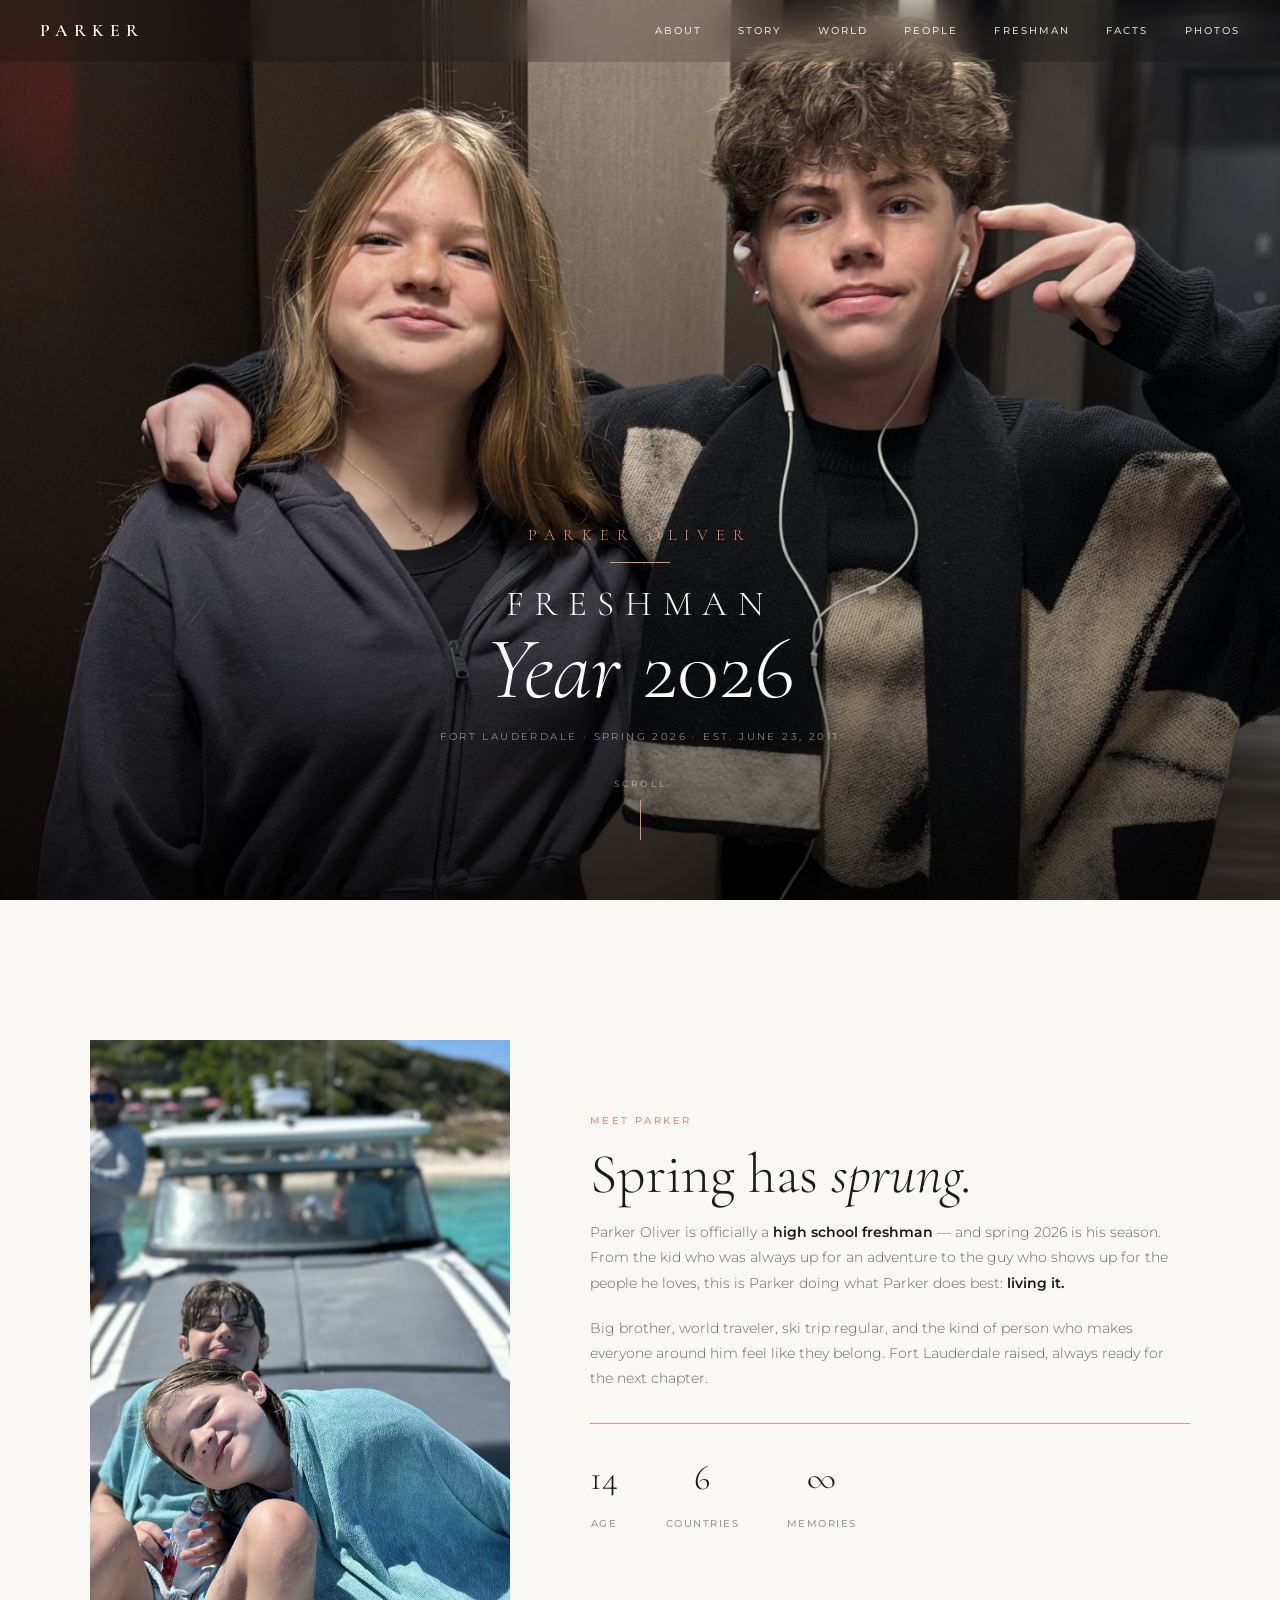
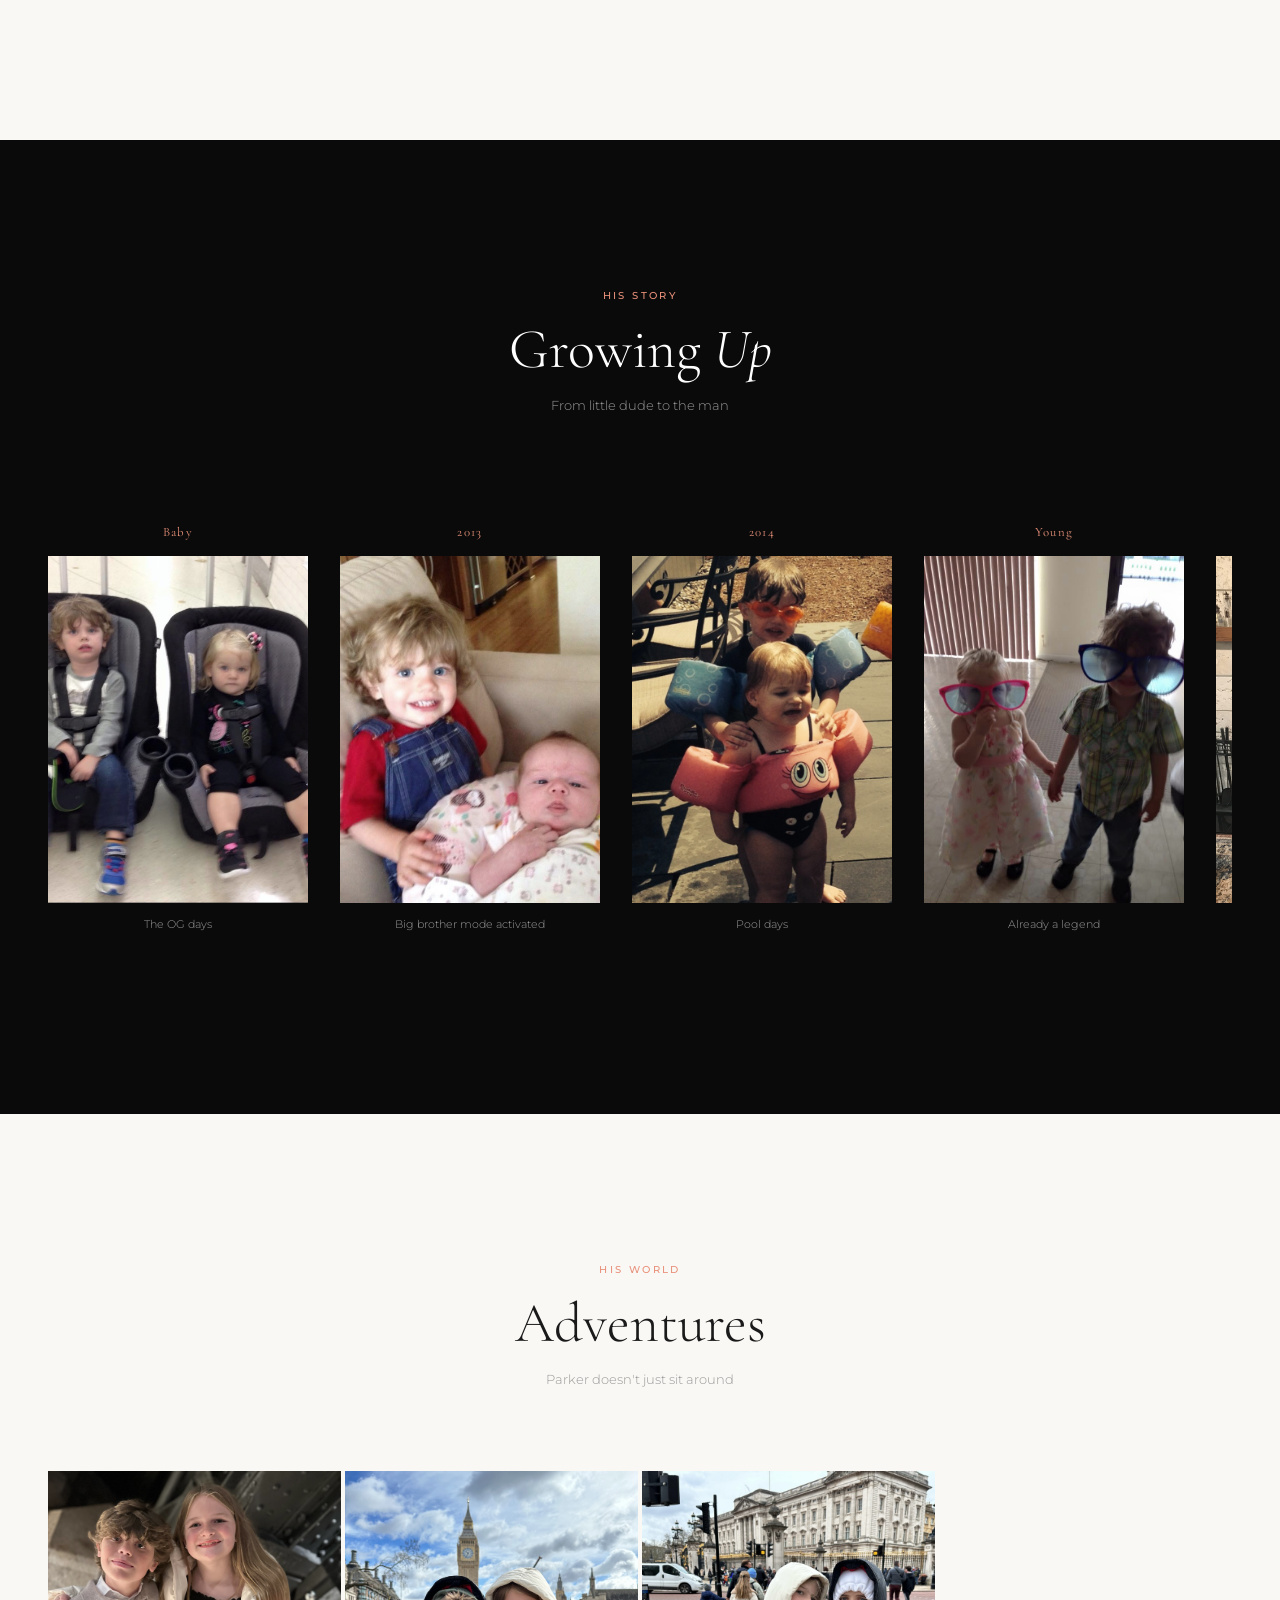
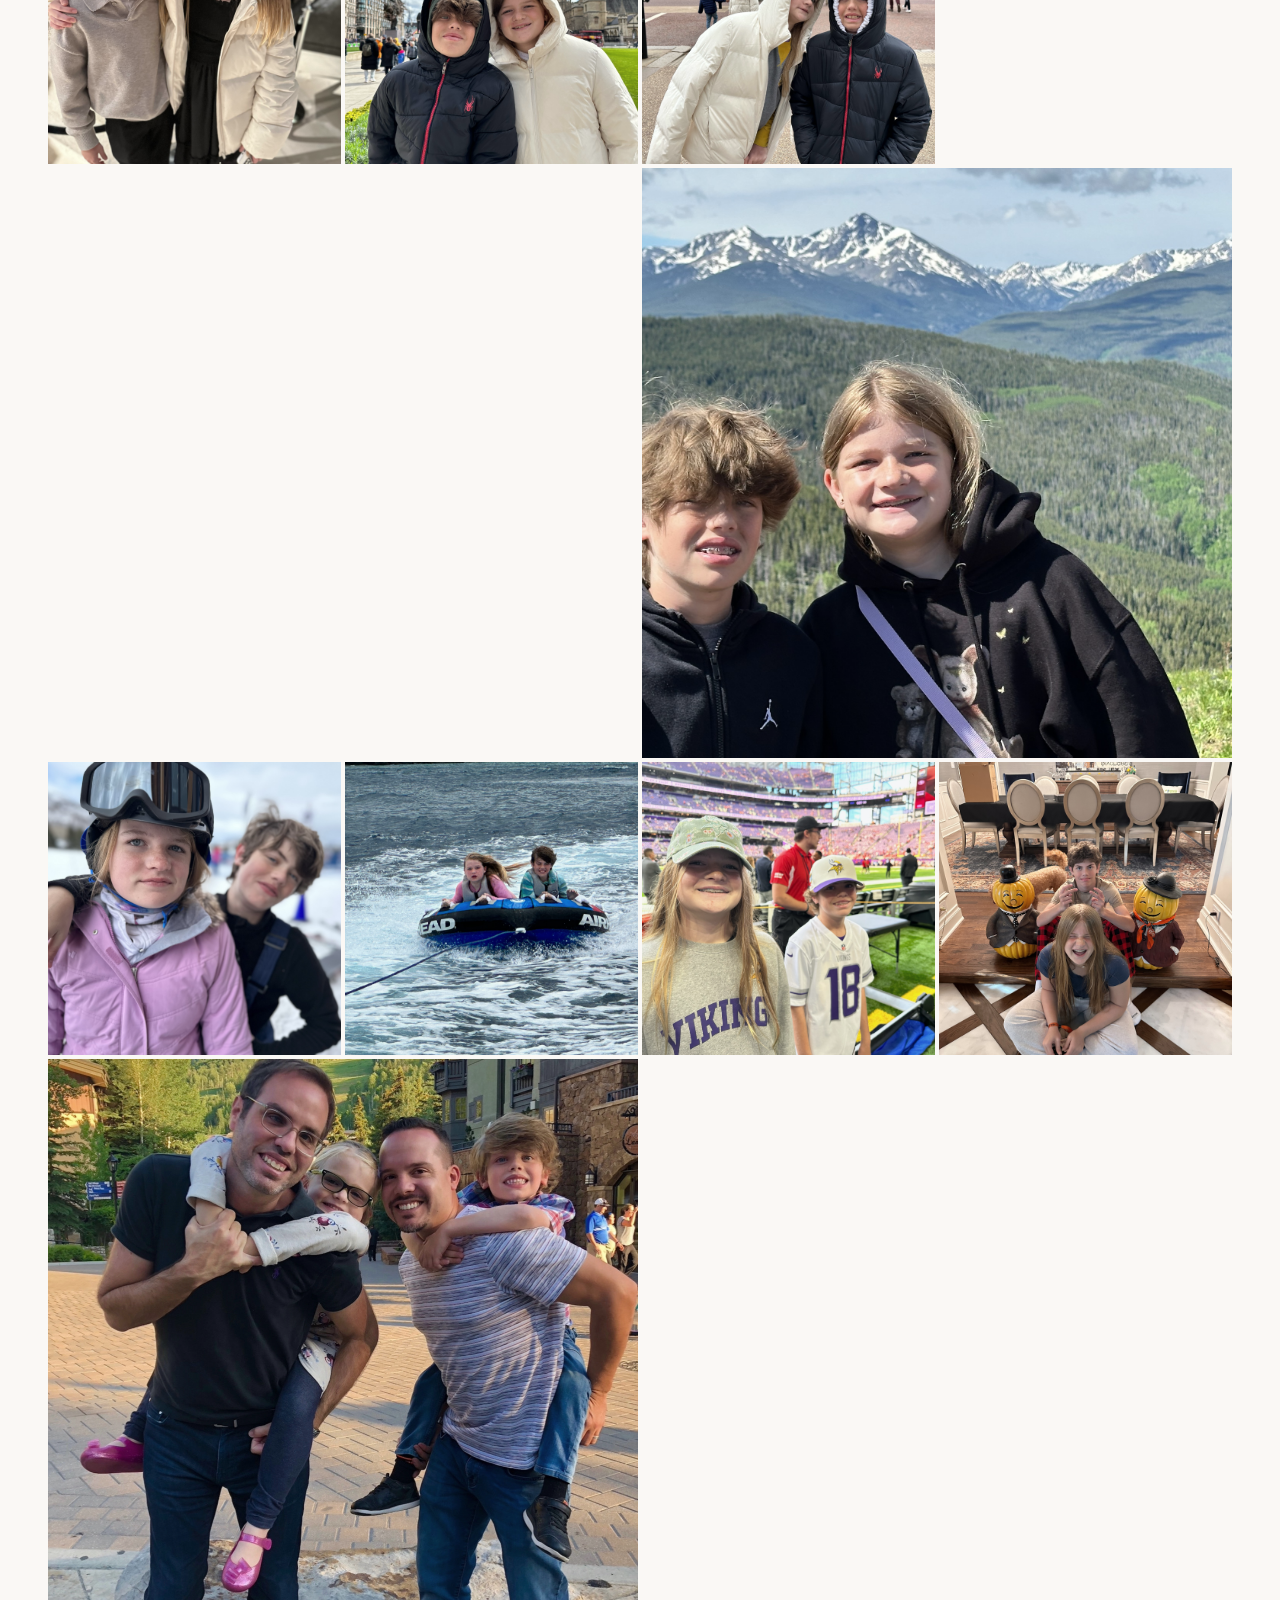
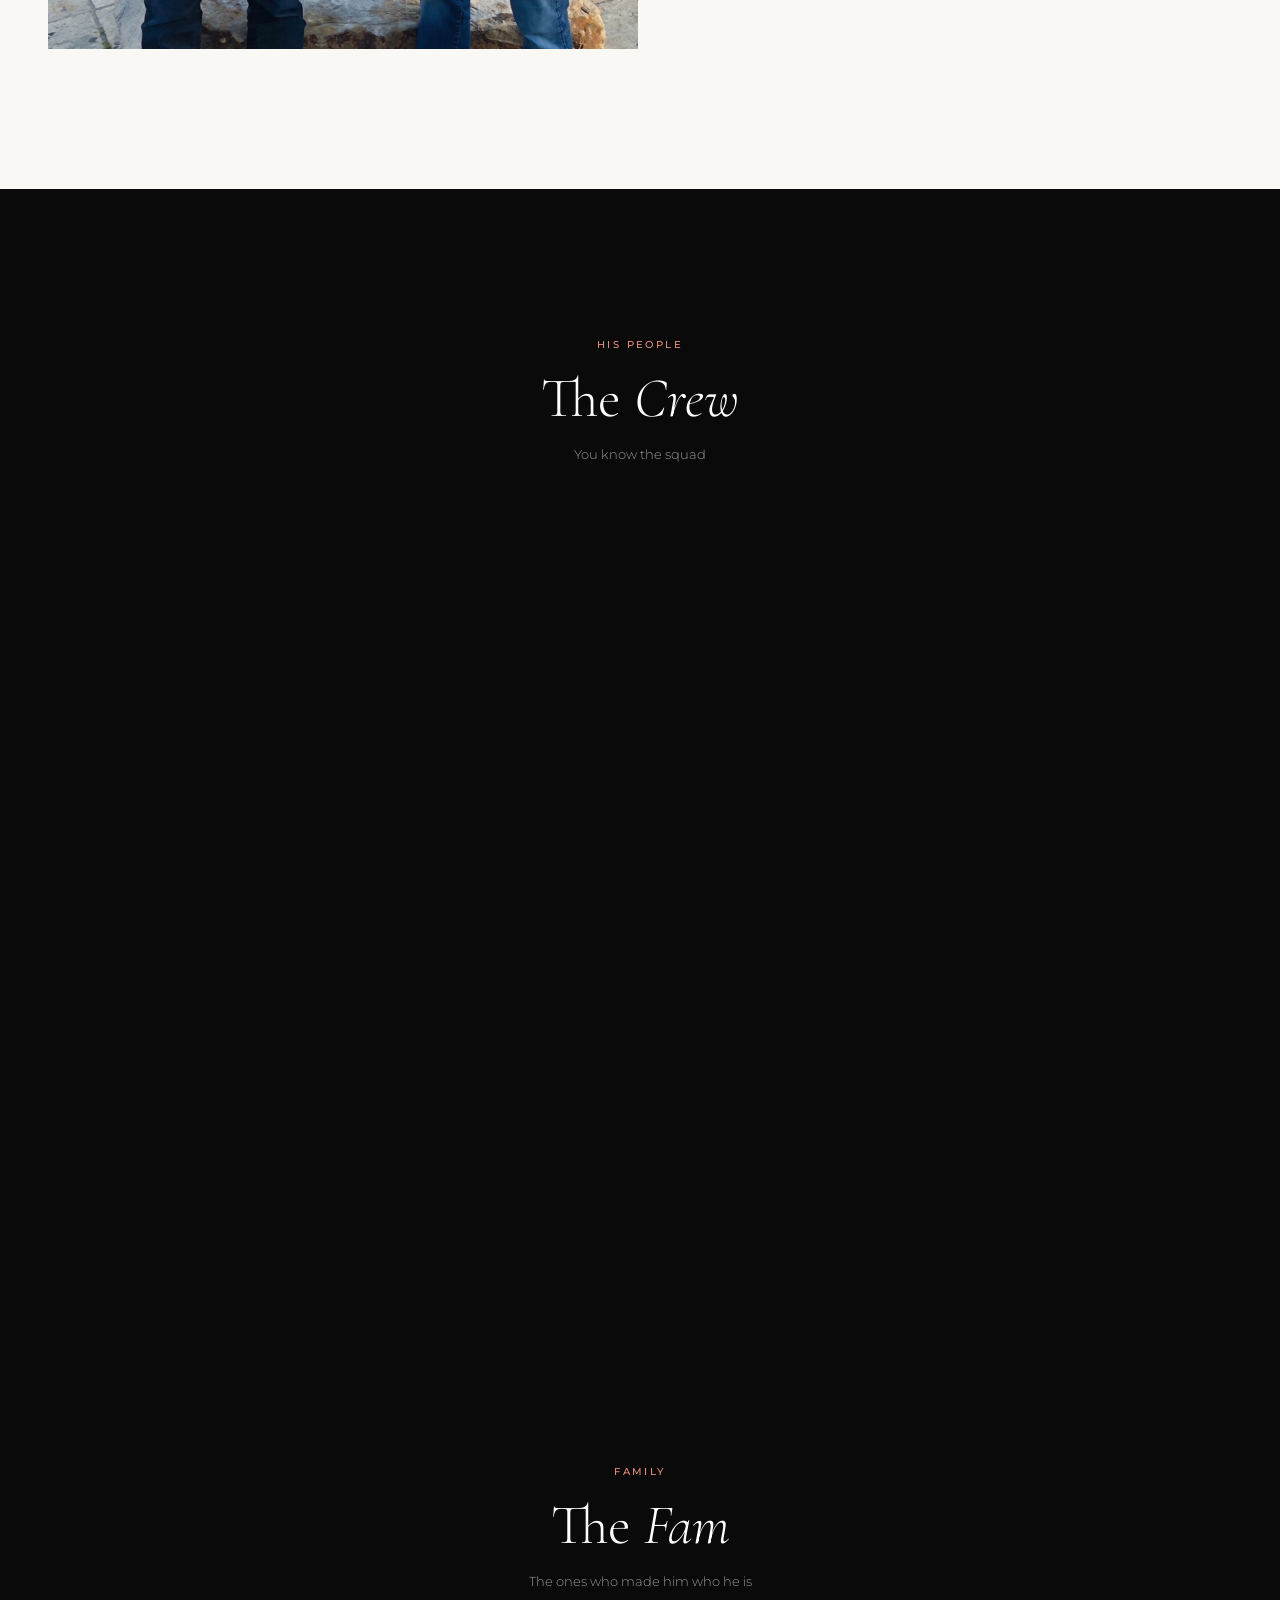
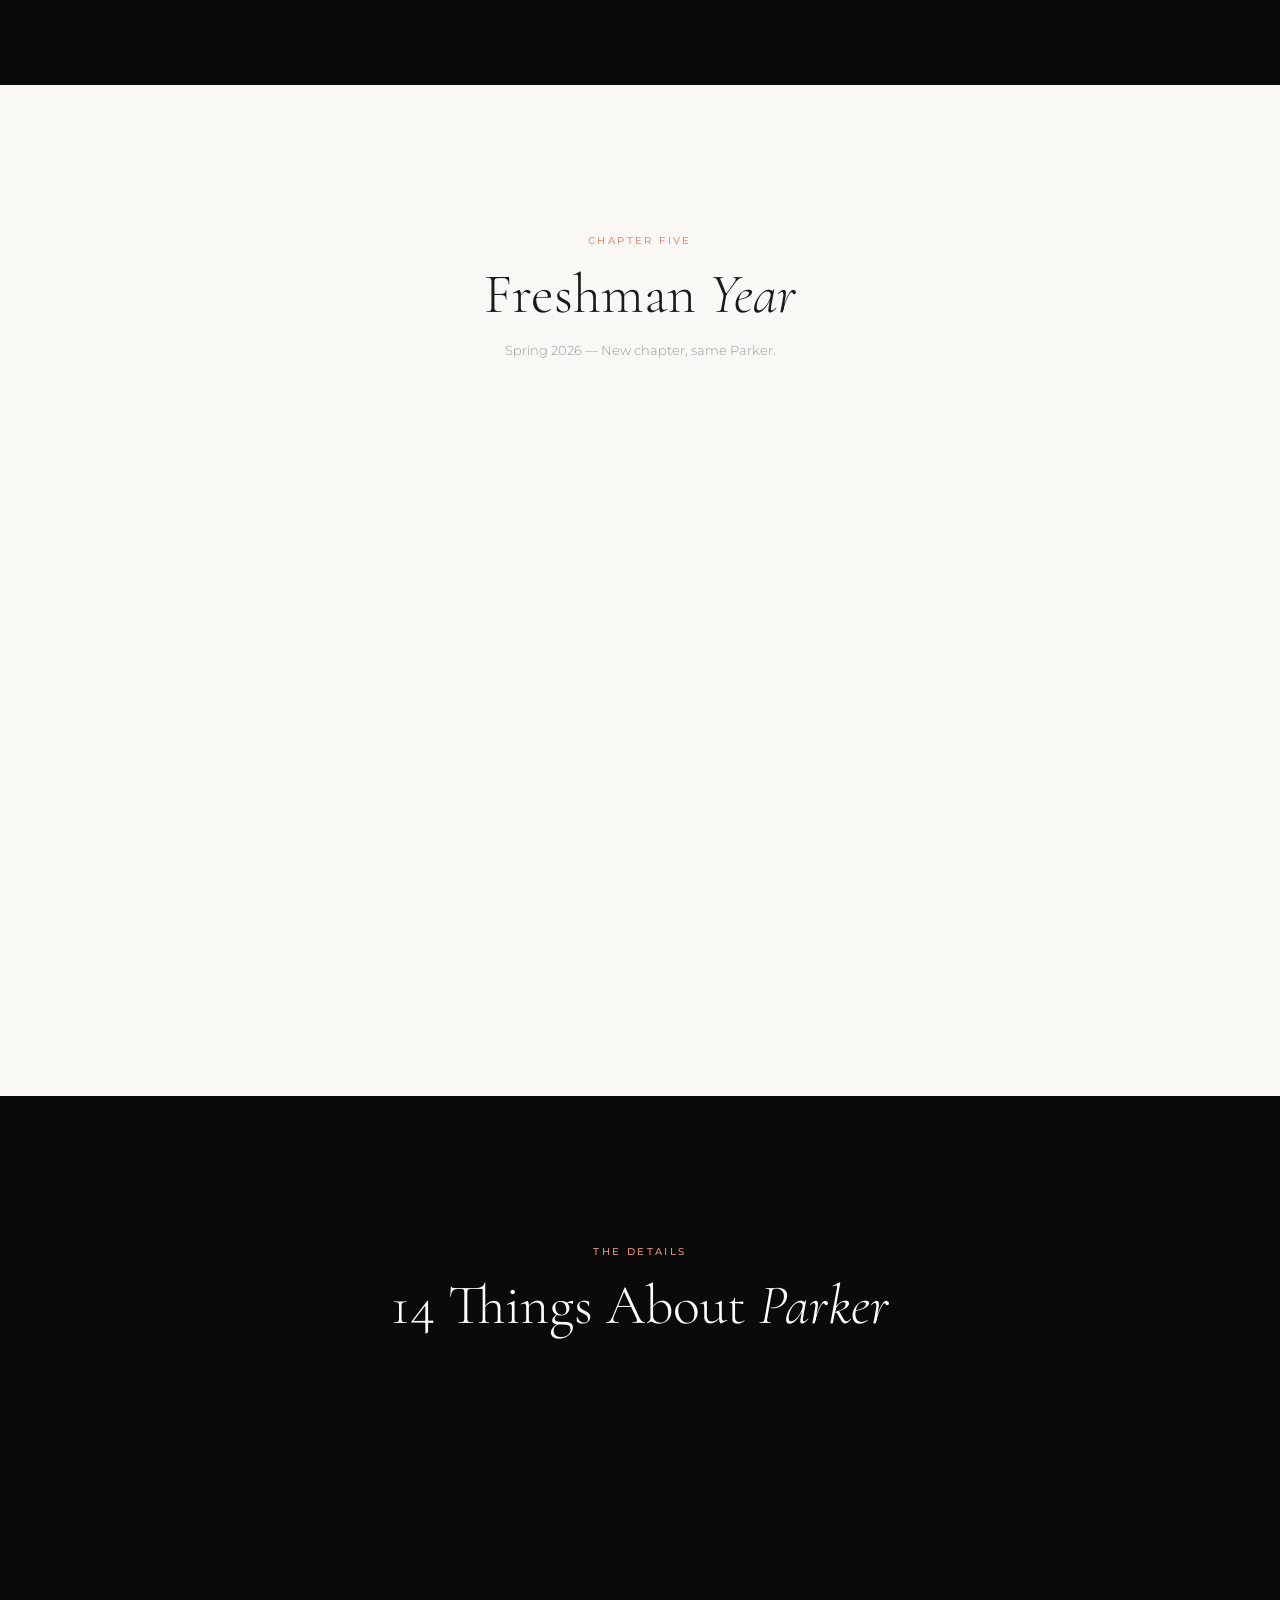
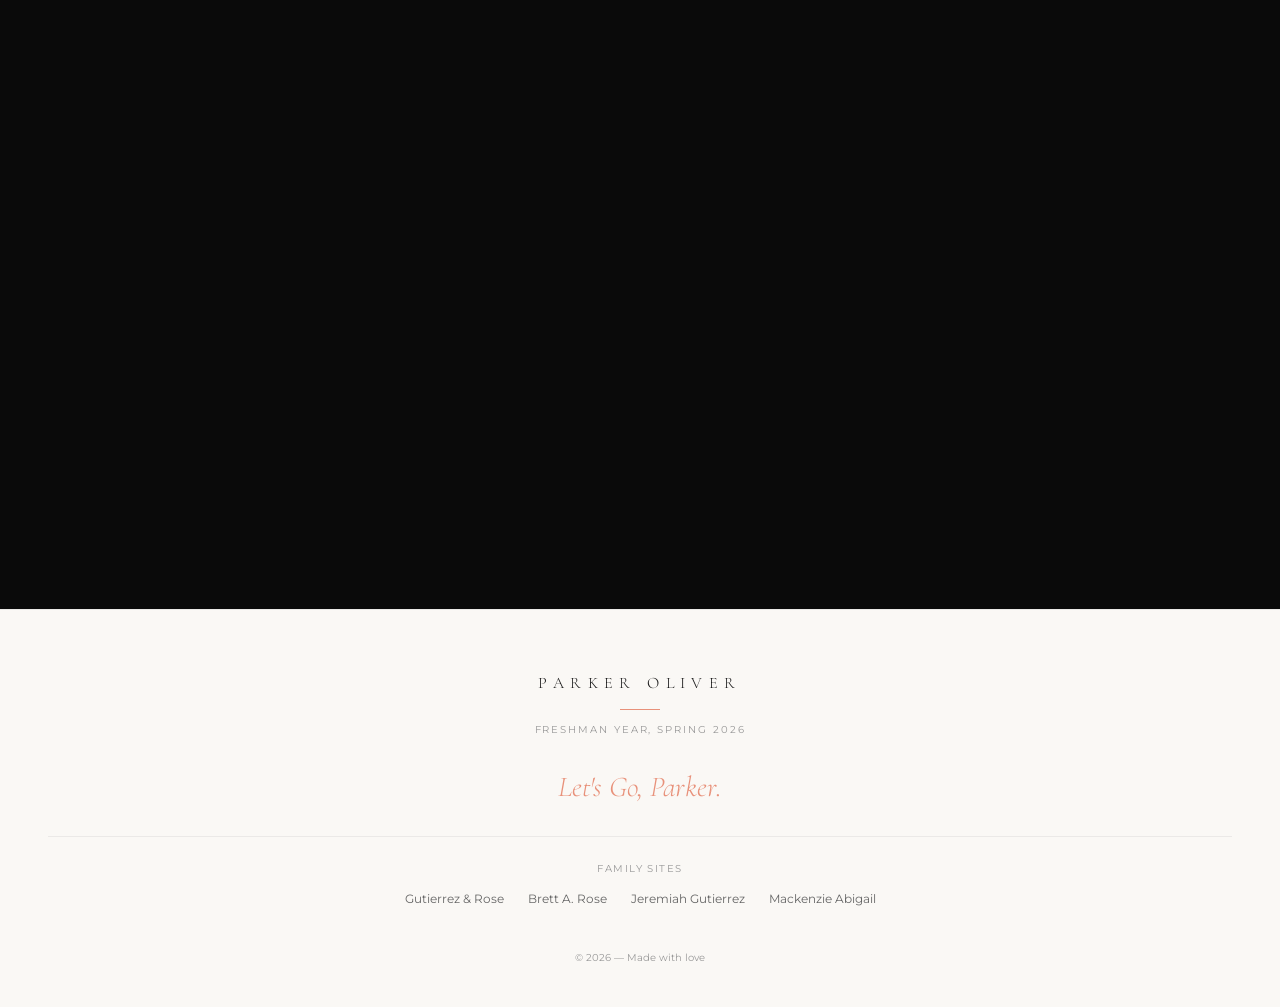
==== index.html @ f33c4cc9 "feat(redesign): switch from dark tech to VOGUE-editorial spring aesthetic Problem: Site used dark mo" ====
<!DOCTYPE html>
<html lang="en">
<head>
  <meta charset="UTF-8">
  <meta name="viewport" content="width=device-width, initial-scale=1.0">
  <title>Parker Oliver</title>
  <meta name="description" content="Parker Oliver — Freshman year, spring 2026">
  <link rel="preconnect" href="https://fonts.googleapis.com">
  <link rel="preconnect" href="https://fonts.gstatic.com" crossorigin>
  <link href="https://fonts.googleapis.com/css2?family=Caveat:wght@400;600&family=Cormorant+Garamond:ital,wght@0,300;0,400;0,500;0,600;0,700;1,300;1,400;1,500;1,600&family=Montserrat:wght@300;400;500;600;700&display=swap" rel="stylesheet">
  <link rel="stylesheet" href="css/style.css">
</head>
<body>

  <!-- Nav -->
  <nav class="nav">
    <a href="#" class="nav-logo">PARKER</a>
    <div class="nav-links">
      <a href="#meet-parker">About</a>
      <a href="#his-story">Story</a>
      <a href="#his-world">World</a>
      <a href="#his-people">People</a>
      <a href="#freshman-year">Freshman</a>
      <a href="#fun-facts">Facts</a>
      <a href="gallery.html">Photos</a>
    </div>
    <button class="nav-toggle" id="navToggle" aria-label="Menu">
      <span></span><span></span><span></span>
    </button>
  </nav>

  <!-- Mobile menu -->
  <div class="mobile-menu" id="mobileMenu">
    <a href="#meet-parker">About</a>
    <a href="#his-story">Story</a>
    <a href="#his-world">World</a>
    <a href="#his-people">People</a>
    <a href="#freshman-year">Freshman</a>
    <a href="#fun-facts">Facts</a>
    <a href="gallery.html">Photos</a>
  </div>

  <!-- Hero — full-bleed magazine cover -->
  <header class="hero">
    <img class="hero-img" src="images/hero/parker-2026.jpg" alt="Parker Oliver 2026">
    <div class="hero-overlay"></div>
    <div class="hero-content">
      <p class="hero-masthead">Parker Oliver</p>
      <div class="hero-rule"></div>
      <h1 class="hero-headline">
        <span class="hero-headline-top">Freshman</span>
        <span class="hero-headline-bottom"><em>Year</em> 2026</span>
      </h1>
      <p class="hero-tagline">Fort Lauderdale &middot; Spring 2026 &middot; Est. June 23, 2011</p>
      <div class="hero-scroll">
        <span>Scroll</span>
        <div class="scroll-line"></div>
      </div>
    </div>
  </header>

  <!-- Meet Parker -->
  <section id="meet-parker" class="section">
    <div class="meet-layout">
      <div class="meet-image">
        <img src="images/hero/parker-hero-2.jpg" alt="Parker Oliver" loading="lazy">
      </div>
      <div class="meet-text">
        <span class="section-tag">Meet Parker</span>
        <h2 class="section-title">Spring has <em>sprung.</em></h2>
        <p class="meet-bio">Parker Oliver is officially a <strong>high school freshman</strong> — and spring 2026 is his season. From the kid who was always up for an adventure to the guy who shows up for the people he loves, this is Parker doing what Parker does best: <strong>living it.</strong></p>
        <p class="meet-bio">Big brother, world traveler, ski trip regular, and the kind of person who makes everyone around him feel like they belong. Fort Lauderdale raised, always ready for the next chapter.</p>
        <div class="meet-stats">
          <div class="mini-stat">
            <span class="mini-stat-num" data-target="14">0</span>
            <span class="mini-stat-label">Age</span>
          </div>
          <div class="mini-stat">
            <span class="mini-stat-num" data-target="6">0</span>
            <span class="mini-stat-label">Countries</span>
          </div>
          <div class="mini-stat">
            <span class="mini-stat-num">&infin;</span>
            <span class="mini-stat-label">Memories</span>
          </div>
        </div>
      </div>
    </div>
  </section>

  <!-- His Story — Timeline -->
  <section id="his-story" class="section section-dark">
    <div class="section-header">
      <span class="section-tag">His Story</span>
      <h2 class="section-title">Growing <em>Up</em></h2>
      <p class="section-desc">From little dude to the man</p>
    </div>
    <div class="timeline-gallery">
      <div class="timeline-item reveal">
        <span class="timeline-year">Baby</span>
        <div class="timeline-img">
          <img src="images/growing-up/parker-baby.jpg" alt="Baby Parker" loading="lazy">
        </div>
        <p class="timeline-caption">The OG days</p>
      </div>
      <div class="timeline-item reveal">
        <span class="timeline-year">2013</span>
        <div class="timeline-img">
          <img src="images/growing-up/parker-2013.png" alt="Parker with baby Mac 2013" loading="lazy">
        </div>
        <p class="timeline-caption">Big brother mode activated</p>
      </div>
      <div class="timeline-item reveal">
        <span class="timeline-year">2014</span>
        <div class="timeline-img">
          <img src="images/growing-up/parker-2014.jpg" alt="Parker 2014 poolside" loading="lazy">
        </div>
        <p class="timeline-caption">Pool days</p>
      </div>
      <div class="timeline-item reveal">
        <span class="timeline-year">Young</span>
        <div class="timeline-img">
          <img src="images/growing-up/parker-young.jpg" alt="Young Parker" loading="lazy">
        </div>
        <p class="timeline-caption">Already a legend</p>
      </div>
      <div class="timeline-item reveal">
        <span class="timeline-year">2018</span>
        <div class="timeline-img">
          <img src="images/growing-up/parker-2018.jpg" alt="Parker 2018" loading="lazy">
        </div>
        <p class="timeline-caption">Level up</p>
      </div>
      <div class="timeline-item reveal">
        <span class="timeline-year">2019</span>
        <div class="timeline-img">
          <img src="images/growing-up/parker-2019.jpg" alt="Parker 2019" loading="lazy">
        </div>
        <p class="timeline-caption">Getting taller</p>
      </div>
      <div class="timeline-item reveal">
        <span class="timeline-year">Suited</span>
        <div class="timeline-img">
          <img src="images/growing-up/parker-smile.jpg" alt="Parker dressed up" loading="lazy">
        </div>
        <p class="timeline-caption">Clean up nice</p>
      </div>
      <div class="timeline-item reveal">
        <span class="timeline-year">2022</span>
        <div class="timeline-img">
          <img src="images/growing-up/parker-2022.jpg" alt="Parker 2022" loading="lazy">
        </div>
        <p class="timeline-caption">The glow up era</p>
      </div>
      <div class="timeline-item reveal">
        <span class="timeline-year">2023</span>
        <div class="timeline-img">
          <img src="images/growing-up/parker-2023.jpg" alt="Parker 2023" loading="lazy">
        </div>
        <p class="timeline-caption">Almost there</p>
      </div>
      <div class="timeline-item reveal">
        <span class="timeline-year">2024</span>
        <div class="timeline-img">
          <img src="images/growing-up/parker-2024.jpg" alt="Parker 2024" loading="lazy">
        </div>
        <p class="timeline-caption">The big year</p>
      </div>
      <div class="timeline-item reveal">
        <span class="timeline-year">2025</span>
        <div class="timeline-img">
          <img src="images/growing-up/parker-2025.jpg" alt="Parker 2025" loading="lazy">
        </div>
        <p class="timeline-caption">The man himself</p>
      </div>
      <div class="timeline-item reveal">
        <span class="timeline-year">2026</span>
        <div class="timeline-img">
          <img src="images/growing-up/parker-2026.jpg" alt="Parker 2026" loading="lazy">
        </div>
        <p class="timeline-caption">Freshman year energy</p>
      </div>
    </div>
  </section>

  <!-- His World — Adventures Grid -->
  <section id="his-world" class="section">
    <div class="section-header">
      <span class="section-tag">His World</span>
      <h2 class="section-title">Adventures</h2>
      <p class="section-desc">Parker doesn't just sit around</p>
    </div>
    <div class="world-grid">
      <div class="world-card reveal">
        <img src="images/adventures/paris.jpg" alt="Parker in Paris" loading="lazy">
        <div class="world-overlay">
          <span class="world-label">Paris</span>
          <span class="world-sub">France</span>
        </div>
      </div>
      <div class="world-card world-card-tall reveal">
        <img src="images/adventures/london-big-ben.jpg" alt="Parker at Big Ben" loading="lazy">
        <div class="world-overlay">
          <span class="world-label">London</span>
          <span class="world-sub">Big Ben</span>
        </div>
      </div>
      <div class="world-card reveal">
        <img src="images/adventures/london-buckingham.jpg" alt="Parker at Buckingham Palace" loading="lazy">
        <div class="world-overlay">
          <span class="world-label">Buckingham</span>
          <span class="world-sub">Palace</span>
        </div>
      </div>
      <div class="world-card world-card-wide reveal">
        <img src="images/adventures/vail.jpg" alt="Parker in Vail" loading="lazy">
        <div class="world-overlay">
          <span class="world-label">Vail</span>
          <span class="world-sub">Colorado</span>
        </div>
      </div>
      <div class="world-card reveal">
        <img src="images/adventures/park-city.jpg" alt="Parker in Park City" loading="lazy">
        <div class="world-overlay">
          <span class="world-label">Park City</span>
          <span class="world-sub">Utah</span>
        </div>
      </div>
      <div class="world-card reveal">
        <img src="images/adventures/tubing.jpg" alt="Parker tubing" loading="lazy">
        <div class="world-overlay">
          <span class="world-label">Send It</span>
          <span class="world-sub">Tubing</span>
        </div>
      </div>
      <div class="world-card reveal">
        <img src="images/adventures/vikings.jpg" alt="Parker at Vikings" loading="lazy">
        <div class="world-overlay">
          <span class="world-label">Game Day</span>
          <span class="world-sub">Vikings</span>
        </div>
      </div>
      <div class="world-card reveal">
        <img src="images/adventures/pumpkin-2025.jpg" alt="Pumpkin patch 2025" loading="lazy">
        <div class="world-overlay">
          <span class="world-label">Fall Vibes</span>
          <span class="world-sub">2025</span>
        </div>
      </div>
      <div class="world-card world-card-wide reveal">
        <img src="images/adventures/vail-family.jpg" alt="Parker in Vail with family" loading="lazy">
        <div class="world-overlay">
          <span class="world-label">Vail Fam</span>
          <span class="world-sub">Family trip</span>
        </div>
      </div>
    </div>
  </section>

  <!-- His People — Crew & Family -->
  <section id="his-people" class="section section-dark">
    <div class="section-header">
      <span class="section-tag">His People</span>
      <h2 class="section-title">The <em>Crew</em></h2>
      <p class="section-desc">You know the squad</p>
    </div>

    <!-- Friends — Polaroid style -->
    <div class="polaroid-gallery">
      <div class="polaroid-card reveal">
        <div class="polaroid-frame">
          <img src="images/friends/parker-grant-tommy.jpg" alt="Parker, Grant and Tommy" loading="lazy">
        </div>
        <span class="polaroid-label">The Boys</span>
      </div>
      <div class="polaroid-card reveal">
        <div class="polaroid-frame">
          <img src="images/friends/parker-emmet-tommy.jpg" alt="Parker, Emmet and Tommy" loading="lazy">
        </div>
        <span class="polaroid-label">Parker, Emmet & Tommy</span>
      </div>
      <div class="polaroid-card reveal">
        <div class="polaroid-frame">
          <img src="images/friends/tommy-and-parker.jpg" alt="Tommy and Parker" loading="lazy">
        </div>
        <span class="polaroid-label">Tommy & Parker</span>
      </div>
      <div class="polaroid-card reveal">
        <div class="polaroid-frame">
          <img src="images/friends/parker-elias.jpg" alt="Parker and Elias" loading="lazy">
        </div>
        <span class="polaroid-label">Parker & Elias</span>
      </div>
      <div class="polaroid-card reveal">
        <div class="polaroid-frame">
          <img src="images/friends/cousins-group.jpg" alt="Cousins" loading="lazy">
        </div>
        <span class="polaroid-label">Cousin Crew</span>
      </div>
      <div class="polaroid-card reveal">
        <div class="polaroid-frame">
          <img src="images/friends/brynn-audrey-parker.jpg" alt="Brynn, Audrey and Parker" loading="lazy">
        </div>
        <span class="polaroid-label">Brynn, Audrey & Parker</span>
      </div>
      <div class="polaroid-card reveal">
        <div class="polaroid-frame">
          <img src="images/friends/ellie-and-parker.jpg" alt="Ellie and Parker" loading="lazy">
        </div>
        <span class="polaroid-label">Ellie & Parker</span>
      </div>
      <div class="polaroid-card reveal">
        <div class="polaroid-frame">
          <img src="images/friends/parker-ellie-mac.jpg" alt="Parker, Ellie and Mac" loading="lazy">
        </div>
        <span class="polaroid-label">Parker, Ellie & Mac</span>
      </div>
      <div class="polaroid-card reveal">
        <div class="polaroid-frame">
          <img src="images/friends/parker-xavier-zoe-vail.jpg" alt="Parker, Mac, Xavier and Zoe in Vail" loading="lazy">
        </div>
        <span class="polaroid-label">Vail Crew</span>
      </div>
      <div class="polaroid-card reveal">
        <div class="polaroid-frame">
          <img src="images/friends/ava-parker-hugo.jpg" alt="Ava, Parker and Hugo" loading="lazy">
        </div>
        <span class="polaroid-label">Ava, Parker & Hugo</span>
      </div>
      <div class="polaroid-card reveal">
        <div class="polaroid-frame">
          <img src="images/friends/tommy-emmet-parker.jpg" alt="Tommy, Emmet and Parker" loading="lazy">
        </div>
        <span class="polaroid-label">Tommy, Emmet & Parker</span>
      </div>
    </div>

    <!-- Family -->
    <div class="section-header" style="margin-top: 100px;">
      <span class="section-tag">Family</span>
      <h2 class="section-title">The <em>Fam</em></h2>
      <p class="section-desc">The ones who made him who he is</p>
    </div>
    <div class="family-gallery">
      <div class="family-card family-card-wide reveal">
        <img src="images/family/family-portrait-1.jpg" alt="Parker, Brett, Mac and Jerry" loading="lazy">
        <div class="family-overlay">
          <span class="family-label">The Gutierrez Fam</span>
        </div>
      </div>
      <div class="family-card reveal">
        <img src="images/family/family-portrait-2.jpg" alt="Family portrait" loading="lazy">
        <div class="family-overlay">
          <span class="family-label">Squad Goals</span>
        </div>
      </div>
      <div class="family-card reveal">
        <img src="images/family/family-vail-2024.jpg" alt="Family in Vail" loading="lazy">
        <div class="family-overlay">
          <span class="family-label">Vail 2024</span>
        </div>
      </div>
      <div class="family-card reveal">
        <img src="images/family/family-2014.jpg" alt="Family 2014" loading="lazy">
        <div class="family-overlay">
          <span class="family-label">Throwback 2014</span>
        </div>
      </div>
      <div class="family-card reveal">
        <img src="images/family/parker-mac-jerry.jpg" alt="Parker, Mac and Jerry" loading="lazy">
        <div class="family-overlay">
          <span class="family-label">Parker, Mac & Jerry</span>
        </div>
      </div>
      <div class="family-card reveal">
        <img src="images/family/grandpa-and-parker.jpg" alt="Grandpa and Parker" loading="lazy">
        <div class="family-overlay">
          <span class="family-label">Grandpa & Parker</span>
        </div>
      </div>
      <div class="family-card reveal">
        <img src="images/family/extended-family.jpg" alt="Extended family" loading="lazy">
        <div class="family-overlay">
          <span class="family-label">The Whole Crew</span>
        </div>
      </div>
      <div class="family-card reveal">
        <img src="images/family/family-group-2.jpg" alt="Family group" loading="lazy">
        <div class="family-overlay">
          <span class="family-label">The Four</span>
        </div>
      </div>
      <div class="family-card family-card-wide reveal">
        <img src="images/family/family-group-1.jpg" alt="Family group" loading="lazy">
        <div class="family-overlay">
          <span class="family-label">Always & Forever</span>
        </div>
      </div>
    </div>
  </section>

  <!-- Freshman Year -->
  <section id="freshman-year" class="section">
    <div class="section-header">
      <span class="section-tag">Chapter Five</span>
      <h2 class="section-title">Freshman <em>Year</em></h2>
      <p class="section-desc">Spring 2026 — New chapter, same Parker.</p>
    </div>
    <div class="freshman-feature">
      <div class="freshman-img reveal">
        <img src="images/hero/parker-hero-2.jpg" alt="Parker Freshman Year" loading="lazy">
      </div>
      <div class="freshman-quote reveal">
        <blockquote>
          <p>&ldquo;New hallways. New grind. Same energy.&rdquo;</p>
        </blockquote>
        <span class="freshman-attribution">&#8212; Parker, Class of 2029</span>
      </div>
    </div>
  </section>

  <!-- Fun Facts -->
  <section id="fun-facts" class="section section-dark">
    <div class="section-header">
      <span class="section-tag">The Details</span>
      <h2 class="section-title">14 Things About <em>Parker</em></h2>
    </div>
    <div class="facts-grid">
      <div class="fact-card reveal">
        <span class="fact-num">01</span>
        <p>Born June 23, 2011</p>
      </div>
      <div class="fact-card reveal">
        <span class="fact-num">02</span>
        <p>Big brother to Mac</p>
      </div>
      <div class="fact-card reveal">
        <span class="fact-num">03</span>
        <p>World traveler &mdash; Paris, London, and beyond</p>
      </div>
      <div class="fact-card reveal">
        <span class="fact-num">04</span>
        <p>Ski trips to Vail & Park City</p>
      </div>
      <div class="fact-card reveal">
        <span class="fact-num">05</span>
        <p>Vikings fan</p>
      </div>
      <div class="fact-card reveal">
        <span class="fact-num">06</span>
        <p>Has the best crew</p>
      </div>
      <div class="fact-card reveal">
        <span class="fact-num">07</span>
        <p>Always down for an adventure</p>
      </div>
      <div class="fact-card reveal">
        <span class="fact-num">08</span>
        <p>Fort Lauderdale raised</p>
      </div>
      <div class="fact-card reveal">
        <span class="fact-num">09</span>
        <p>Buckingham Palace? Been there.</p>
      </div>
      <div class="fact-card reveal">
        <span class="fact-num">10</span>
        <p>Freshman at high school</p>
      </div>
      <div class="fact-card reveal">
        <span class="fact-num">11</span>
        <p>Fall vibes enthusiast</p>
      </div>
      <div class="fact-card reveal">
        <span class="fact-num">12</span>
        <p>Family first, always</p>
      </div>
      <div class="fact-card reveal">
        <span class="fact-num">13</span>
        <p>Spring 2026 is his season</p>
      </div>
      <div class="fact-card reveal">
        <span class="fact-num">14</span>
        <p>High school freshman &mdash; and just getting started</p>
      </div>
    </div>
  </section>

  <!-- Footer -->
  <footer class="footer">
    <div class="footer-inner">
      <p class="footer-masthead">Parker Oliver</p>
      <div class="footer-rule"></div>
      <p class="footer-tagline">Freshman Year, Spring 2026</p>
      <p class="footer-headline">Let's Go, Parker.</p>
      <div class="footer-family">
        <span class="footer-family-label">Family Sites</span>
        <div class="footer-family-links">
          <a href="https://gutierrezrose.com" target="_blank" rel="noopener">Gutierrez &amp; Rose</a>
          <a href="https://brettadamrose.com" target="_blank" rel="noopener">Brett A. Rose</a>
          <a href="https://jeremiahgutierrez.com" target="_blank" rel="noopener">Jeremiah Gutierrez</a>
          <a href="https://mackenzieabigail.com" target="_blank" rel="noopener">Mackenzie Abigail</a>
        </div>
      </div>
      <p class="footer-copy">&copy; 2026 &mdash; Made with love</p>
    </div>
  </footer>

  <!-- Lightbox -->
  <div class="lightbox" id="lightbox">
    <button class="lightbox-close" id="lightboxClose" aria-label="Close">&times;</button>
    <button class="lightbox-prev" id="lightboxPrev" aria-label="Previous">&lsaquo;</button>
    <button class="lightbox-next" id="lightboxNext" aria-label="Next">&rsaquo;</button>
    <img src="" alt="" id="lightboxImg">
  </div>

  <script src="js/main.js"></script>
</body>
</html>
---- css/style.css ----
/* ==========================================================================
   Parker Oliver — parkeroliver.com
   VOGUE-editorial style with spring pastel accents
   ========================================================================== */

:root {
  /* WHY: Light cream/ivory base with warm coral accent mirrors the VOGUE editorial aesthetic from Mac's site */
  --black: #000;
  --near-black: #0a0a0a;
  --charcoal: #1a1a1a;
  --dark-gray: #2a2a2a;
  --mid-gray: #666;
  --light-gray: #999;
  --ivory: #f5f0eb;
  --off-white: #faf8f5;
  --white: #fff;

  /* WHY: Spring palette — warm coral primary, complemented by greens and lavender for a fresh seasonal feel */
  --accent: #e8917a;
  --accent-light: #f0a896;
  --accent-dark: #c97060;
  --spring-green: #7fb069;
  --spring-green-light: #a8d99c;
  --lavender: #b8a9c9;
  --lavender-light: #d4c8e2;
  --rose: #d4849a;

  --radius: 4px;
  --radius-sm: 2px;
}

/* Reset */
*, *::before, *::after {
  margin: 0;
  padding: 0;
  box-sizing: border-box;
}

html {
  scroll-behavior: smooth;
  font-size: 16px;
  -webkit-font-smoothing: antialiased;
  -moz-osx-font-smoothing: grayscale;
}

body {
  font-family: 'Montserrat', -apple-system, BlinkMacSystemFont, sans-serif;
  color: var(--charcoal);
  background: var(--off-white);
  overflow-x: hidden;
  line-height: 1.7;
}

img {
  display: block;
  max-width: 100%;
  height: auto;
  /* WHY: Slight desaturation gives images an editorial film-stock feel */
  filter: saturate(0.85);
}

a {
  text-decoration: none;
  color: inherit;
}

button {
  cursor: pointer;
  background: none;
  border: none;
  font-family: inherit;
}

/* ==========================================================================
   Navigation — frosted glass, matches Mac's nav pattern
   ========================================================================== */

.nav {
  position: fixed;
  top: 0;
  left: 0;
  right: 0;
  z-index: 100;
  display: flex;
  align-items: center;
  justify-content: space-between;
  padding: 16px 40px;
  /* WHY: Semi-transparent with backdrop blur for magazine-quality frosted nav */
  background: rgba(0, 0, 0, 0.15);
  backdrop-filter: blur(20px);
  -webkit-backdrop-filter: blur(20px);
  transition: background 0.4s ease, transform 0.3s ease;
}

/* WHY: Once scrolled past hero, switch to solid light background for readability over light sections */
.nav.nav-scrolled {
  background: var(--off-white);
  box-shadow: 0 1px 0 rgba(0, 0, 0, 0.06);
}

.nav-logo {
  font-family: 'Cormorant Garamond', serif;
  font-size: 1.1rem;
  font-weight: 600;
  text-transform: uppercase;
  letter-spacing: 0.35em;
  color: var(--white);
  transition: color 0.4s;
}

.nav-scrolled .nav-logo {
  color: var(--charcoal);
}

.nav-links {
  display: flex;
  gap: 36px;
}

.nav-links a {
  font-family: 'Montserrat', sans-serif;
  font-size: 0.65rem;
  font-weight: 500;
  text-transform: uppercase;
  letter-spacing: 0.2em;
  color: rgba(255, 255, 255, 0.8);
  transition: color 0.3s;
  position: relative;
}

.nav-scrolled .nav-links a {
  color: var(--mid-gray);
}

.nav-links a::after {
  content: '';
  position: absolute;
  bottom: -4px;
  left: 0;
  width: 0;
  height: 1px;
  background: var(--accent);
  transition: width 0.3s ease;
}

.nav-links a:hover::after {
  width: 100%;
}

.nav-links a:hover {
  color: var(--white);
}

.nav-scrolled .nav-links a:hover {
  color: var(--accent);
}

.nav-toggle {
  display: none;
  flex-direction: column;
  gap: 5px;
  padding: 8px;
}

.nav-toggle span {
  display: block;
  width: 22px;
  height: 1.5px;
  background: var(--white);
  border-radius: 2px;
  transition: all 0.3s;
}

.nav-scrolled .nav-toggle span {
  background: var(--charcoal);
}

.nav-toggle.active span:nth-child(1) {
  transform: rotate(45deg) translate(5px, 5px);
}
.nav-toggle.active span:nth-child(2) {
  opacity: 0;
}
.nav-toggle.active span:nth-child(3) {
  transform: rotate(-45deg) translate(5px, -5px);
}

.mobile-menu {
  display: none;
  position: fixed;
  top: 0;
  left: 0;
  right: 0;
  bottom: 0;
  z-index: 99;
  background: var(--off-white);
  flex-direction: column;
  align-items: center;
  justify-content: center;
  gap: 32px;
  opacity: 0;
  pointer-events: none;
  transition: opacity 0.4s ease;
}

.mobile-menu.active {
  opacity: 1;
  pointer-events: all;
}

.mobile-menu a {
  font-family: 'Cormorant Garamond', serif;
  font-size: 2rem;
  font-weight: 400;
  color: var(--charcoal);
  transition: color 0.3s;
}

.mobile-menu a:hover {
  color: var(--accent);
}

/* ==========================================================================
   Hero — full-bleed magazine cover (VOGUE style)
   ========================================================================== */

.hero {
  position: relative;
  height: 100vh;
  min-height: 600px;
  background: var(--black);
  overflow: hidden;
}

.hero-img {
  position: absolute;
  inset: 0;
  width: 100%;
  height: 100%;
  object-fit: cover;
  object-position: center top;
  /* WHY: Slight desaturation on hero for editorial film look */
  filter: saturate(0.8);
}

.hero-overlay {
  position: absolute;
  inset: 0;
  /* WHY: Bottom gradient ensures text legibility over any hero image */
  background: linear-gradient(
    to top,
    rgba(0, 0, 0, 0.7) 0%,
    rgba(0, 0, 0, 0.2) 40%,
    rgba(0, 0, 0, 0.05) 70%,
    transparent 100%
  );
}

.hero-content {
  position: absolute;
  bottom: 0;
  left: 0;
  right: 0;
  padding: 0 48px 60px;
  text-align: center;
  z-index: 2;
}

.hero-masthead {
  font-family: 'Cormorant Garamond', serif;
  font-size: 1rem;
  font-weight: 300;
  text-transform: uppercase;
  letter-spacing: 0.5em;
  color: var(--accent);
  margin-bottom: 12px;
  animation: fadeInUp 0.8s ease 0.2s both;
}

.hero-rule {
  width: 60px;
  height: 1px;
  background: var(--accent);
  margin: 0 auto 20px;
  animation: fadeInUp 0.8s ease 0.3s both;
}

.hero-headline {
  margin-bottom: 16px;
  animation: fadeInUp 0.8s ease 0.4s both;
}

.hero-headline-top {
  display: block;
  font-family: 'Cormorant Garamond', serif;
  font-size: clamp(1.4rem, 3vw, 2.2rem);
  font-weight: 300;
  text-transform: uppercase;
  letter-spacing: 0.3em;
  color: var(--white);
  line-height: 1.2;
}

.hero-headline-bottom {
  display: block;
  font-family: 'Cormorant Garamond', serif;
  font-size: clamp(2.8rem, 7vw, 5.5rem);
  font-weight: 300;
  color: var(--white);
  line-height: 1;
}

.hero-headline-bottom em {
  font-style: italic;
}

.hero-tagline {
  font-family: 'Montserrat', sans-serif;
  font-size: 0.6rem;
  font-weight: 400;
  text-transform: uppercase;
  letter-spacing: 0.25em;
  color: rgba(255, 255, 255, 0.5);
  margin-bottom: 32px;
  animation: fadeInUp 0.8s ease 0.6s both;
}

.hero-scroll {
  display: flex;
  flex-direction: column;
  align-items: center;
  gap: 8px;
  animation: fadeInUp 0.8s ease 0.8s both;
}

.hero-scroll span {
  font-family: 'Montserrat', sans-serif;
  font-size: 0.55rem;
  font-weight: 500;
  text-transform: uppercase;
  letter-spacing: 0.3em;
  color: rgba(255, 255, 255, 0.4);
}

.scroll-line {
  width: 1px;
  height: 40px;
  background: var(--accent);
  animation: scrollPulse 2s ease infinite;
}

/* ==========================================================================
   Section System — matching Mac's editorial spacing
   ========================================================================== */

.section {
  padding: 140px 48px;
  background: var(--off-white);
}

.section-dark {
  background: var(--near-black);
  color: var(--white);
}

.section-header {
  text-align: center;
  max-width: 600px;
  margin: 0 auto 80px;
}

.section-tag {
  display: inline-block;
  font-family: 'Montserrat', sans-serif;
  font-size: 0.6rem;
  font-weight: 500;
  text-transform: uppercase;
  letter-spacing: 0.25em;
  color: var(--accent);
  margin-bottom: 12px;
}

.section-title {
  font-family: 'Cormorant Garamond', serif;
  font-size: clamp(2.2rem, 5vw, 3.5rem);
  font-weight: 300;
  line-height: 1.2;
  margin-bottom: 12px;
}

.section-title em {
  font-style: italic;
}

.section-desc {
  font-family: 'Montserrat', sans-serif;
  font-size: 0.8rem;
  font-weight: 300;
  color: var(--light-gray);
  line-height: 1.7;
}

.section-dark .section-desc {
  color: var(--light-gray);
}

/* ==========================================================================
   Meet Parker — side by side (matches Mac's Meet Mac layout)
   ========================================================================== */

.meet-layout {
  display: flex;
  gap: 80px;
  max-width: 1100px;
  margin: 0 auto;
  align-items: center;
}

.meet-image {
  flex: 0 0 420px;
  overflow: hidden;
}

.meet-image img {
  width: 100%;
  aspect-ratio: 3/4;
  object-fit: cover;
}

.meet-text {
  flex: 1;
}

.meet-bio {
  font-family: 'Montserrat', sans-serif;
  font-size: 0.85rem;
  font-weight: 300;
  line-height: 1.85;
  color: var(--mid-gray);
  margin-bottom: 20px;
}

.meet-bio strong {
  font-weight: 600;
  color: var(--charcoal);
}

.meet-stats {
  display: flex;
  gap: 48px;
  margin-top: 32px;
  padding-top: 24px;
  border-top: 1px solid var(--accent);
}

.mini-stat {
  text-align: center;
}

.mini-stat-num {
  display: block;
  font-family: 'Cormorant Garamond', serif;
  font-size: 2.2rem;
  font-weight: 300;
  color: var(--charcoal);
}

.mini-stat-label {
  font-family: 'Montserrat', sans-serif;
  font-size: 0.6rem;
  font-weight: 500;
  text-transform: uppercase;
  letter-spacing: 0.15em;
  color: var(--light-gray);
}

/* ==========================================================================
   His Story — Timeline (horizontal scroll, matches Mac's Her Story)
   ========================================================================== */

.timeline-gallery {
  display: flex;
  overflow-x: auto;
  gap: 32px;
  padding: 20px 16px 40px;
  scroll-snap-type: x mandatory;
  -webkit-overflow-scrolling: touch;
  scrollbar-width: thin;
  scrollbar-color: rgba(232, 145, 122, 0.3) transparent;
}

.timeline-gallery::-webkit-scrollbar {
  height: 4px;
}

.timeline-gallery::-webkit-scrollbar-track {
  background: transparent;
}

.timeline-gallery::-webkit-scrollbar-thumb {
  background: rgba(232, 145, 122, 0.3);
  border-radius: 2px;
}

.timeline-item {
  flex: 0 0 260px;
  scroll-snap-align: start;
  text-align: center;
}

.timeline-year {
  display: inline-block;
  font-family: 'Cormorant Garamond', serif;
  font-size: 0.8rem;
  font-weight: 400;
  color: var(--accent);
  letter-spacing: 0.1em;
  margin-bottom: 12px;
}

.timeline-img {
  width: 260px;
  aspect-ratio: 3/4;
  overflow: hidden;
  cursor: pointer;
  transition: transform 0.4s ease, box-shadow 0.4s ease;
}

.timeline-img:hover {
  transform: translateY(-4px);
  box-shadow: 0 12px 40px rgba(0, 0, 0, 0.15);
}

.timeline-img img {
  width: 100%;
  height: 100%;
  object-fit: cover;
  transition: transform 0.6s ease;
}

.timeline-img:hover img {
  transform: scale(1.05);
}

.timeline-caption {
  font-family: 'Montserrat', sans-serif;
  font-size: 0.7rem;
  font-weight: 300;
  color: var(--light-gray);
  margin-top: 12px;
}

/* ==========================================================================
   His World — Asymmetric grid (matches Mac's Her World)
   ========================================================================== */

.world-grid {
  display: grid;
  grid-template-columns: repeat(4, 1fr);
  gap: 4px;
  max-width: 1200px;
  margin: 0 auto;
}

.world-card {
  position: relative;
  overflow: hidden;
  cursor: pointer;
  aspect-ratio: 1;
}

.world-card-tall {
  grid-row: span 2;
}

.world-card-wide {
  grid-column: span 2;
}

.world-card img {
  width: 100%;
  height: 100%;
  object-fit: cover;
  transition: transform 0.6s ease;
}

.world-card:hover img {
  transform: scale(1.05);
}

.world-overlay {
  position: absolute;
  bottom: 0;
  left: 0;
  right: 0;
  padding: 40px 16px 16px;
  background: linear-gradient(to top, rgba(0, 0, 0, 0.6), transparent);
  opacity: 0;
  transition: opacity 0.3s ease;
}

.world-card:hover .world-overlay {
  opacity: 1;
}

.world-label {
  display: block;
  font-family: 'Cormorant Garamond', serif;
  font-size: 1.3rem;
  font-weight: 400;
  color: var(--white);
}

.world-sub {
  display: block;
  font-family: 'Montserrat', sans-serif;
  font-size: 0.6rem;
  font-weight: 400;
  text-transform: uppercase;
  letter-spacing: 0.1em;
  color: rgba(255, 255, 255, 0.6);
  margin-top: 4px;
}

/* ==========================================================================
   His People — Polaroid gallery (matches Mac's friends pattern)
   ========================================================================== */

.polaroid-gallery {
  display: flex;
  flex-wrap: wrap;
  justify-content: center;
  gap: 24px;
  max-width: 1100px;
  margin: 0 auto;
}

.polaroid-card {
  cursor: pointer;
  transition: transform 0.4s ease;
}

.polaroid-card:hover {
  transform: translateY(-6px) rotate(0deg) !important;
}

.polaroid-frame {
  background: var(--white);
  padding: 8px 8px 32px;
  box-shadow: 0 4px 20px rgba(0, 0, 0, 0.15);
  width: 200px;
}

.polaroid-frame img {
  width: 100%;
  aspect-ratio: 1;
  object-fit: cover;
}

.polaroid-label {
  display: block;
  font-family: 'Caveat', cursive;
  font-size: 0.95rem;
  color: var(--light-gray);
  text-align: center;
  margin-top: 4px;
}

/* ==========================================================================
   Family Gallery — grid with overlays
   ========================================================================== */

.family-gallery {
  display: grid;
  grid-template-columns: repeat(auto-fill, minmax(280px, 1fr));
  gap: 4px;
  max-width: 1100px;
  margin: 0 auto;
}

.family-card {
  position: relative;
  overflow: hidden;
  cursor: pointer;
  aspect-ratio: 1;
}

.family-card-wide {
  grid-column: span 2;
  aspect-ratio: 2/1;
}

.family-card img {
  width: 100%;
  height: 100%;
  object-fit: cover;
  transition: transform 0.6s ease;
}

.family-card:hover img {
  transform: scale(1.05);
}

.family-overlay {
  position: absolute;
  bottom: 0;
  left: 0;
  right: 0;
  padding: 40px 16px 14px;
  background: linear-gradient(to top, rgba(0, 0, 0, 0.65), transparent);
  opacity: 0;
  transition: opacity 0.3s ease;
}

.family-card:hover .family-overlay {
  opacity: 1;
}

.family-label {
  font-family: 'Cormorant Garamond', serif;
  font-size: 1.1rem;
  font-weight: 400;
  color: var(--white);
}

/* ==========================================================================
   Freshman Year — feature layout
   ========================================================================== */

.freshman-feature {
  max-width: 700px;
  margin: 0 auto;
  text-align: center;
}

.freshman-img {
  max-width: 500px;
  margin: 0 auto 48px;
  overflow: hidden;
}

.freshman-img img {
  width: 100%;
}

.freshman-quote blockquote p {
  font-family: 'Cormorant Garamond', serif;
  font-size: clamp(1.5rem, 3.5vw, 2.5rem);
  font-weight: 300;
  font-style: italic;
  color: var(--charcoal);
  line-height: 1.4;
}

.freshman-attribution {
  display: block;
  font-family: 'Montserrat', sans-serif;
  font-size: 0.7rem;
  font-weight: 400;
  text-transform: uppercase;
  letter-spacing: 0.15em;
  color: var(--accent);
  margin-top: 16px;
}

/* ==========================================================================
   Fun Facts
   ========================================================================== */

.facts-grid {
  display: grid;
  grid-template-columns: repeat(auto-fill, minmax(200px, 1fr));
  gap: 16px;
  max-width: 1000px;
  margin: 0 auto;
}

.fact-card {
  /* WHY: Subtle warm-tinted cards stand out against the dark section without being too loud */
  background: rgba(232, 145, 122, 0.06);
  border: 1px solid rgba(232, 145, 122, 0.12);
  border-radius: var(--radius);
  padding: 28px 24px;
  transition: transform 0.3s ease, border-color 0.3s ease;
}

.fact-card:hover {
  transform: translateY(-4px);
  border-color: rgba(232, 145, 122, 0.3);
}

.fact-num {
  display: block;
  font-family: 'Cormorant Garamond', serif;
  font-size: 1.6rem;
  font-weight: 300;
  color: var(--accent);
  margin-bottom: 8px;
}

.fact-card p {
  font-family: 'Montserrat', sans-serif;
  font-size: 0.8rem;
  font-weight: 300;
  line-height: 1.6;
  color: var(--light-gray);
}

/* ==========================================================================
   Footer — editorial masthead style
   ========================================================================== */

.footer {
  padding: 60px 48px 40px;
  text-align: center;
  background: var(--off-white);
  border-top: 1px solid rgba(0, 0, 0, 0.06);
}

.footer-masthead {
  font-family: 'Cormorant Garamond', serif;
  font-size: 1rem;
  font-weight: 300;
  text-transform: uppercase;
  letter-spacing: 0.4em;
  color: var(--charcoal);
  margin-bottom: 12px;
}

.footer-rule {
  width: 40px;
  height: 1px;
  background: var(--accent);
  margin: 0 auto 12px;
}

.footer-tagline {
  font-family: 'Montserrat', sans-serif;
  font-size: 0.6rem;
  font-weight: 400;
  text-transform: uppercase;
  letter-spacing: 0.2em;
  color: var(--light-gray);
  margin-bottom: 24px;
}

.footer-headline {
  font-family: 'Cormorant Garamond', serif;
  font-size: 1.8rem;
  font-weight: 300;
  font-style: italic;
  color: var(--accent);
  margin-bottom: 24px;
}

.footer-family {
  padding: 1.5rem 0;
  border-top: 1px solid rgba(0, 0, 0, 0.06);
  margin: 1rem 0;
}

.footer-family-label {
  font-family: 'Montserrat', sans-serif;
  font-size: 0.6rem;
  text-transform: uppercase;
  letter-spacing: 0.15em;
  color: var(--light-gray);
  display: block;
  margin-bottom: 0.75rem;
}

.footer-family-links {
  display: flex;
  justify-content: center;
  gap: 1.5rem;
  flex-wrap: wrap;
}

.footer-family-links a {
  font-family: 'Montserrat', sans-serif;
  font-size: 0.75rem;
  font-weight: 400;
  color: var(--mid-gray);
  transition: color 0.3s ease;
}

.footer-family-links a:hover {
  color: var(--accent);
}

.footer-copy {
  font-family: 'Montserrat', sans-serif;
  font-size: 0.65rem;
  color: var(--light-gray);
}

/* ==========================================================================
   Lightbox
   ========================================================================== */

.lightbox {
  position: fixed;
  inset: 0;
  z-index: 1000;
  background: rgba(0, 0, 0, 0.95);
  display: flex;
  align-items: center;
  justify-content: center;
  opacity: 0;
  pointer-events: none;
  transition: opacity 0.3s ease;
}

.lightbox.active {
  opacity: 1;
  pointer-events: all;
}

.lightbox img {
  max-width: 90vw;
  max-height: 90vh;
  object-fit: contain;
  transform: scale(0.9);
  transition: transform 0.3s ease;
  filter: none;
}

.lightbox.active img {
  transform: scale(1);
}

.lightbox-close {
  position: absolute;
  top: 20px;
  right: 24px;
  color: white;
  font-size: 2.5rem;
  line-height: 1;
  opacity: 0.7;
  transition: opacity 0.3s;
  z-index: 10;
}

.lightbox-close:hover {
  opacity: 1;
}

.lightbox-prev,
.lightbox-next {
  position: absolute;
  top: 50%;
  transform: translateY(-50%);
  background: rgba(232, 145, 122, 0.15);
  border: 1px solid rgba(232, 145, 122, 0.3);
  color: white;
  font-size: 2rem;
  width: 48px;
  height: 48px;
  border-radius: 50%;
  display: flex;
  align-items: center;
  justify-content: center;
  opacity: 0.6;
  transition: opacity 0.3s, background 0.3s;
  z-index: 10;
}

.lightbox-prev:hover,
.lightbox-next:hover {
  opacity: 1;
  background: rgba(232, 145, 122, 0.3);
}

.lightbox-prev { left: 20px; }
.lightbox-next { right: 20px; }

/* ==========================================================================
   Reveal Animation
   ========================================================================== */

.reveal {
  opacity: 0;
  transform: translateY(30px);
  transition: opacity 0.7s ease, transform 0.7s ease;
}

.reveal.visible {
  opacity: 1;
  transform: translateY(0);
}

/* ==========================================================================
   Animations
   ========================================================================== */

@keyframes fadeInUp {
  from {
    opacity: 0;
    transform: translateY(24px);
  }
  to {
    opacity: 1;
    transform: translateY(0);
  }
}

@keyframes scrollPulse {
  0%, 100% { opacity: 1; transform: translateY(0); }
  50% { opacity: 0.5; transform: translateY(10px); }
}

/* ==========================================================================
   Responsive
   ========================================================================== */

@media (max-width: 900px) {
  .nav-links { display: none; }
  .nav-toggle { display: flex; }
  .mobile-menu { display: flex; }

  .section {
    padding: 100px 32px;
  }

  .meet-layout {
    flex-direction: column;
    gap: 48px;
  }

  .meet-image {
    flex: none;
    width: 100%;
    max-width: 400px;
    margin: 0 auto;
  }

  .world-grid {
    grid-template-columns: repeat(3, 1fr);
  }

  .polaroid-frame {
    width: 160px;
  }

  .family-gallery {
    grid-template-columns: repeat(2, 1fr);
  }

  .family-card-wide {
    grid-column: span 2;
  }
}

@media (max-width: 600px) {
  .section {
    padding: 80px 20px;
  }

  .section-header {
    margin-bottom: 48px;
  }

  .hero-content {
    padding: 0 24px 40px;
  }

  .world-grid {
    grid-template-columns: repeat(2, 1fr);
  }

  .world-card-tall {
    grid-row: span 1;
  }

  .polaroid-gallery {
    gap: 16px;
  }

  .polaroid-frame {
    width: 140px;
    padding: 6px 6px 24px;
  }

  .family-gallery {
    grid-template-columns: 1fr 1fr;
    gap: 4px;
  }

  .family-card-wide {
    grid-column: span 2;
  }

  .timeline-item {
    flex: 0 0 220px;
  }

  .timeline-img {
    width: 220px;
  }

  .facts-grid {
    grid-template-columns: 1fr 1fr;
    gap: 12px;
  }

  .meet-stats {
    gap: 32px;
  }

  .nav {
    padding: 12px 20px;
  }

  .footer {
    padding: 40px 20px;
  }

  .footer-family-links {
    flex-direction: column;
    gap: 0.75rem;
  }
}
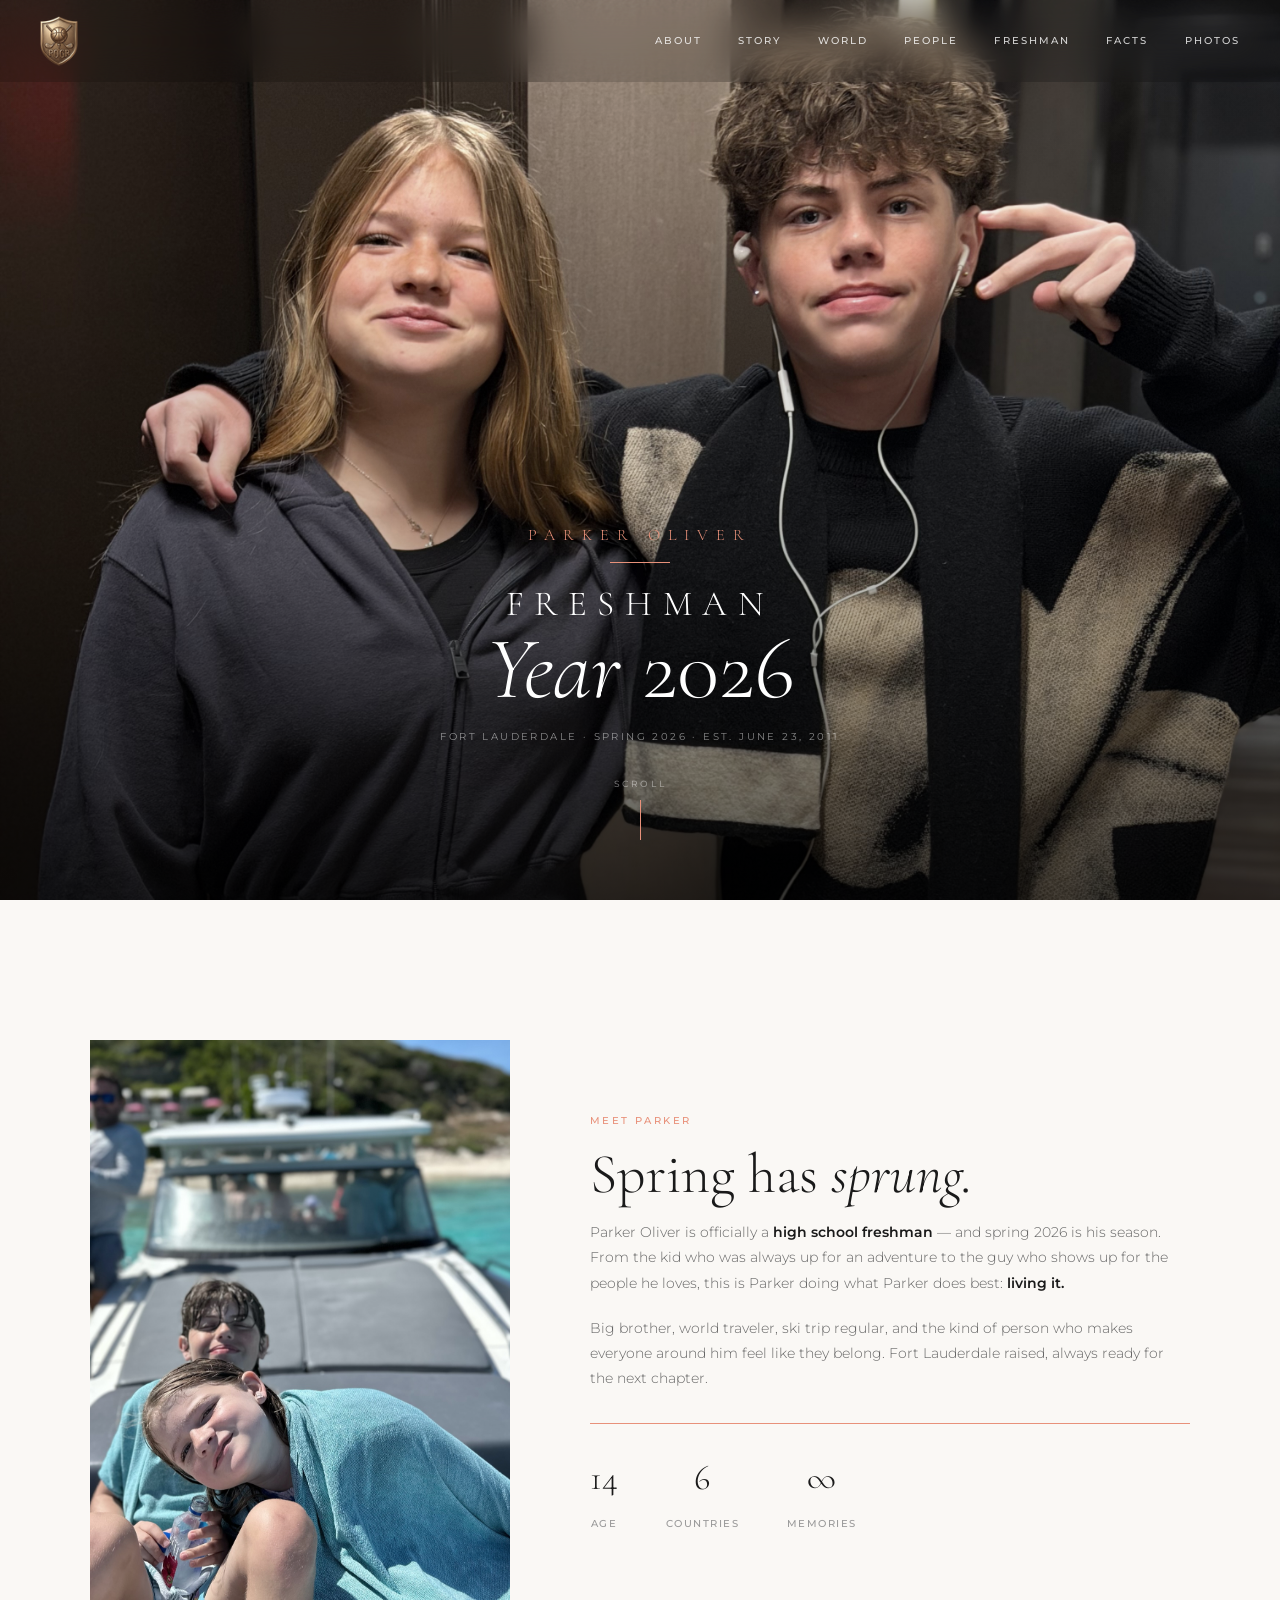
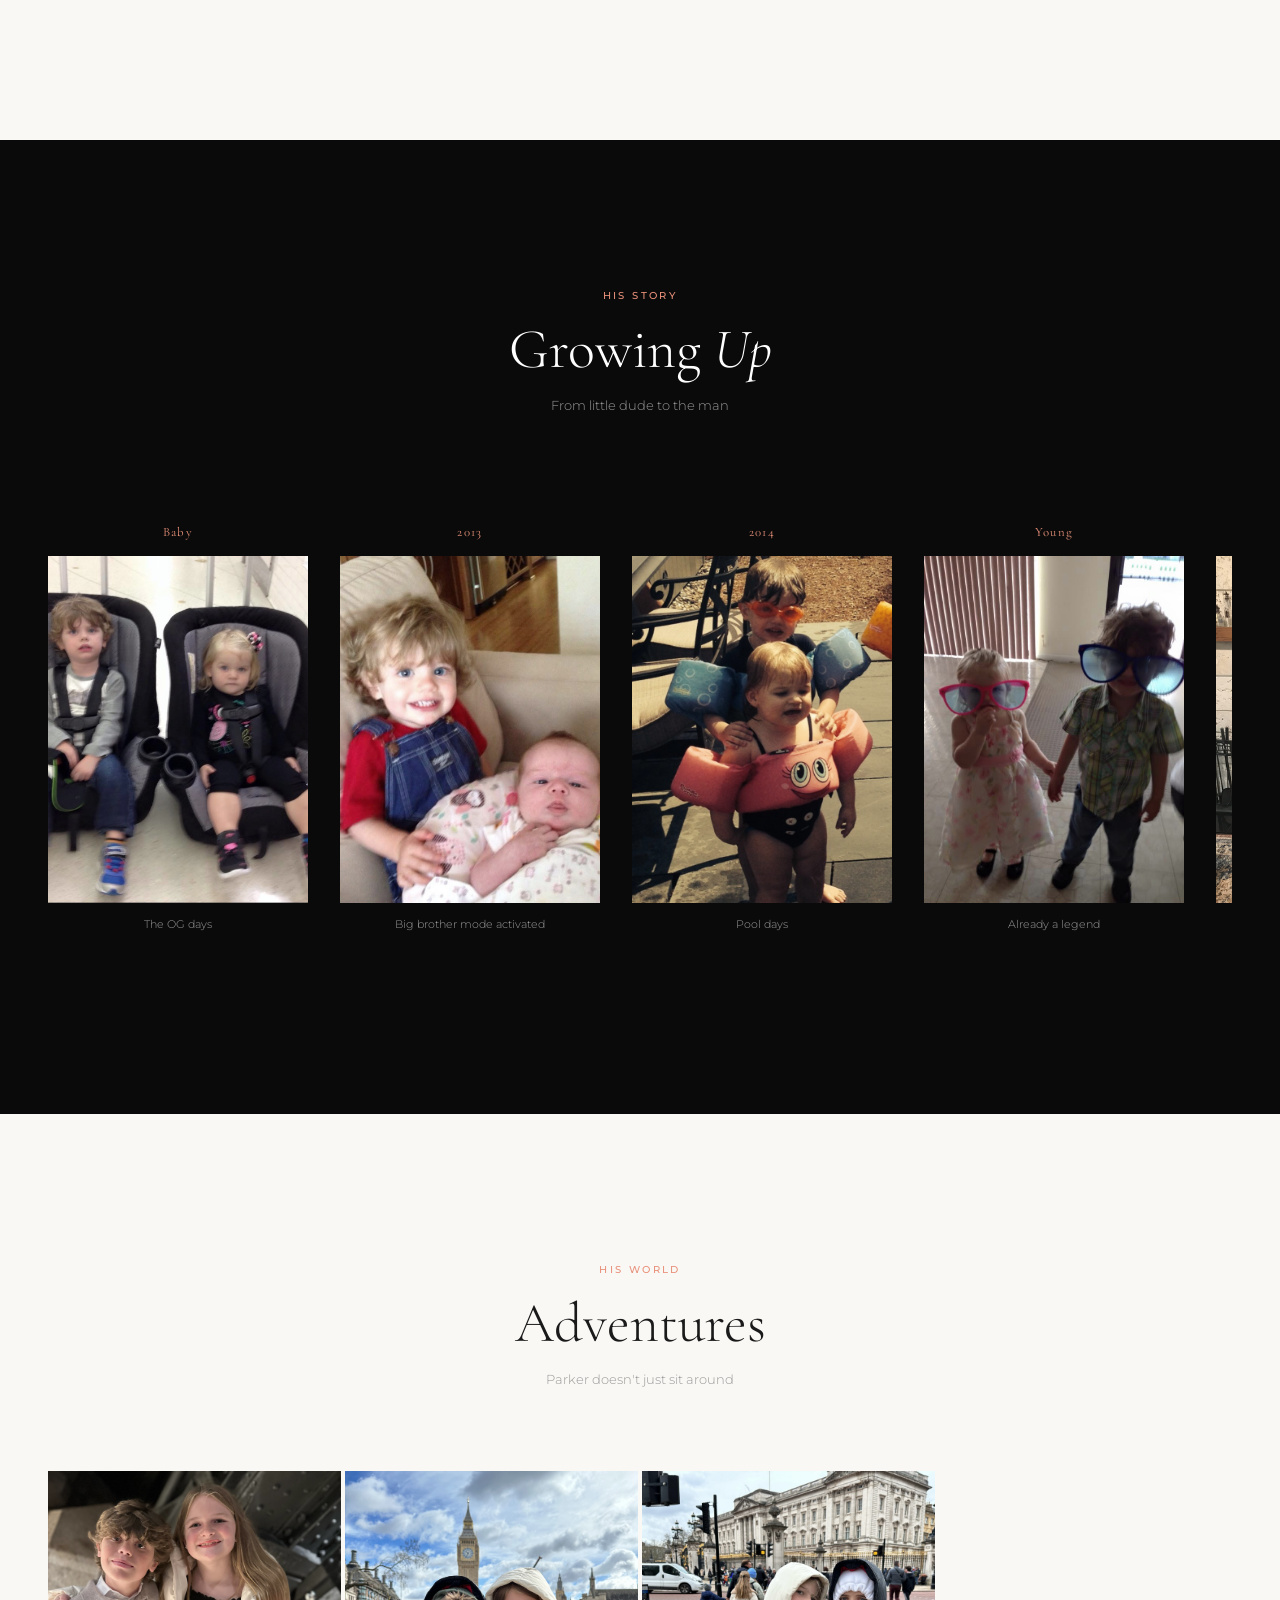
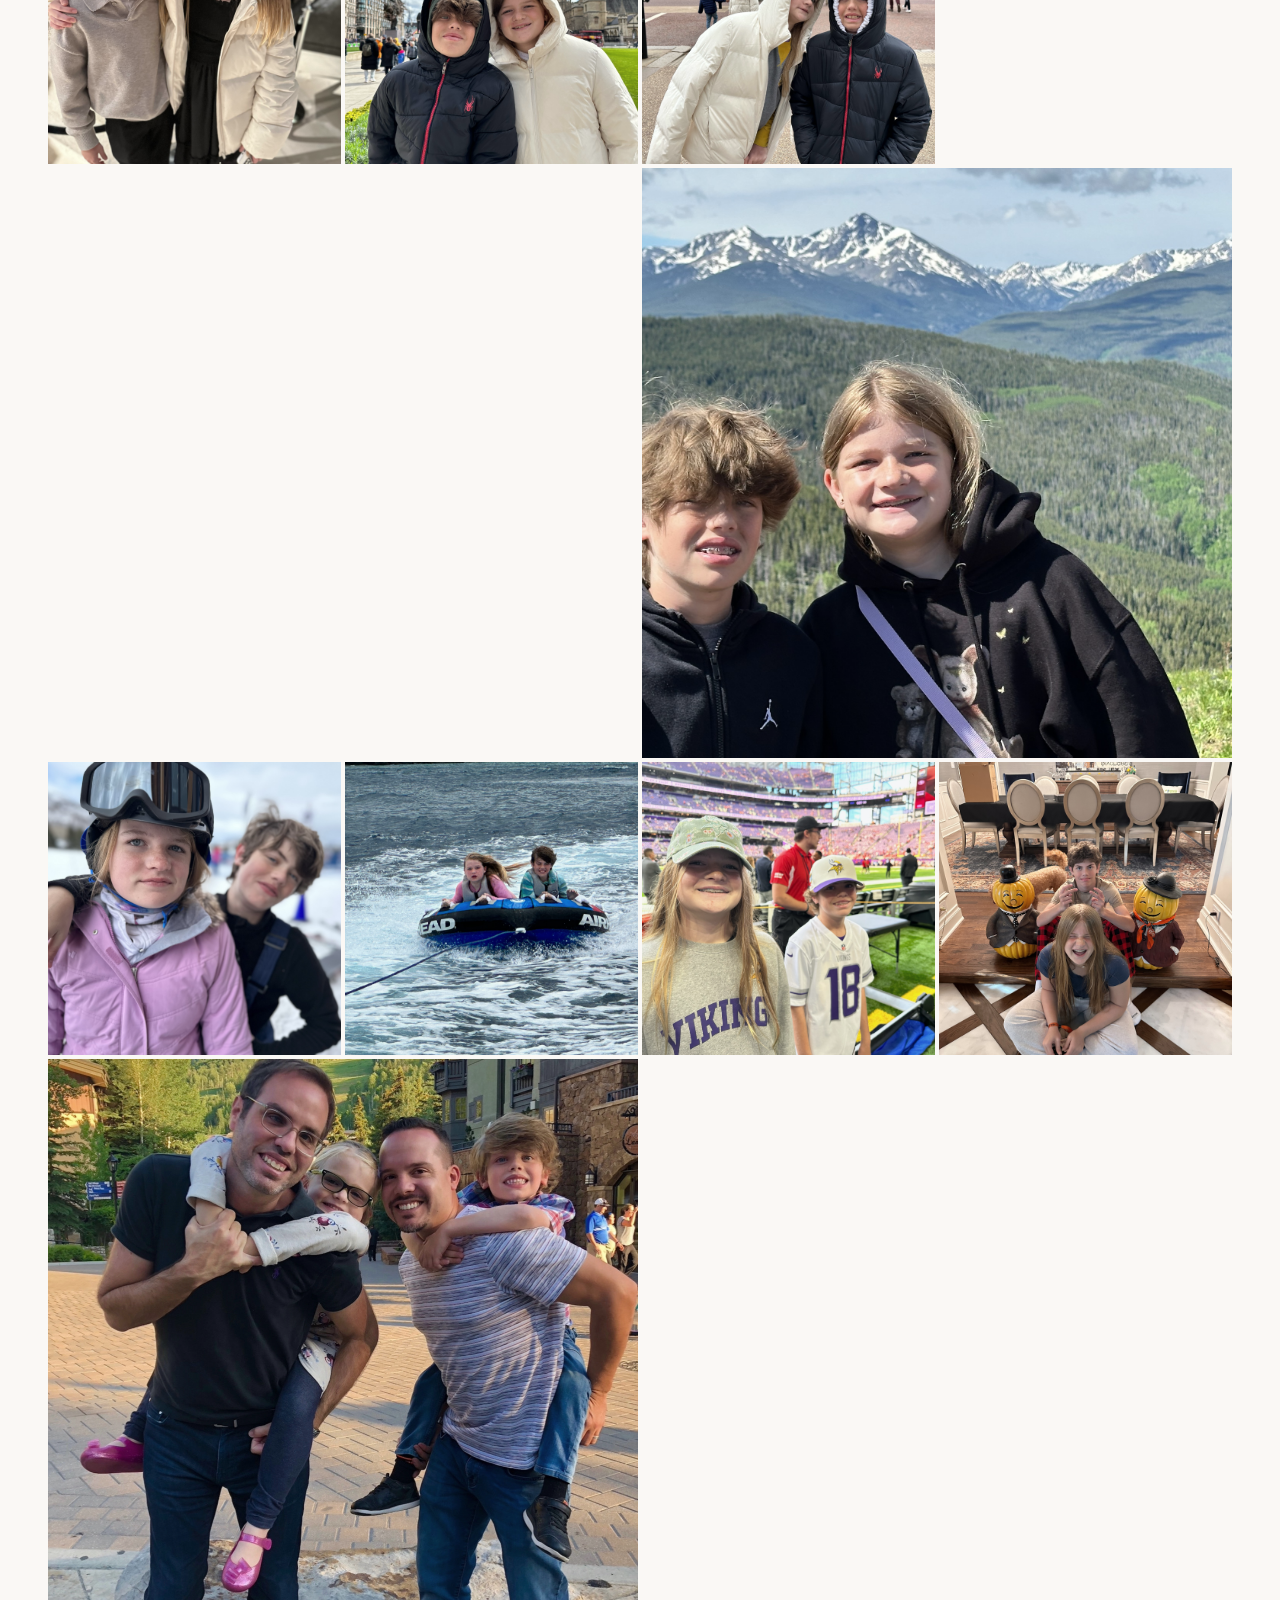
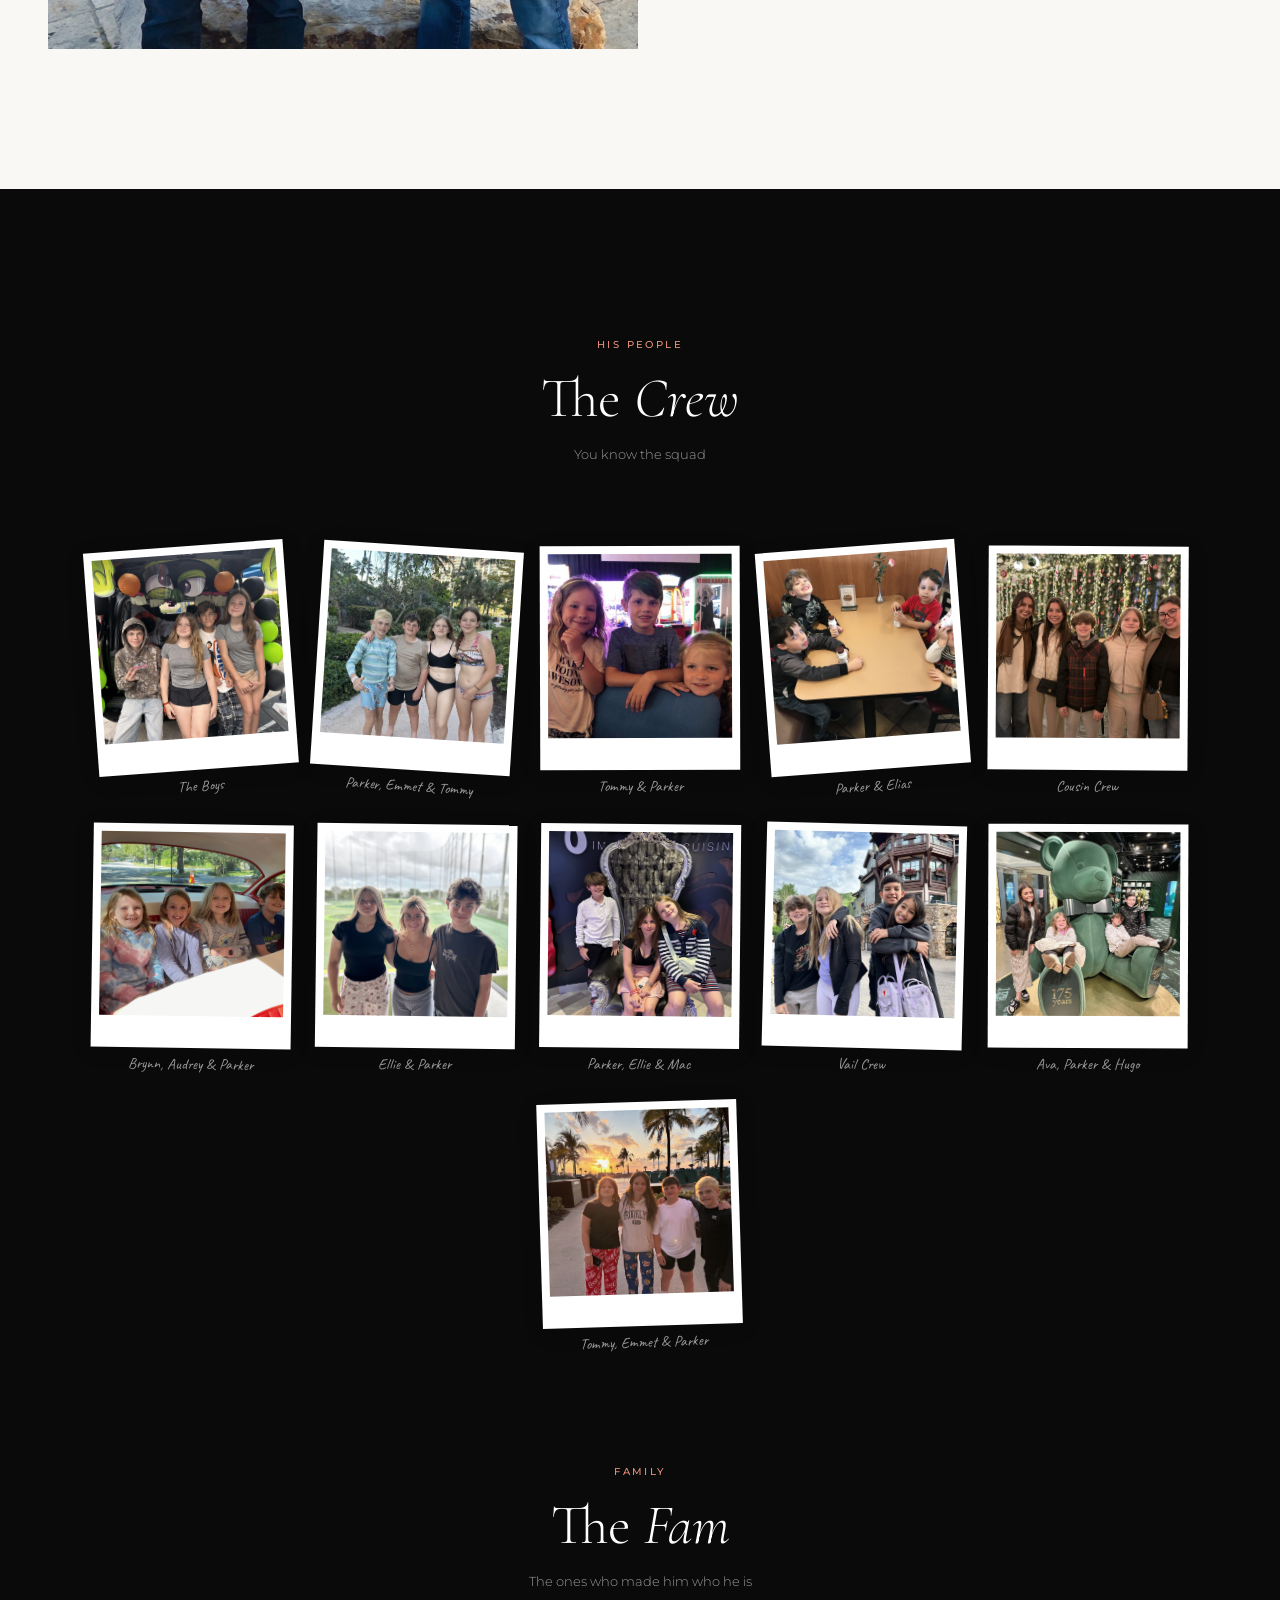
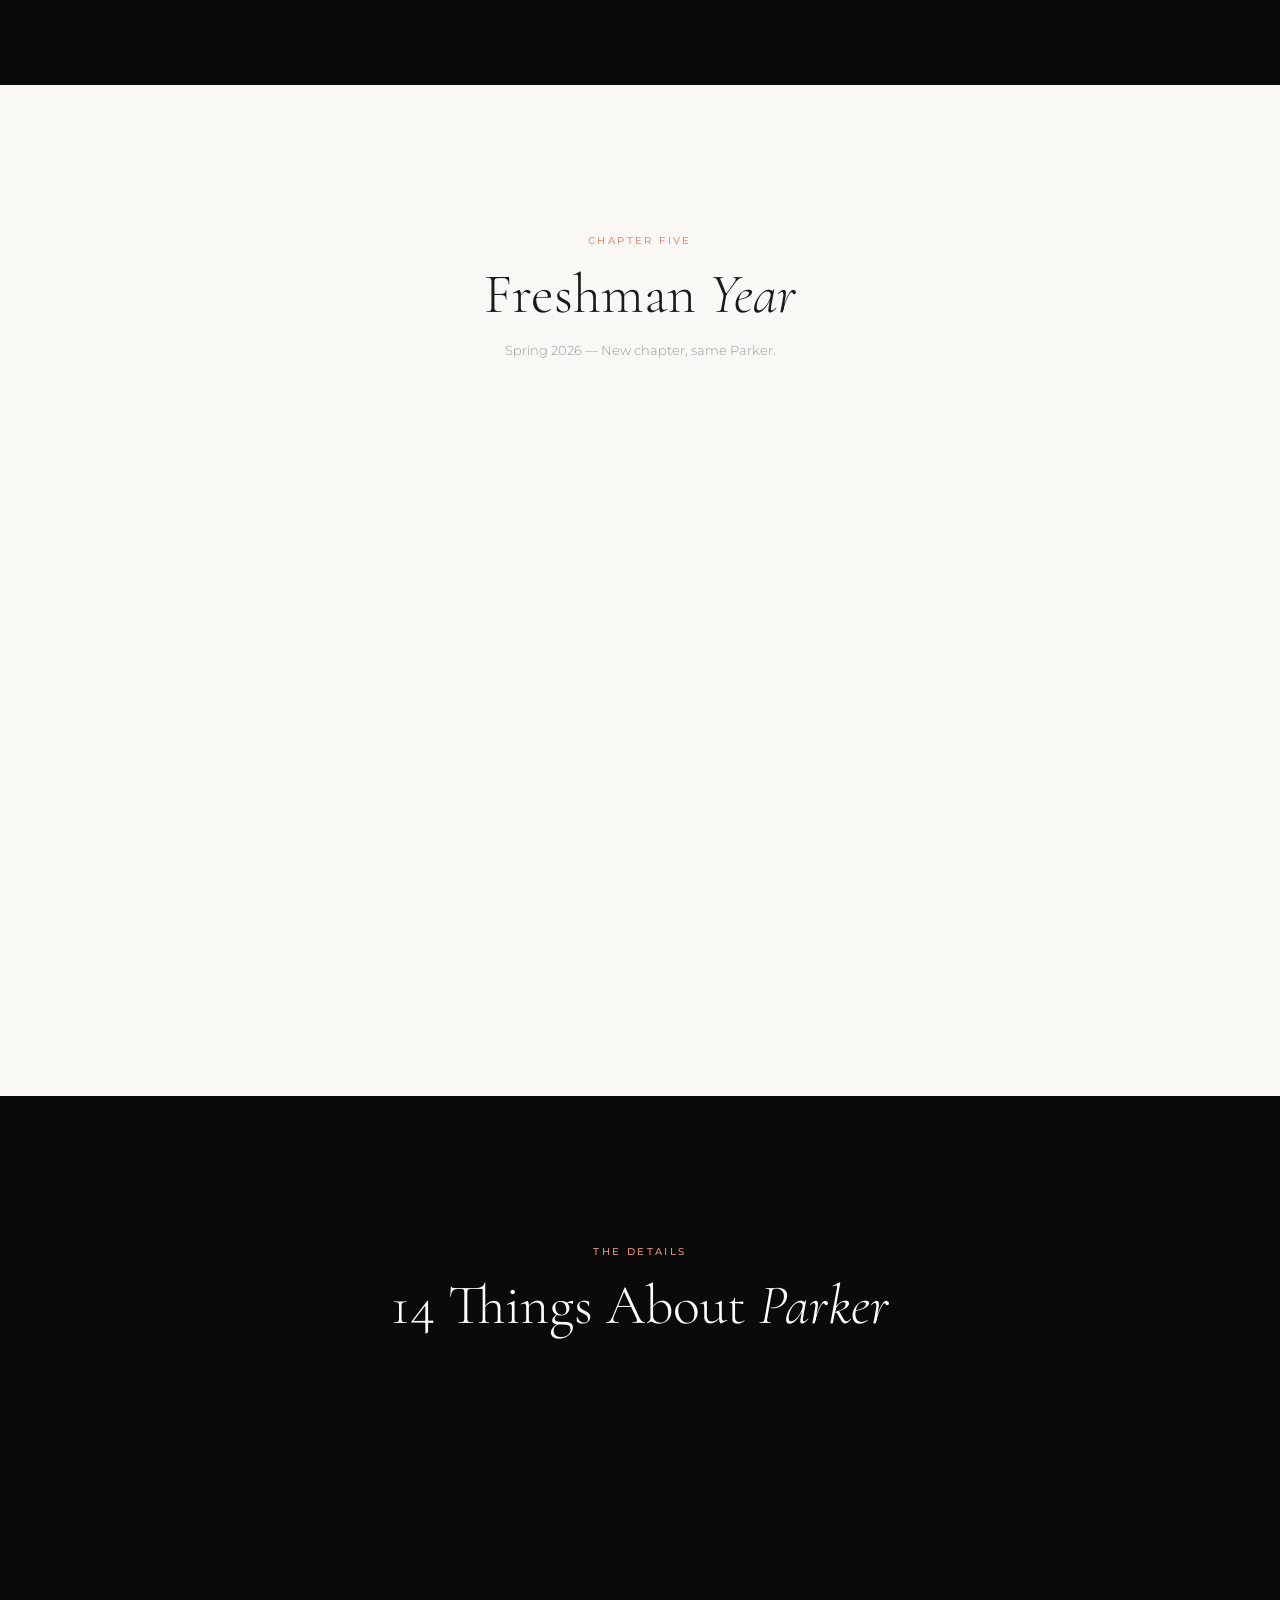
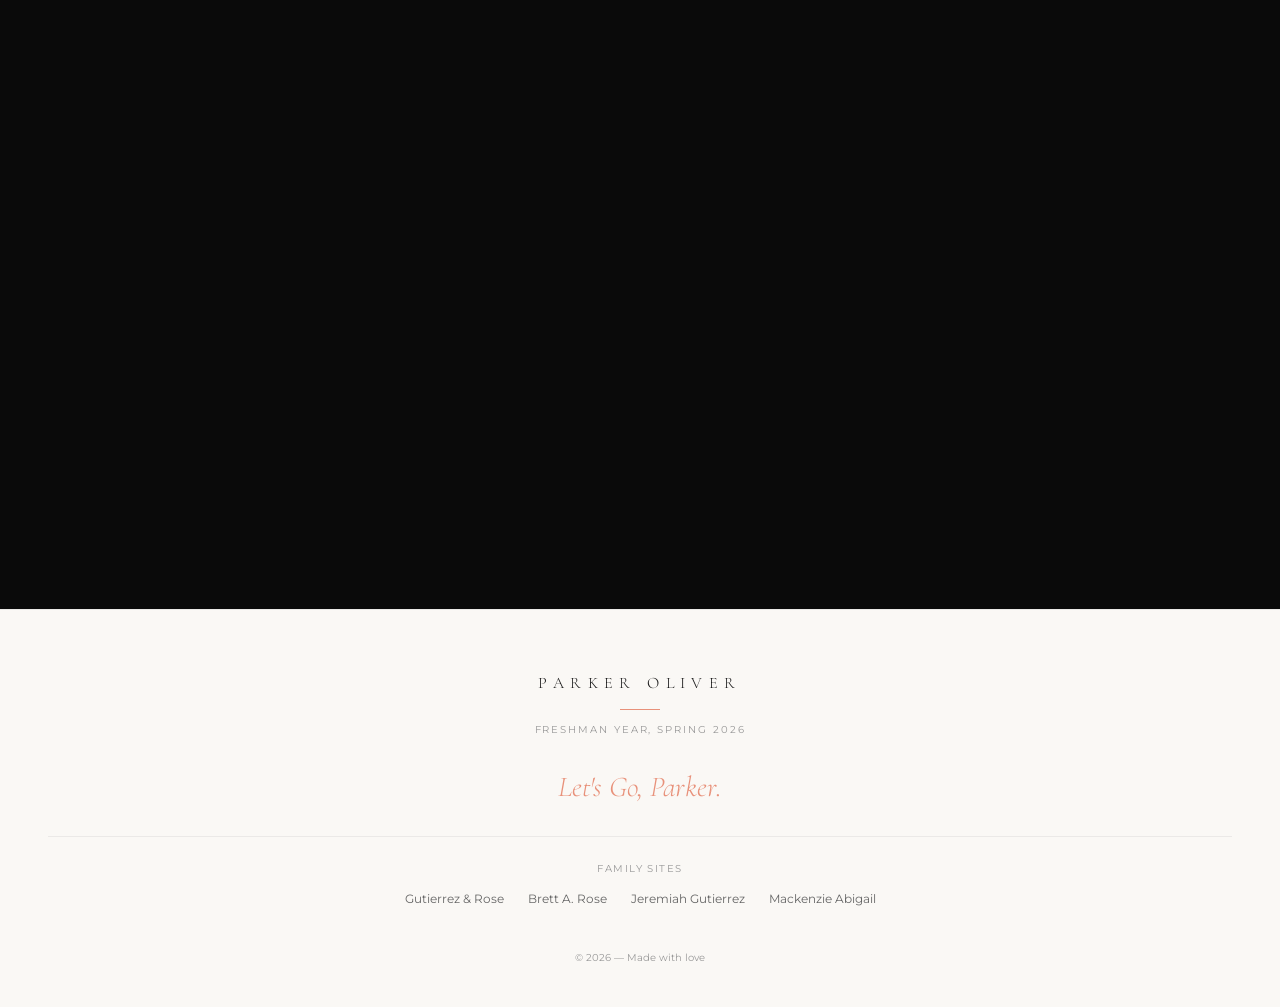
==== commit 093812a8: "feat(branding): Add family heraldic logo and favicon Problem: Site had text-only logo and no favicon" ====
--- a/index.html
+++ b/index.html
@@ -8,13 +8,15 @@
   <link rel="preconnect" href="https://fonts.googleapis.com">
   <link rel="preconnect" href="https://fonts.gstatic.com" crossorigin>
   <link href="https://fonts.googleapis.com/css2?family=Caveat:wght@400;600&family=Cormorant+Garamond:ital,wght@0,300;0,400;0,500;0,600;0,700;1,300;1,400;1,500;1,600&family=Montserrat:wght@300;400;500;600;700&display=swap" rel="stylesheet">
+  <link rel="icon" type="image/png" sizes="32x32" href="images/favicon-32.png">
+  <link rel="apple-touch-icon" sizes="180x180" href="images/favicon-180.png">
   <link rel="stylesheet" href="css/style.css">
 </head>
 <body>
 
   <!-- Nav -->
   <nav class="nav">
-    <a href="#" class="nav-logo">PARKER</a>
+    <a href="#" class="nav-logo"><img src="images/logo-nav.png" alt="Parker Gutierrez-Rose" class="logo-img"></a>
     <div class="nav-links">
       <a href="#meet-parker">About</a>
       <a href="#his-story">Story</a>
--- a/css/style.css
+++ b/css/style.css
@@ -97,6 +97,9 @@
   background: var(--off-white);
   box-shadow: 0 1px 0 rgba(0, 0, 0, 0.06);
 }
+
+/* WHY: Fixed height for logo image in nav; width auto-scales to preserve aspect ratio */
+.logo-img { height: 50px; width: auto; }
 
 .nav-logo {
   font-family: 'Cormorant Garamond', serif;
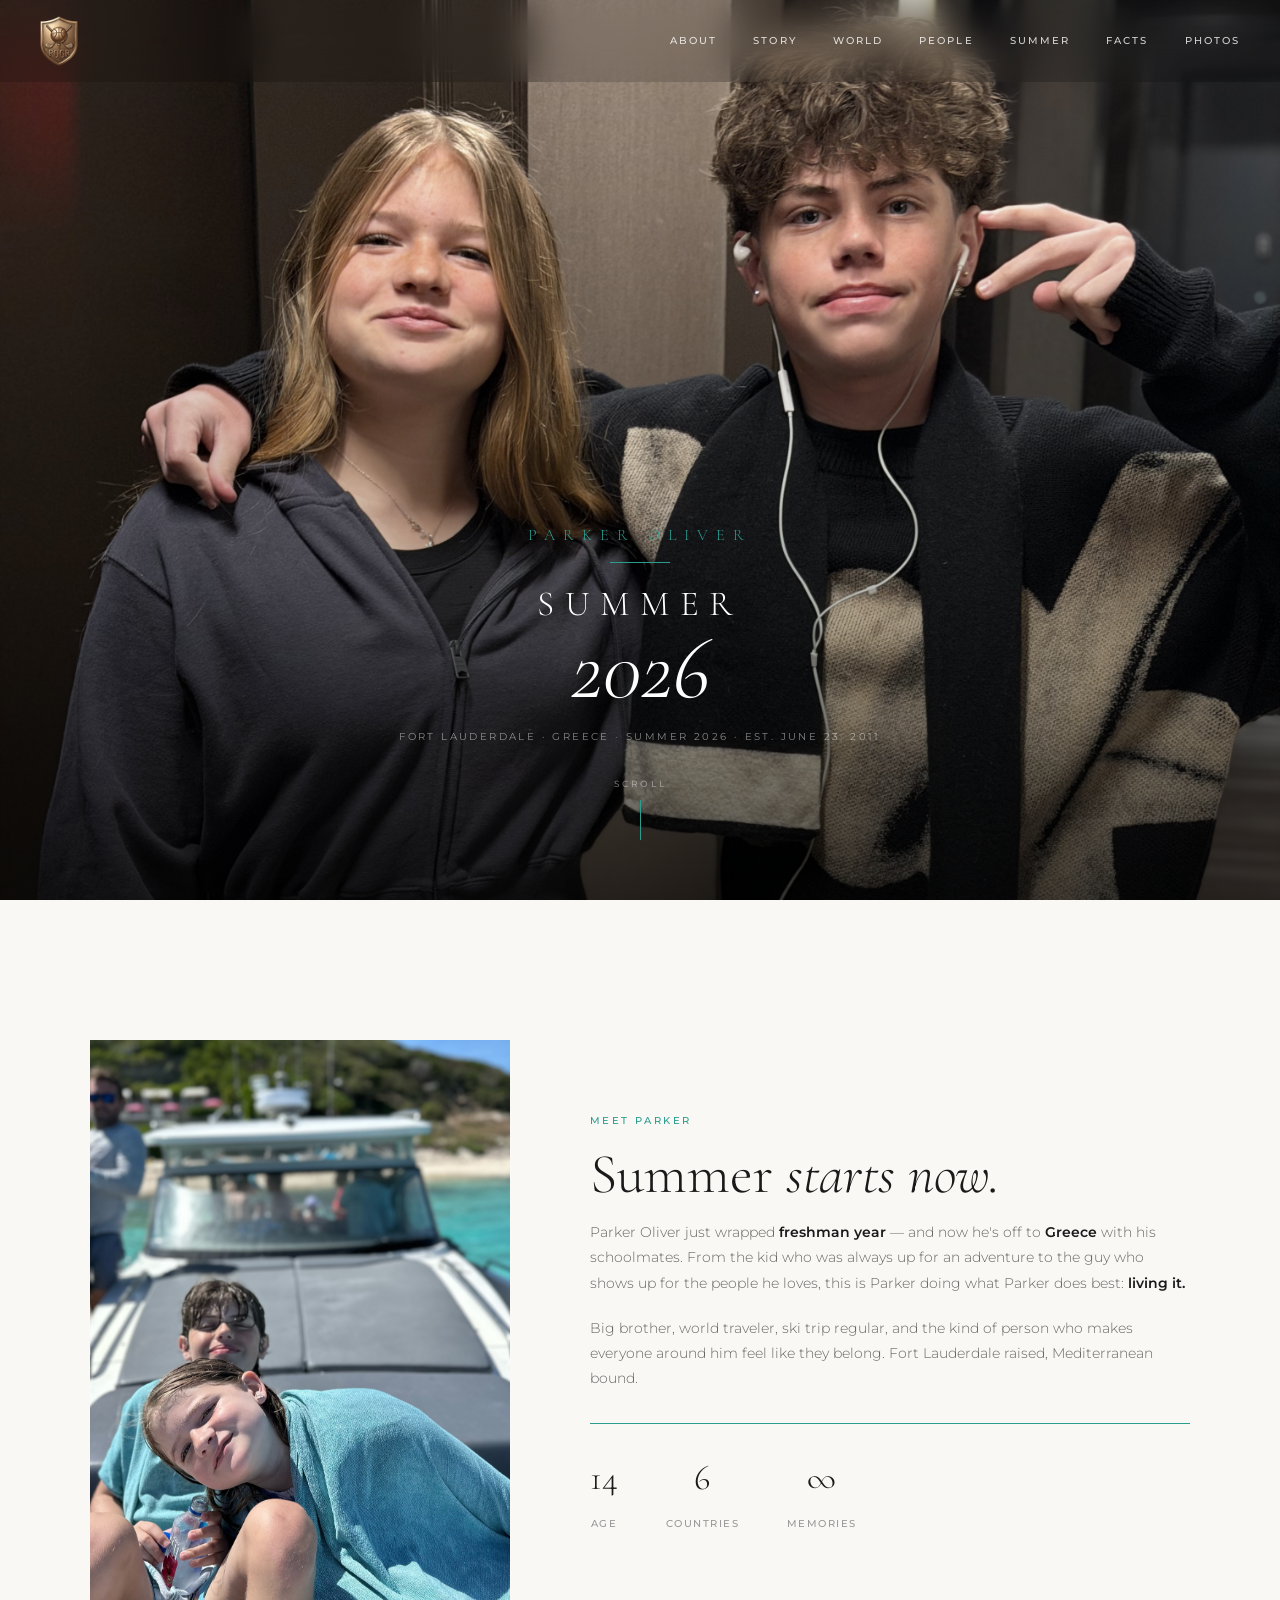
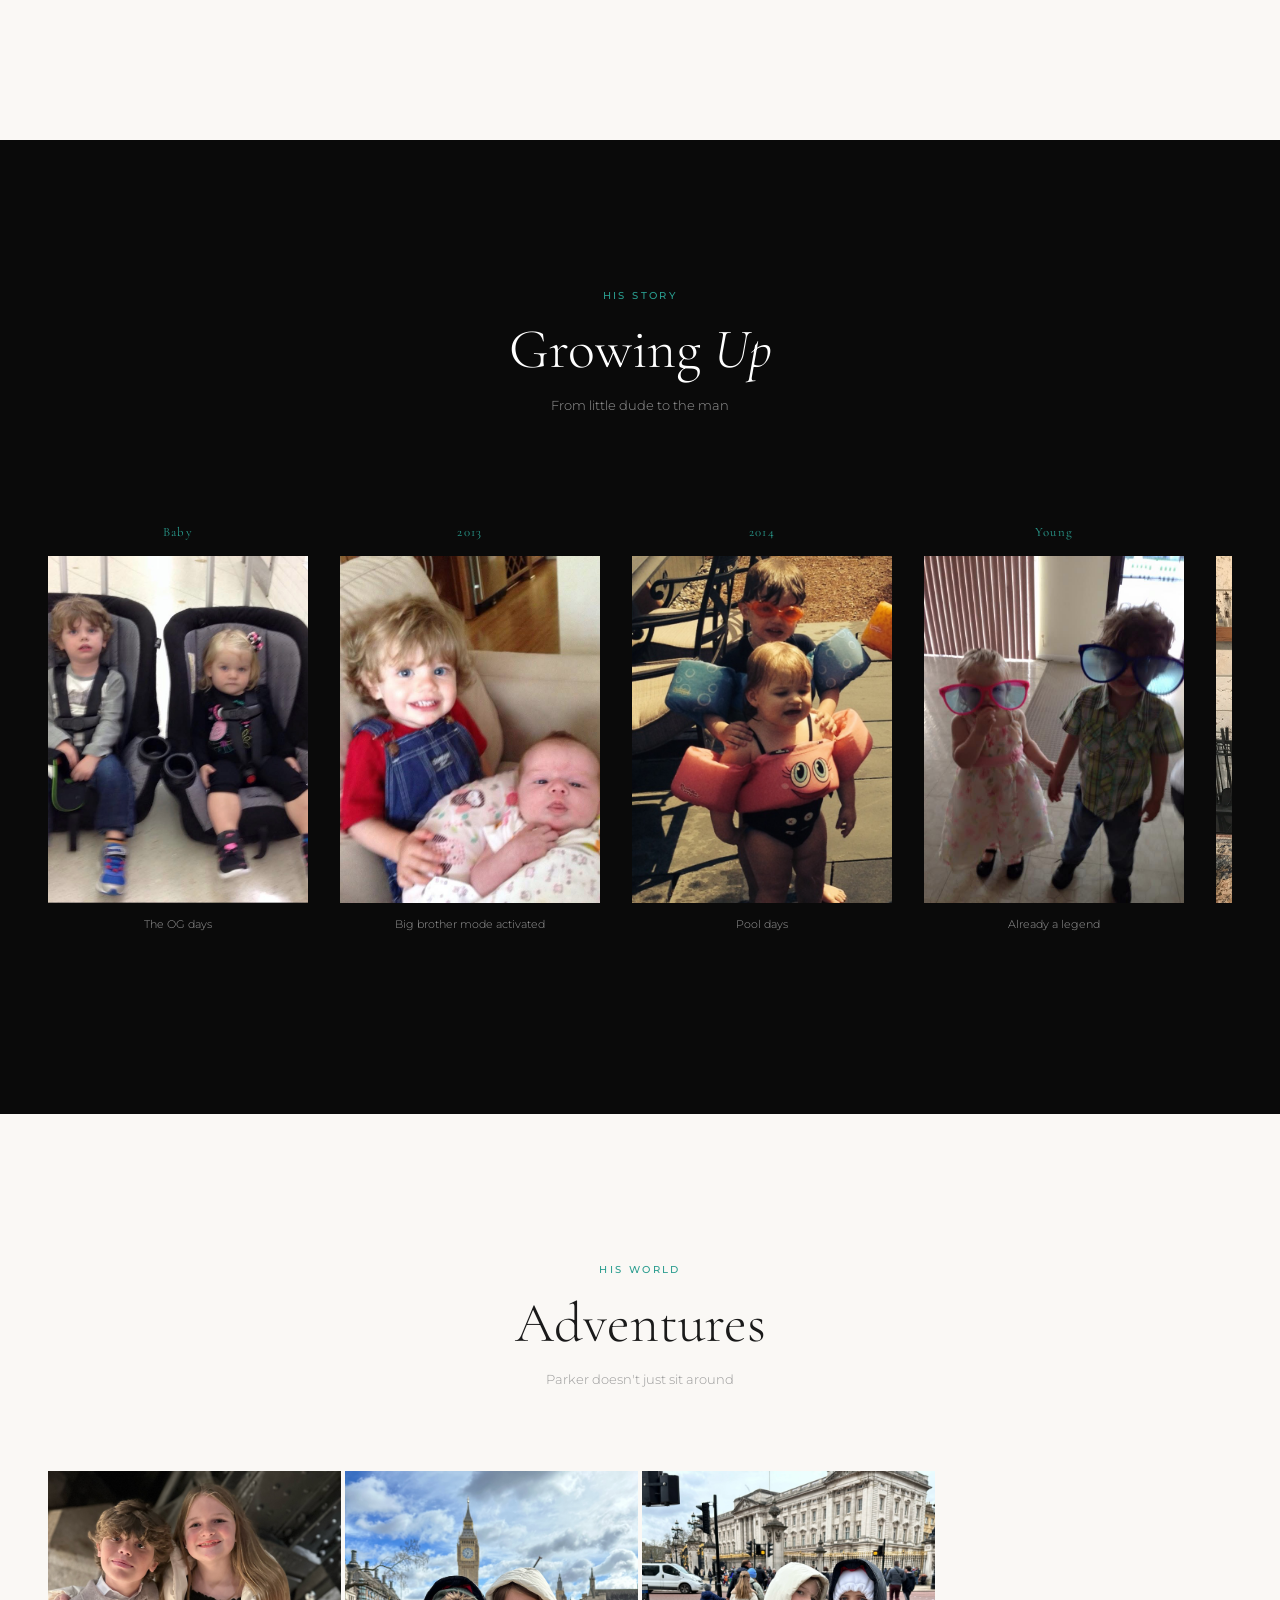
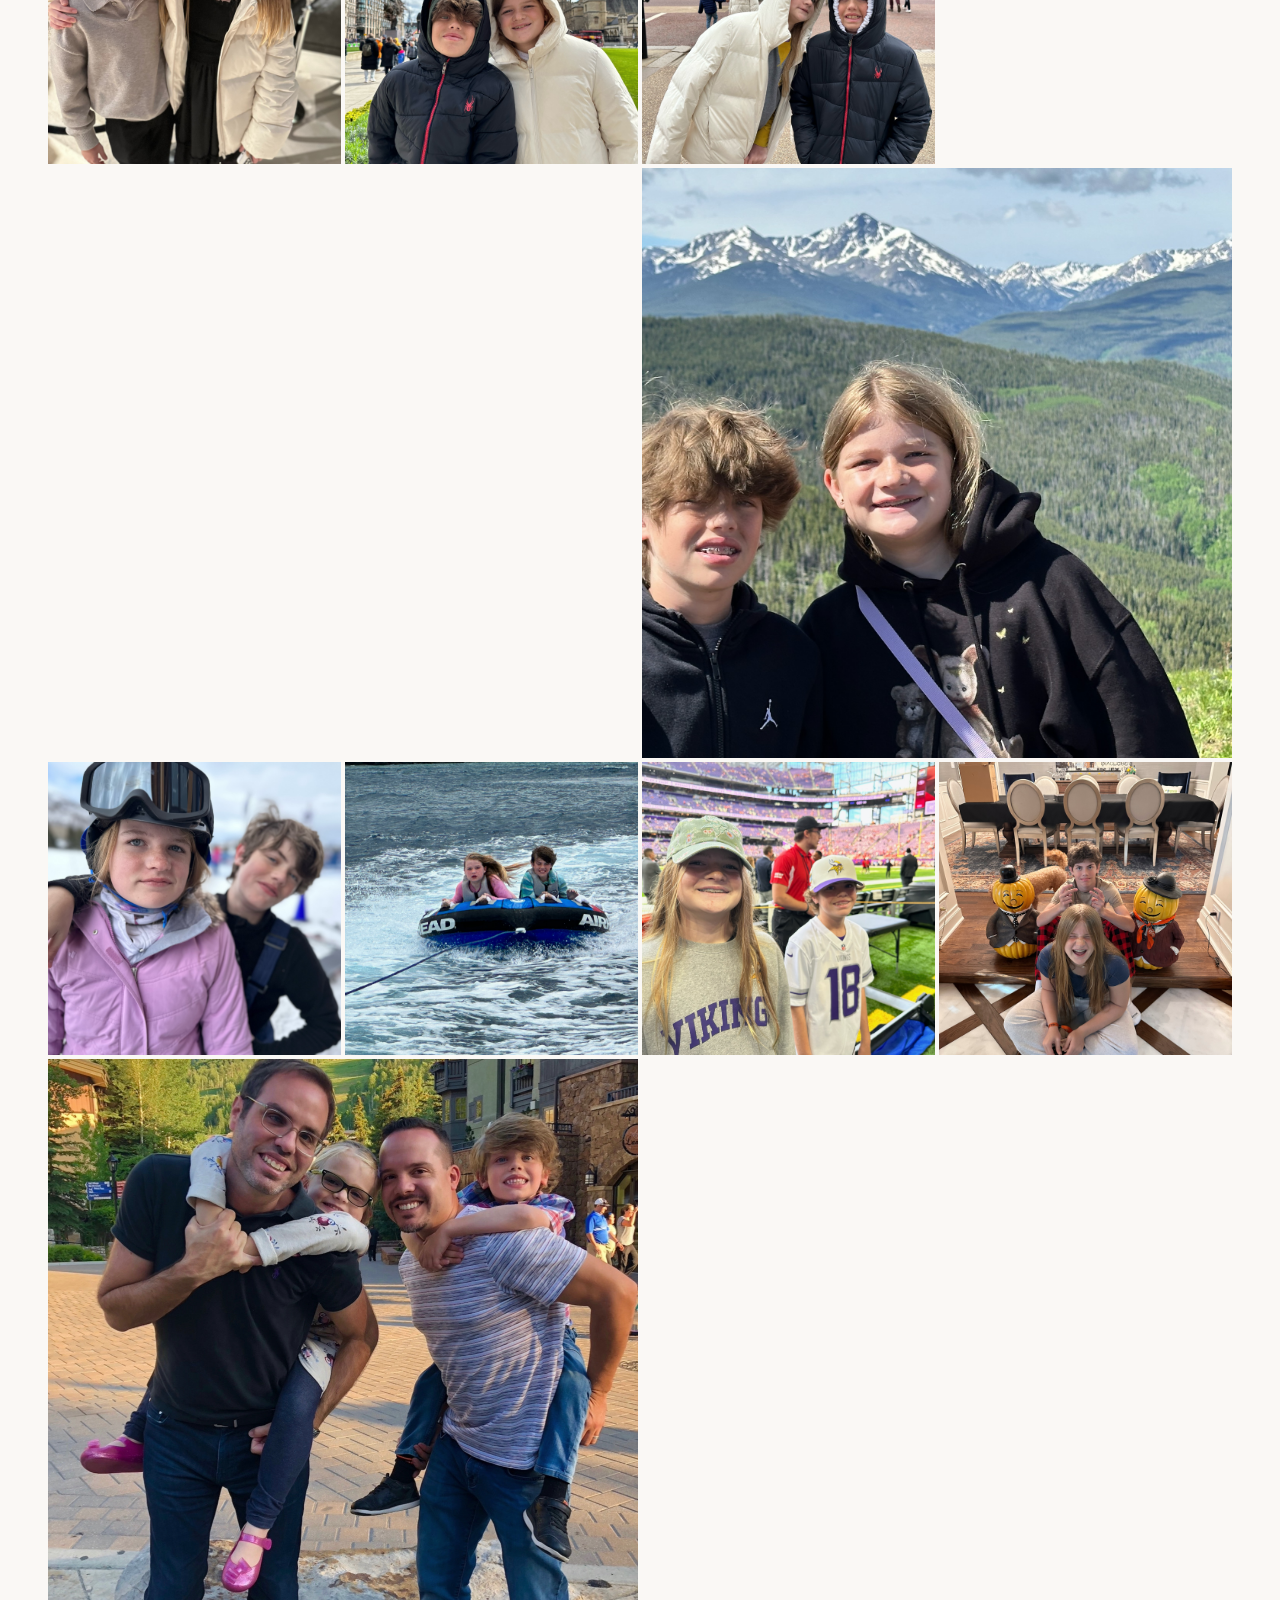
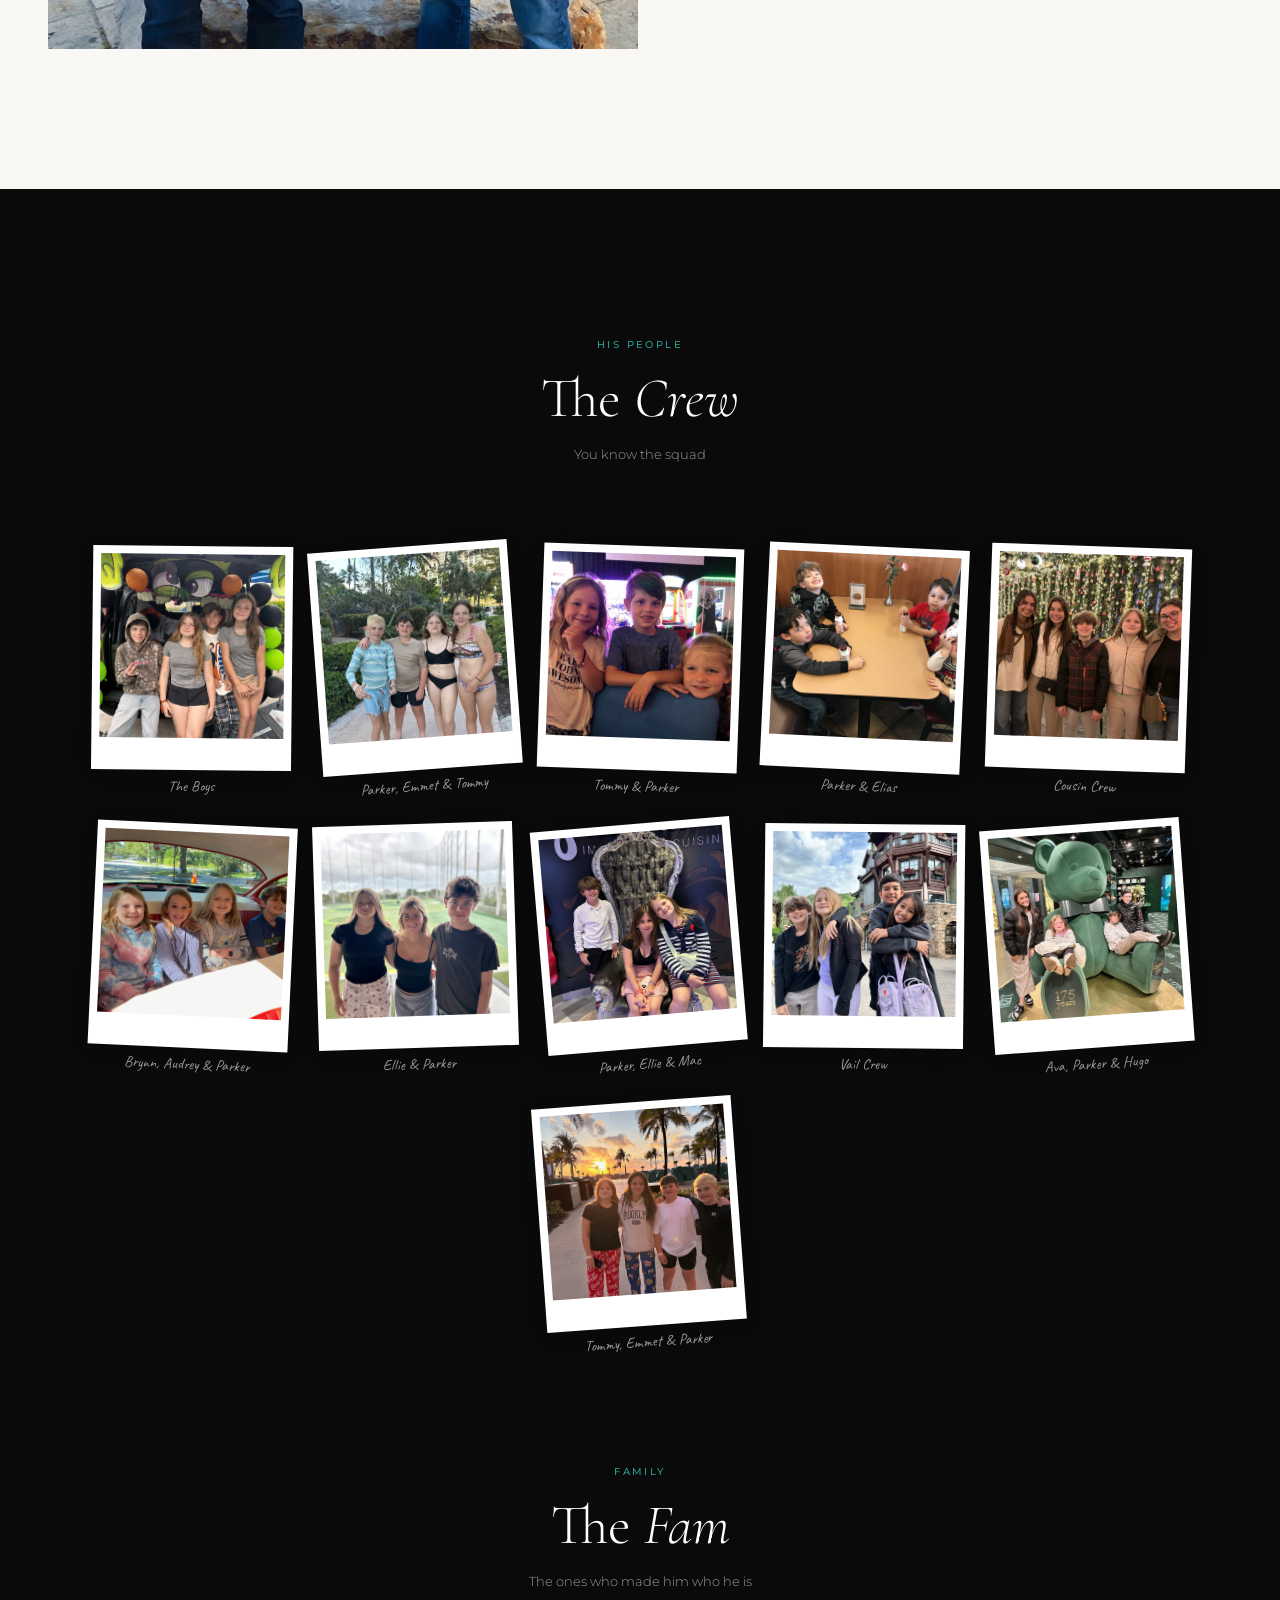
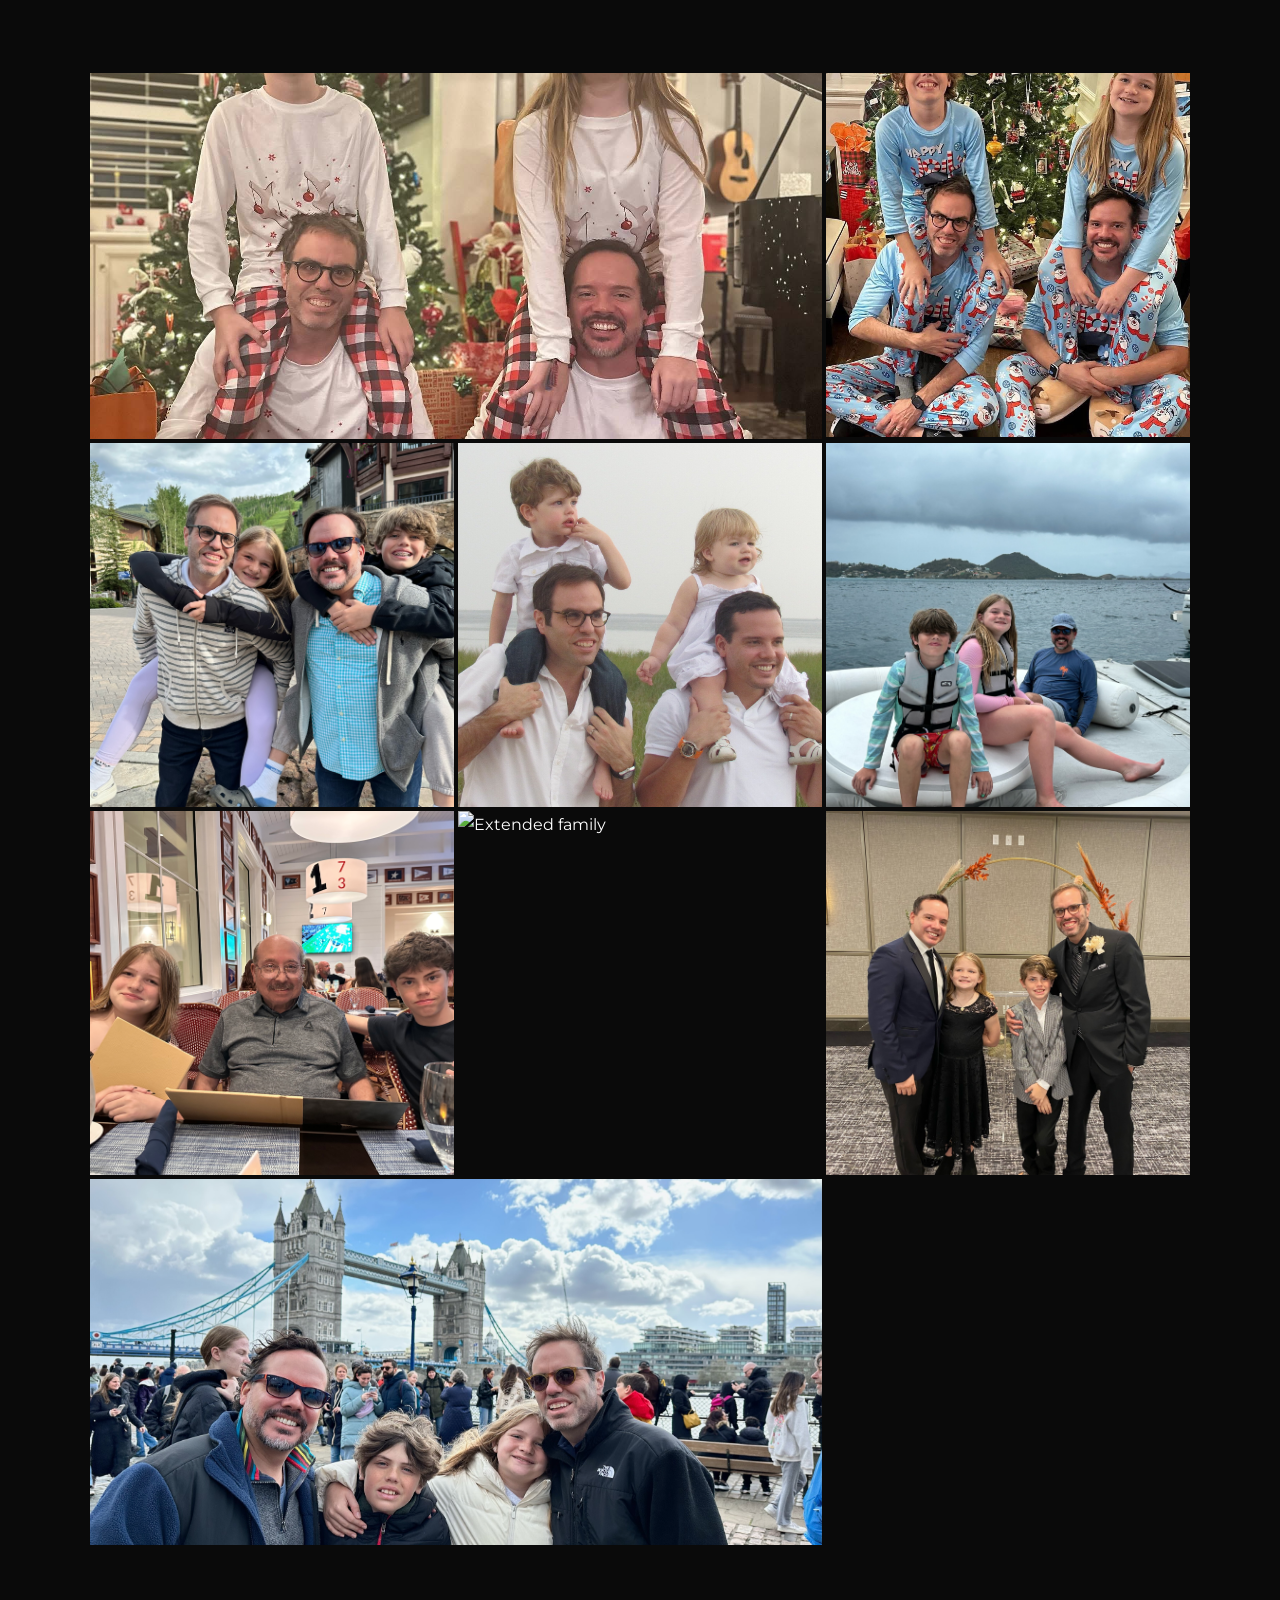
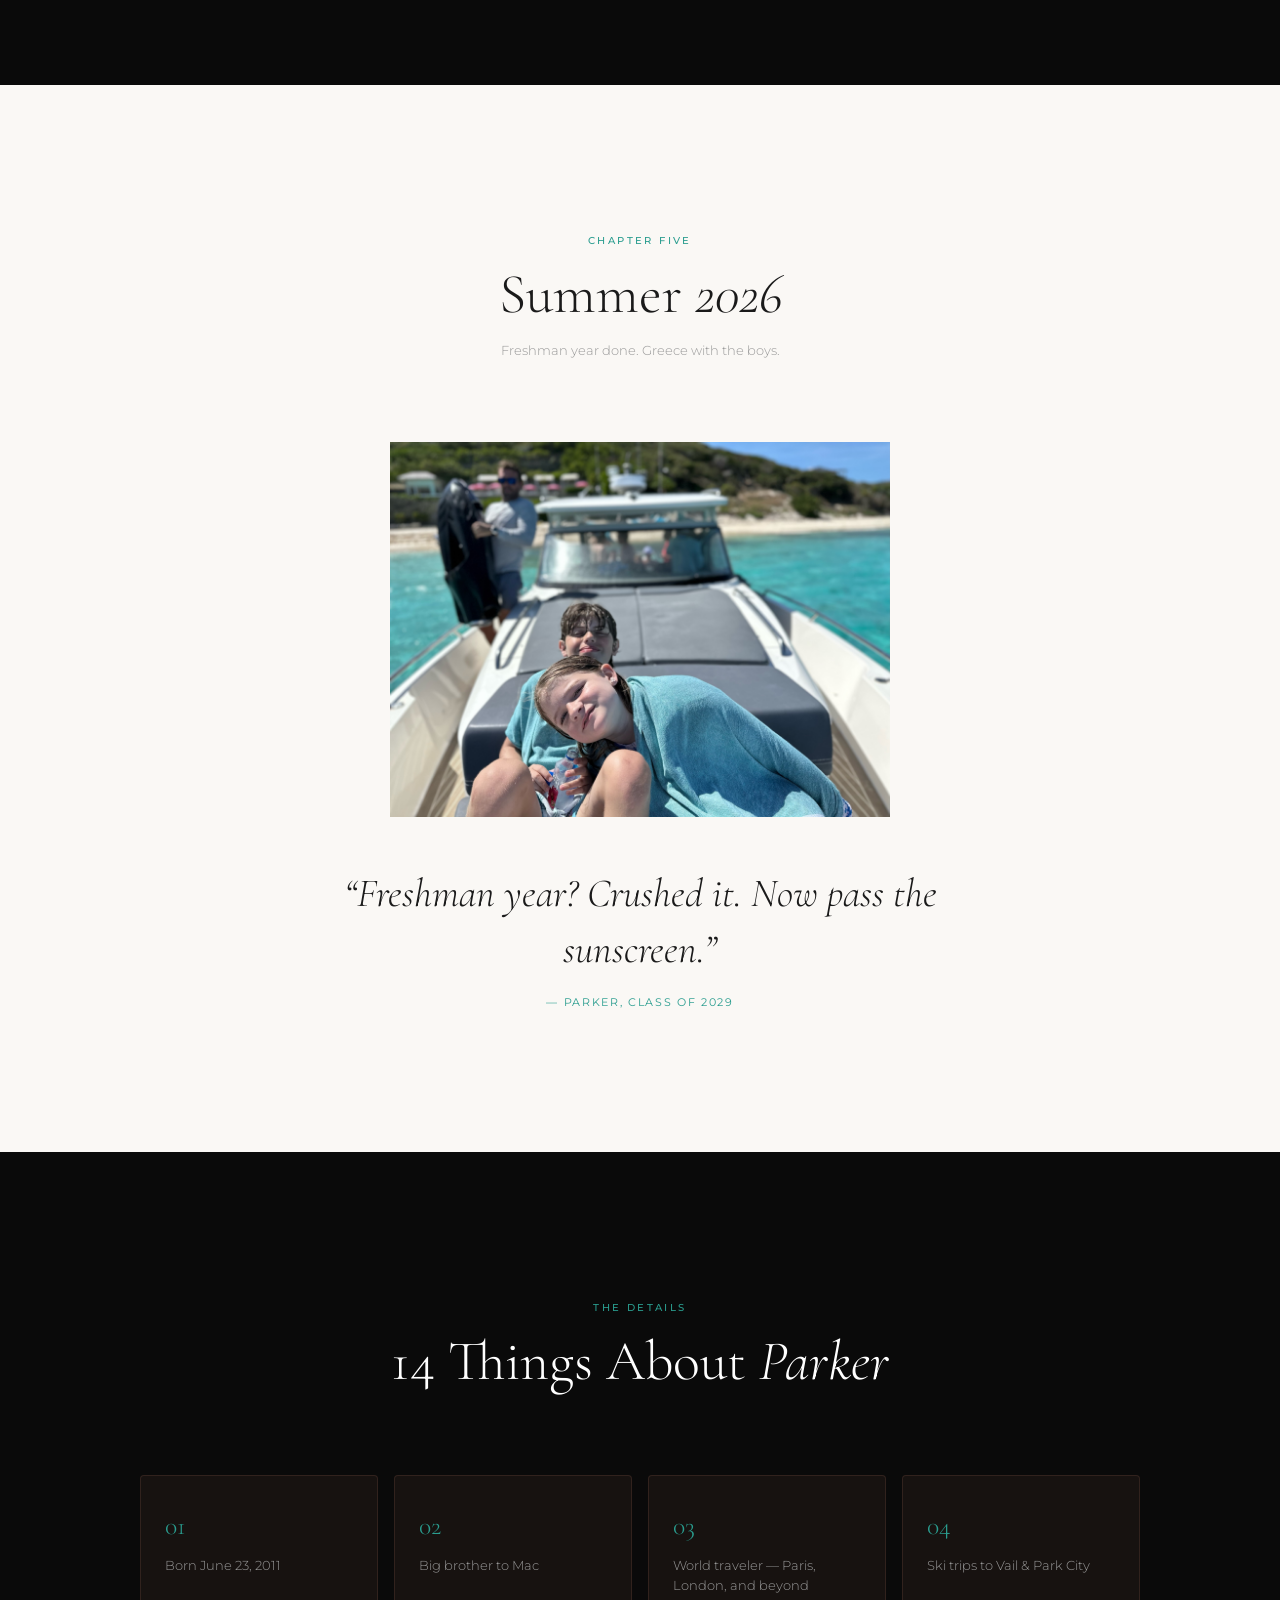
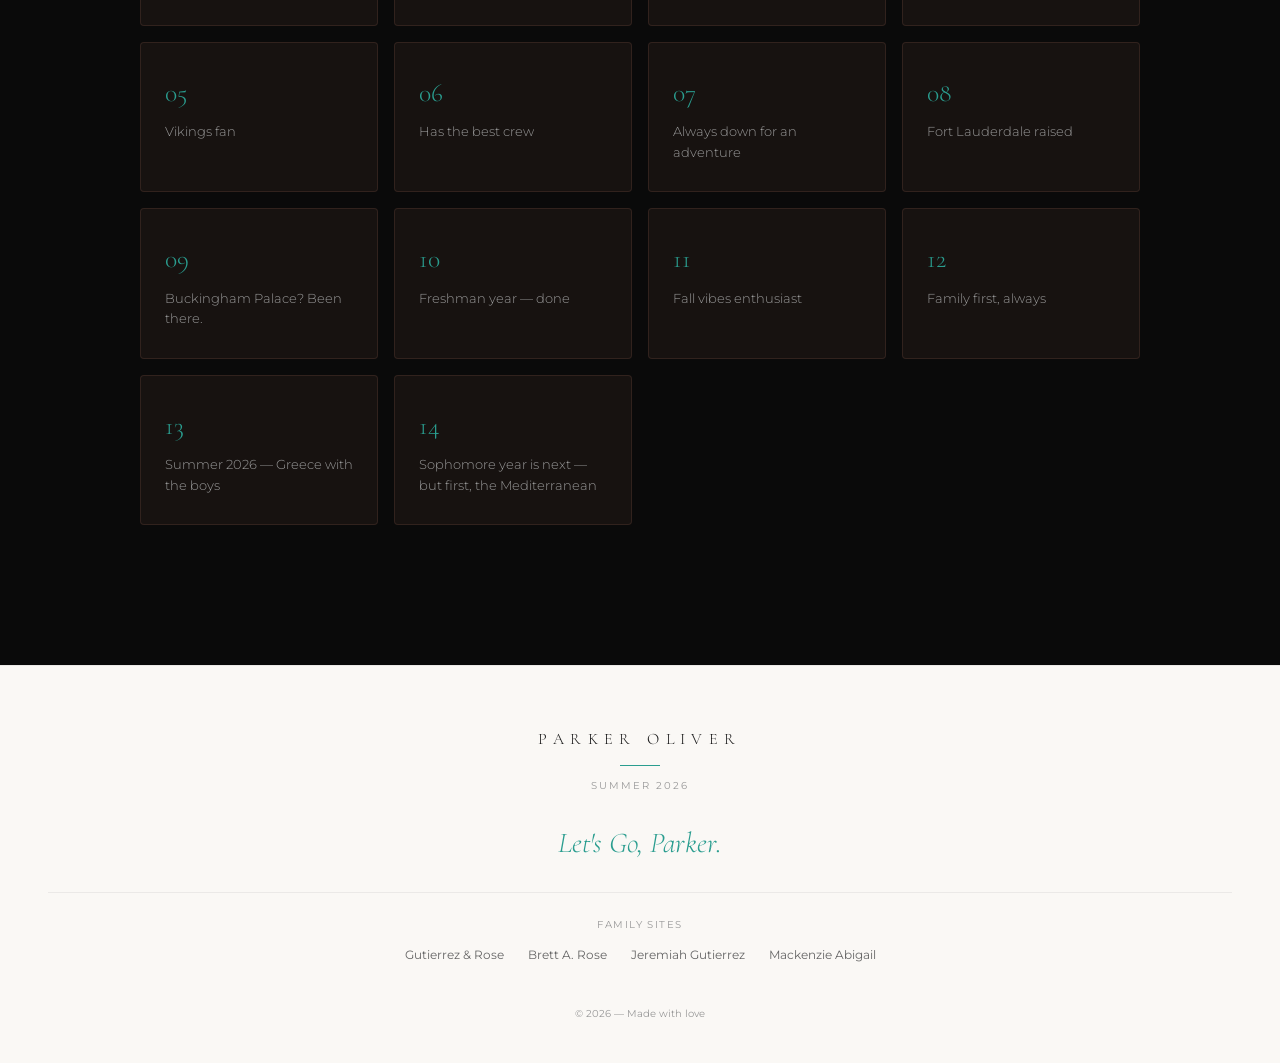
==== commit 0d30152f: "feat(design): Summer 2026 refresh — Mediterranean palette + Greece content Problem: Site was still t" ====
--- a/index.html
+++ b/index.html
@@ -4,7 +4,7 @@
   <meta charset="UTF-8">
   <meta name="viewport" content="width=device-width, initial-scale=1.0">
   <title>Parker Oliver</title>
-  <meta name="description" content="Parker Oliver — Freshman year, spring 2026">
+  <meta name="description" content="Parker Oliver — Summer 2026. Freshman year complete, off to Greece.">
   <link rel="preconnect" href="https://fonts.googleapis.com">
   <link rel="preconnect" href="https://fonts.gstatic.com" crossorigin>
   <link href="https://fonts.googleapis.com/css2?family=Caveat:wght@400;600&family=Cormorant+Garamond:ital,wght@0,300;0,400;0,500;0,600;0,700;1,300;1,400;1,500;1,600&family=Montserrat:wght@300;400;500;600;700&display=swap" rel="stylesheet">
@@ -22,7 +22,7 @@
       <a href="#his-story">Story</a>
       <a href="#his-world">World</a>
       <a href="#his-people">People</a>
-      <a href="#freshman-year">Freshman</a>
+      <a href="#summer-2026">Summer</a>
       <a href="#fun-facts">Facts</a>
       <a href="gallery.html">Photos</a>
     </div>
@@ -37,7 +37,7 @@
     <a href="#his-story">Story</a>
     <a href="#his-world">World</a>
     <a href="#his-people">People</a>
-    <a href="#freshman-year">Freshman</a>
+    <a href="#summer-2026">Summer</a>
     <a href="#fun-facts">Facts</a>
     <a href="gallery.html">Photos</a>
   </div>
@@ -50,10 +50,10 @@
       <p class="hero-masthead">Parker Oliver</p>
       <div class="hero-rule"></div>
       <h1 class="hero-headline">
-        <span class="hero-headline-top">Freshman</span>
-        <span class="hero-headline-bottom"><em>Year</em> 2026</span>
+        <span class="hero-headline-top">Summer</span>
+        <span class="hero-headline-bottom"><em>2026</em></span>
       </h1>
-      <p class="hero-tagline">Fort Lauderdale &middot; Spring 2026 &middot; Est. June 23, 2011</p>
+      <p class="hero-tagline">Fort Lauderdale &middot; Greece &middot; Summer 2026 &middot; Est. June 23, 2011</p>
       <div class="hero-scroll">
         <span>Scroll</span>
         <div class="scroll-line"></div>
@@ -69,9 +69,9 @@
       </div>
       <div class="meet-text">
         <span class="section-tag">Meet Parker</span>
-        <h2 class="section-title">Spring has <em>sprung.</em></h2>
-        <p class="meet-bio">Parker Oliver is officially a <strong>high school freshman</strong> — and spring 2026 is his season. From the kid who was always up for an adventure to the guy who shows up for the people he loves, this is Parker doing what Parker does best: <strong>living it.</strong></p>
-        <p class="meet-bio">Big brother, world traveler, ski trip regular, and the kind of person who makes everyone around him feel like they belong. Fort Lauderdale raised, always ready for the next chapter.</p>
+        <h2 class="section-title">Summer <em>starts now.</em></h2>
+        <p class="meet-bio">Parker Oliver just wrapped <strong>freshman year</strong> — and now he's off to <strong>Greece</strong> with his schoolmates. From the kid who was always up for an adventure to the guy who shows up for the people he loves, this is Parker doing what Parker does best: <strong>living it.</strong></p>
+        <p class="meet-bio">Big brother, world traveler, ski trip regular, and the kind of person who makes everyone around him feel like they belong. Fort Lauderdale raised, Mediterranean bound.</p>
         <div class="meet-stats">
           <div class="mini-stat">
             <span class="mini-stat-num" data-target="14">0</span>
@@ -180,7 +180,7 @@
         <div class="timeline-img">
           <img src="images/growing-up/parker-2026.jpg" alt="Parker 2026" loading="lazy">
         </div>
-        <p class="timeline-caption">Freshman year energy</p>
+        <p class="timeline-caption">Summer 2026 — Greece bound</p>
       </div>
     </div>
   </section>
@@ -401,20 +401,20 @@
     </div>
   </section>
 
-  <!-- Freshman Year -->
-  <section id="freshman-year" class="section">
+  <!-- Summer 2026 -->
+  <section id="summer-2026" class="section">
     <div class="section-header">
       <span class="section-tag">Chapter Five</span>
-      <h2 class="section-title">Freshman <em>Year</em></h2>
-      <p class="section-desc">Spring 2026 — New chapter, same Parker.</p>
+      <h2 class="section-title">Summer <em>2026</em></h2>
+      <p class="section-desc">Freshman year done. Greece with the boys.</p>
     </div>
     <div class="freshman-feature">
       <div class="freshman-img reveal">
-        <img src="images/hero/parker-hero-2.jpg" alt="Parker Freshman Year" loading="lazy">
+        <img src="images/hero/parker-hero-2.jpg" alt="Parker Summer 2026" loading="lazy">
       </div>
       <div class="freshman-quote reveal">
         <blockquote>
-          <p>&ldquo;New hallways. New grind. Same energy.&rdquo;</p>
+          <p>&ldquo;Freshman year? Crushed it. Now pass the sunscreen.&rdquo;</p>
         </blockquote>
         <span class="freshman-attribution">&#8212; Parker, Class of 2029</span>
       </div>
@@ -466,7 +466,7 @@
       </div>
       <div class="fact-card reveal">
         <span class="fact-num">10</span>
-        <p>Freshman at high school</p>
+        <p>Freshman year — done</p>
       </div>
       <div class="fact-card reveal">
         <span class="fact-num">11</span>
@@ -478,11 +478,11 @@
       </div>
       <div class="fact-card reveal">
         <span class="fact-num">13</span>
-        <p>Spring 2026 is his season</p>
+        <p>Summer 2026 — Greece with the boys</p>
       </div>
       <div class="fact-card reveal">
         <span class="fact-num">14</span>
-        <p>High school freshman &mdash; and just getting started</p>
+        <p>Sophomore year is next &mdash; but first, the Mediterranean</p>
       </div>
     </div>
   </section>
@@ -492,7 +492,7 @@
     <div class="footer-inner">
       <p class="footer-masthead">Parker Oliver</p>
       <div class="footer-rule"></div>
-      <p class="footer-tagline">Freshman Year, Spring 2026</p>
+      <p class="footer-tagline">Summer 2026</p>
       <p class="footer-headline">Let's Go, Parker.</p>
       <div class="footer-family">
         <span class="footer-family-label">Family Sites</span>
--- a/css/style.css
+++ b/css/style.css
@@ -1,10 +1,10 @@
 /* ==========================================================================
    Parker Oliver — parkeroliver.com
-   VOGUE-editorial style with spring pastel accents
+   VOGUE-editorial style with Mediterranean summer accents
    ========================================================================== */
 
 :root {
-  /* WHY: Light cream/ivory base with warm coral accent mirrors the VOGUE editorial aesthetic from Mac's site */
+  /* WHY: Light cream/ivory base with warm teal accent — editorial Mediterranean summer feel */
   --black: #000;
   --near-black: #0a0a0a;
   --charcoal: #1a1a1a;
@@ -15,15 +15,15 @@
   --off-white: #faf8f5;
   --white: #fff;
 
-  /* WHY: Spring palette — warm coral primary, complemented by greens and lavender for a fresh seasonal feel */
-  --accent: #e8917a;
-  --accent-light: #f0a896;
-  --accent-dark: #c97060;
-  --spring-green: #7fb069;
-  --spring-green-light: #a8d99c;
-  --lavender: #b8a9c9;
-  --lavender-light: #d4c8e2;
-  --rose: #d4849a;
+  /* WHY: Summer palette — Mediterranean teal primary, warm sunset and golden sand accents for a sun-drenched editorial feel */
+  --accent: #2A9D8F;
+  --accent-light: #7EC8BE;
+  --accent-dark: #1E7A70;
+  --spring-green: #48CAE4;
+  --spring-green-light: #89D8EE;
+  --lavender: #E76F51;
+  --lavender-light: #F0A896;
+  --rose: #E9A96E;
 
   --radius: 4px;
   --radius-sm: 2px;
@@ -55,8 +55,8 @@
   display: block;
   max-width: 100%;
   height: auto;
-  /* WHY: Slight desaturation gives images an editorial film-stock feel */
-  filter: saturate(0.85);
+  /* WHY: Near-full saturation for summer warmth while keeping editorial feel */
+  filter: saturate(0.95);
 }
 
 a {
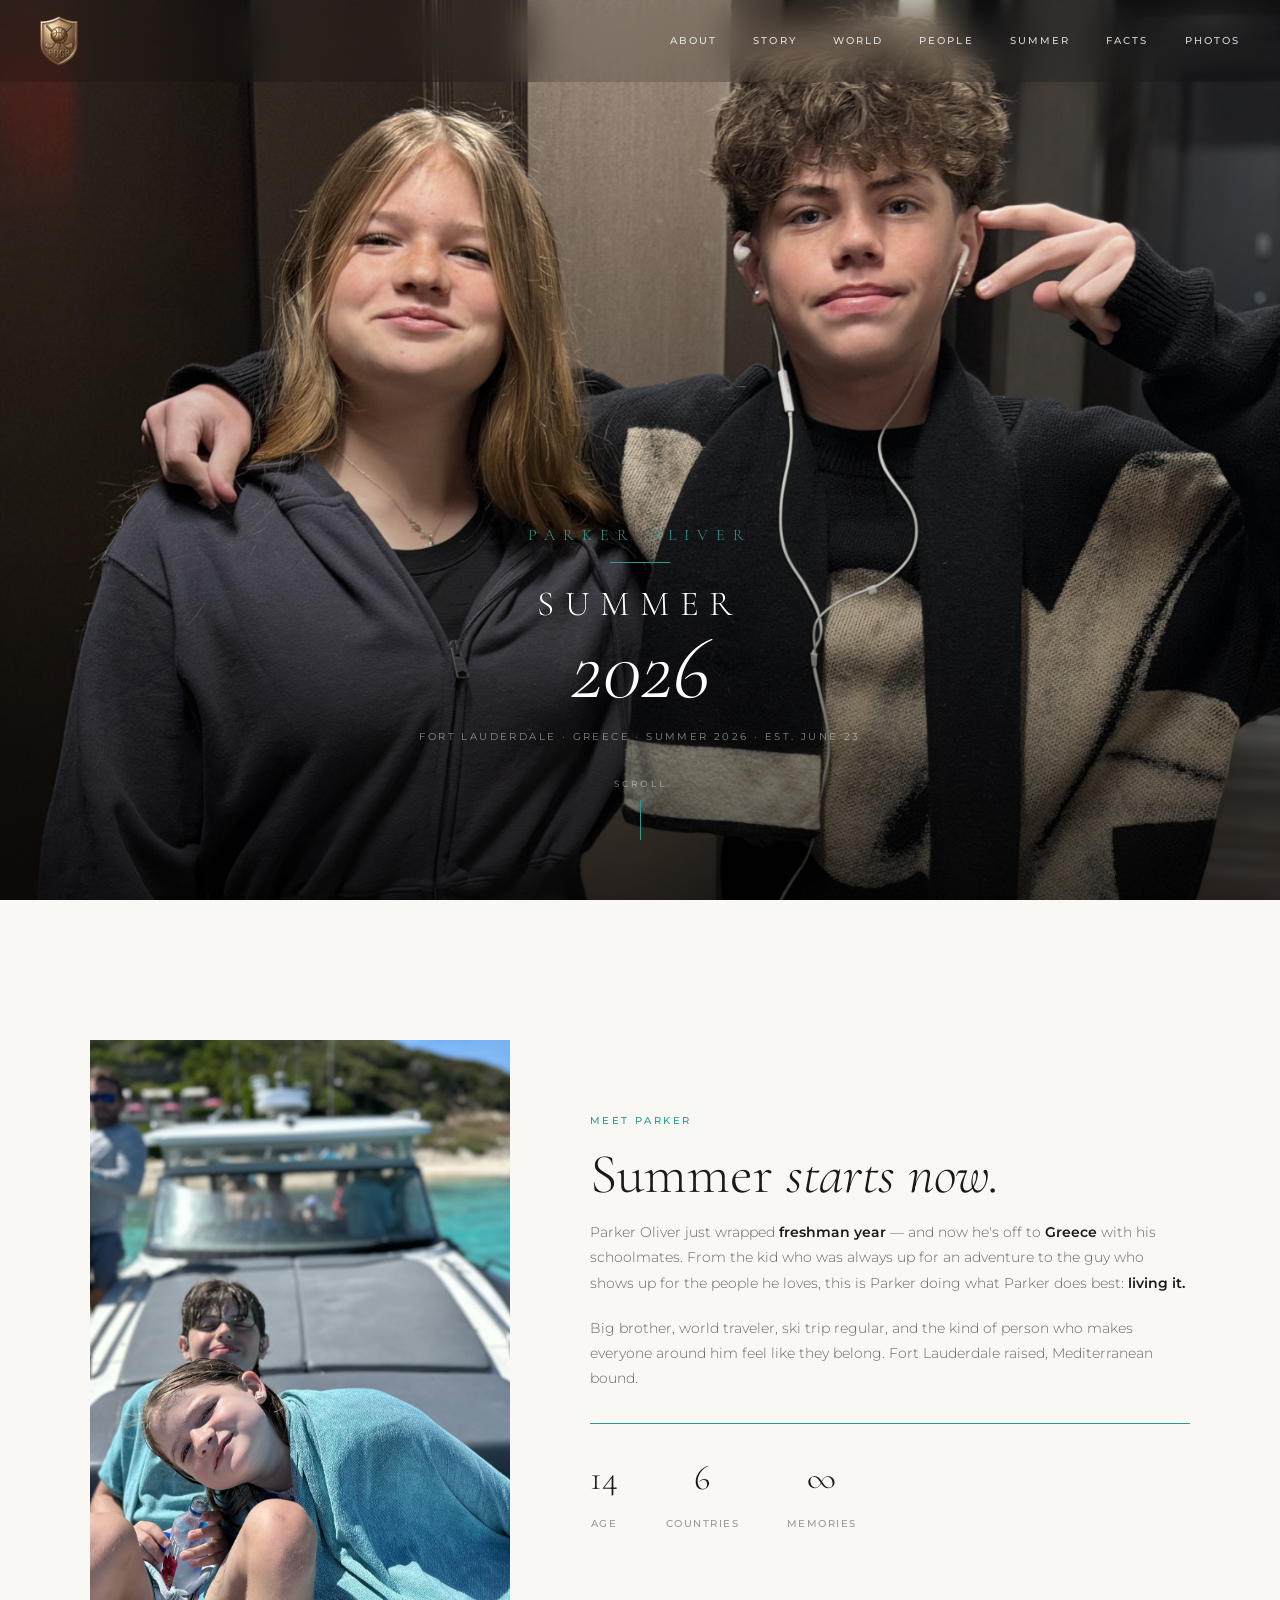
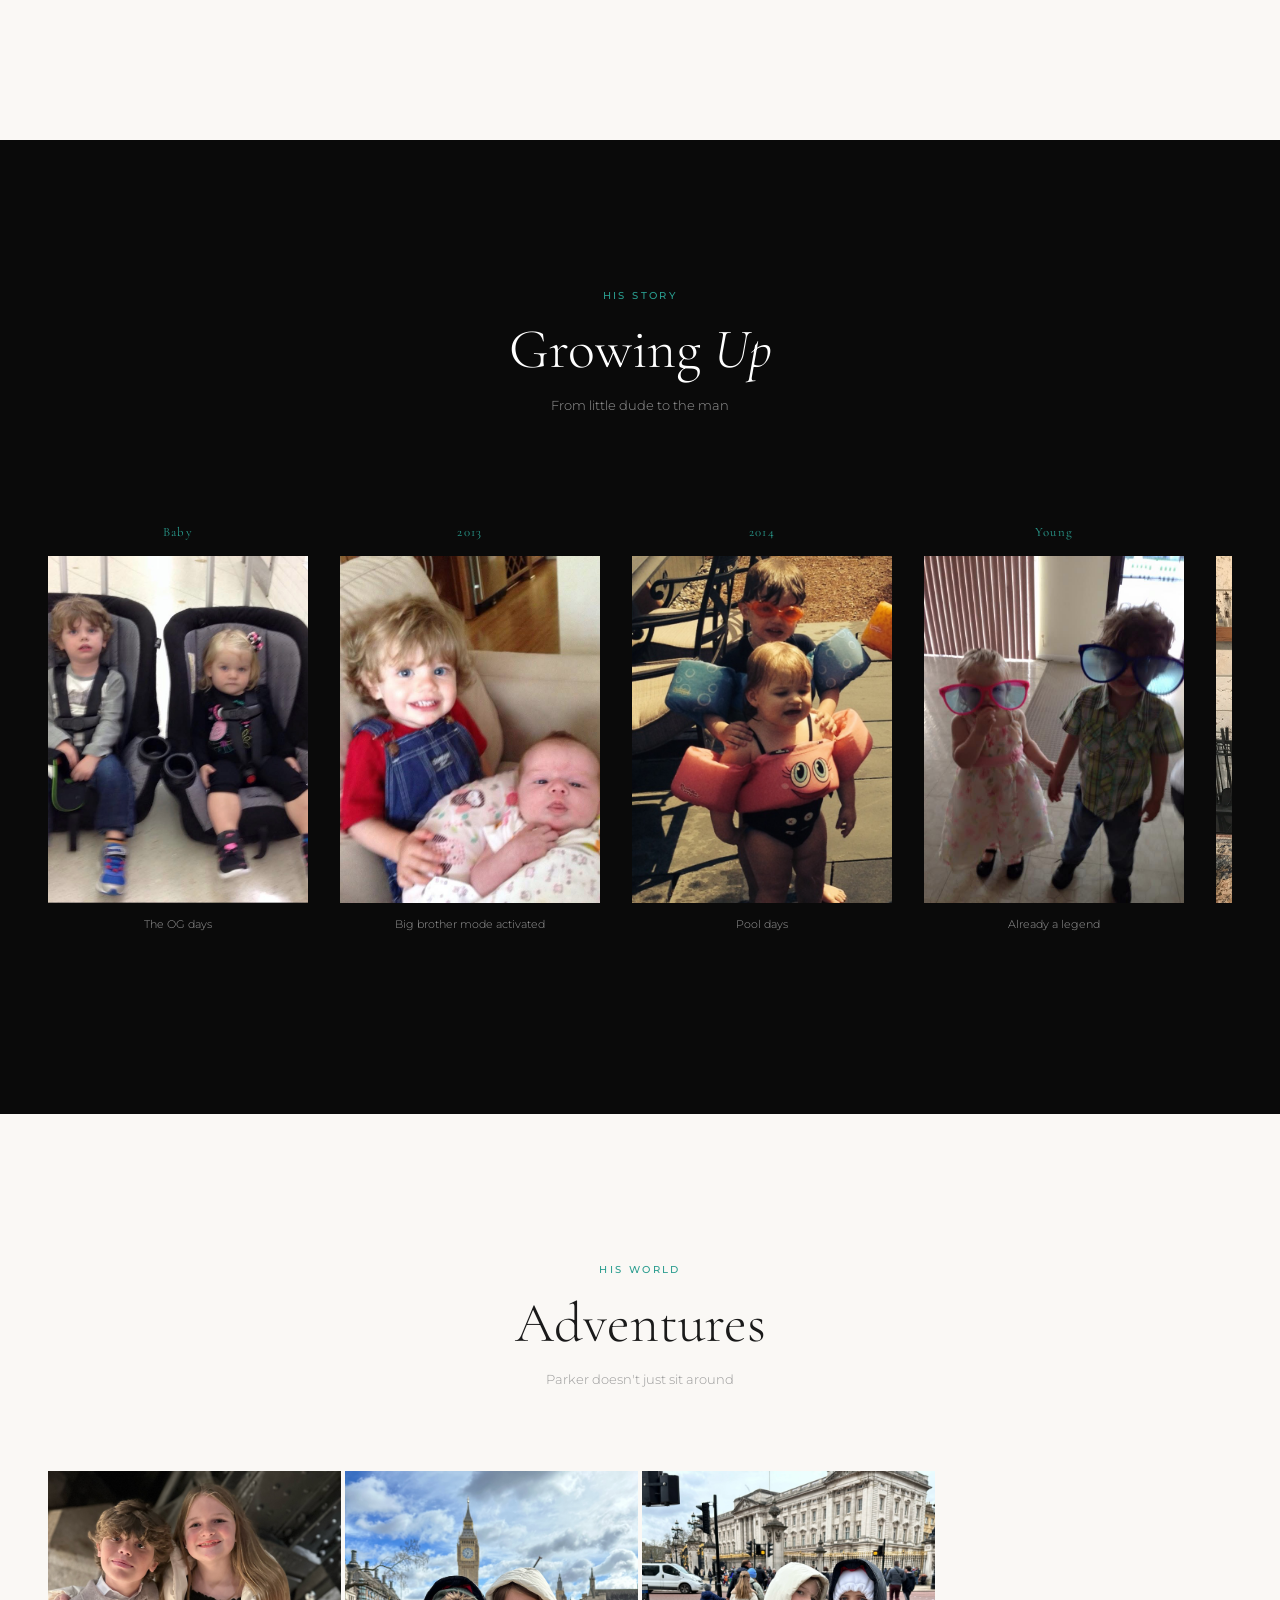
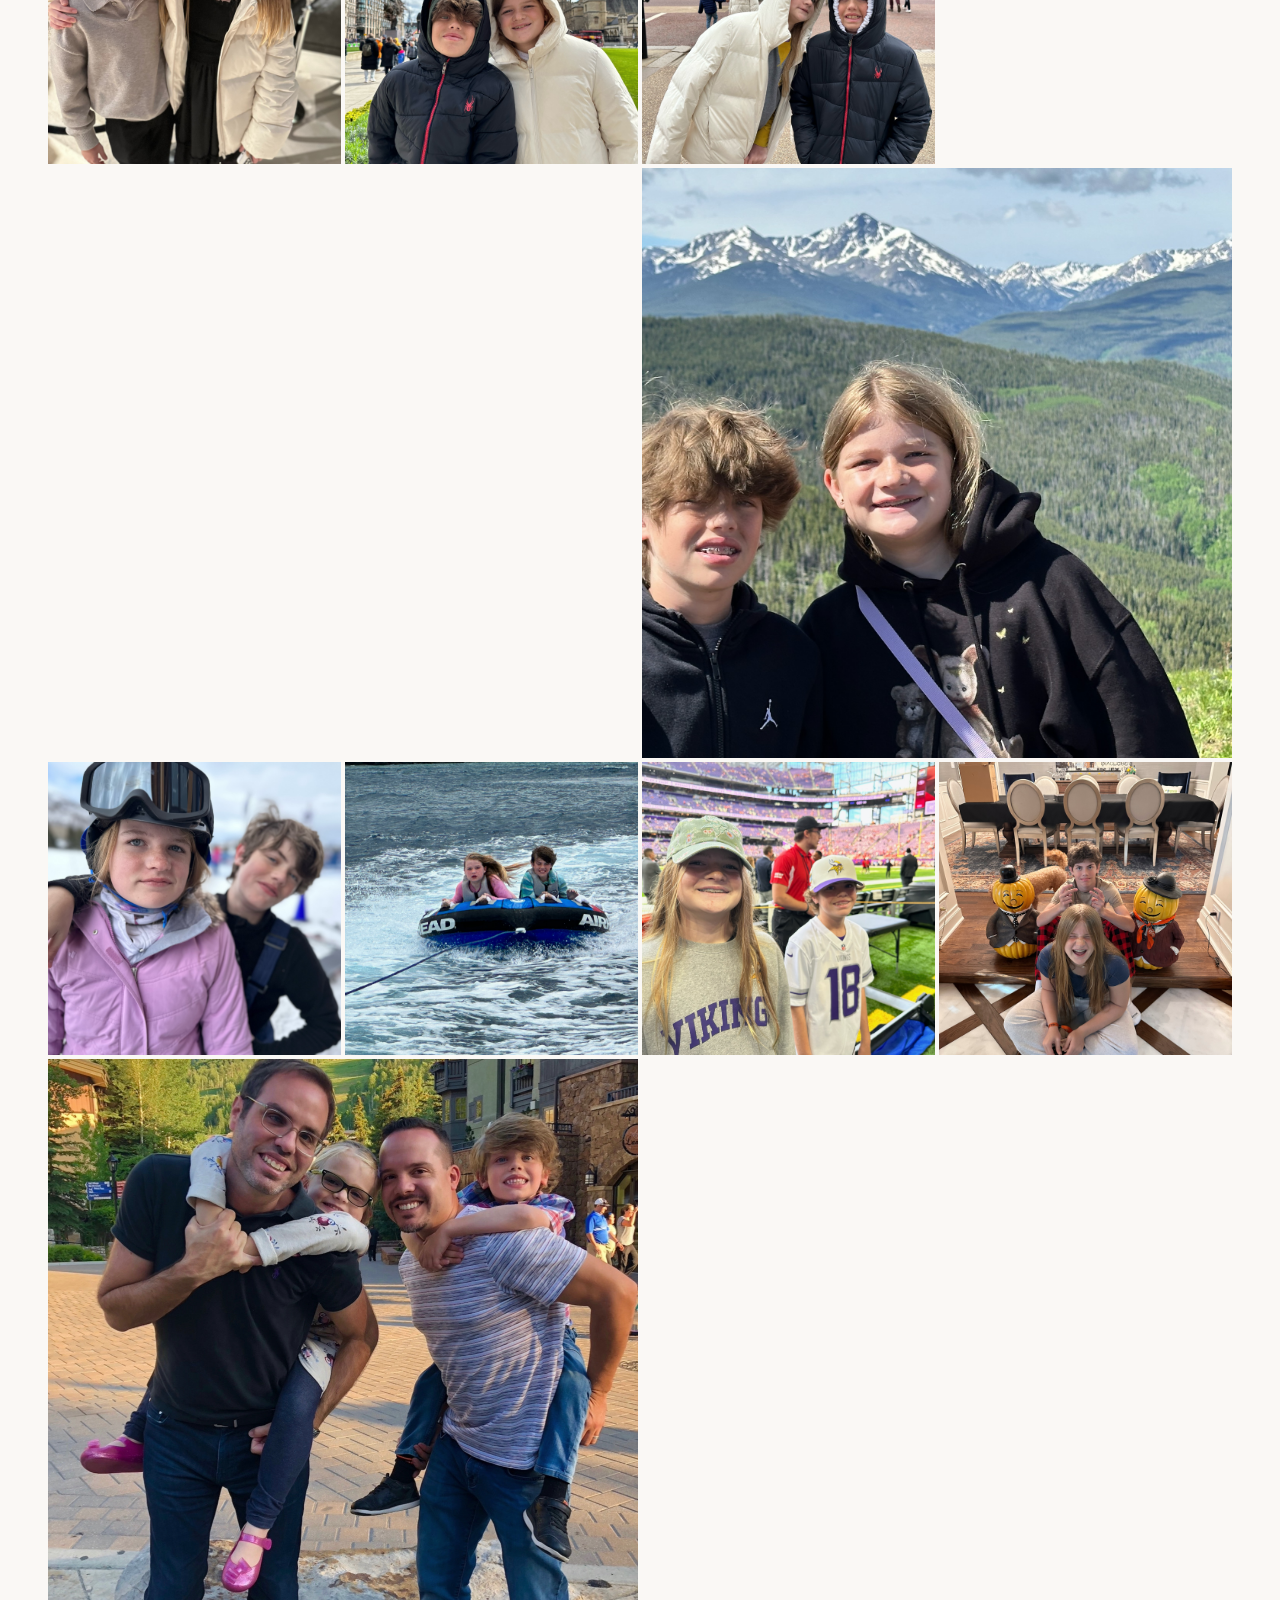
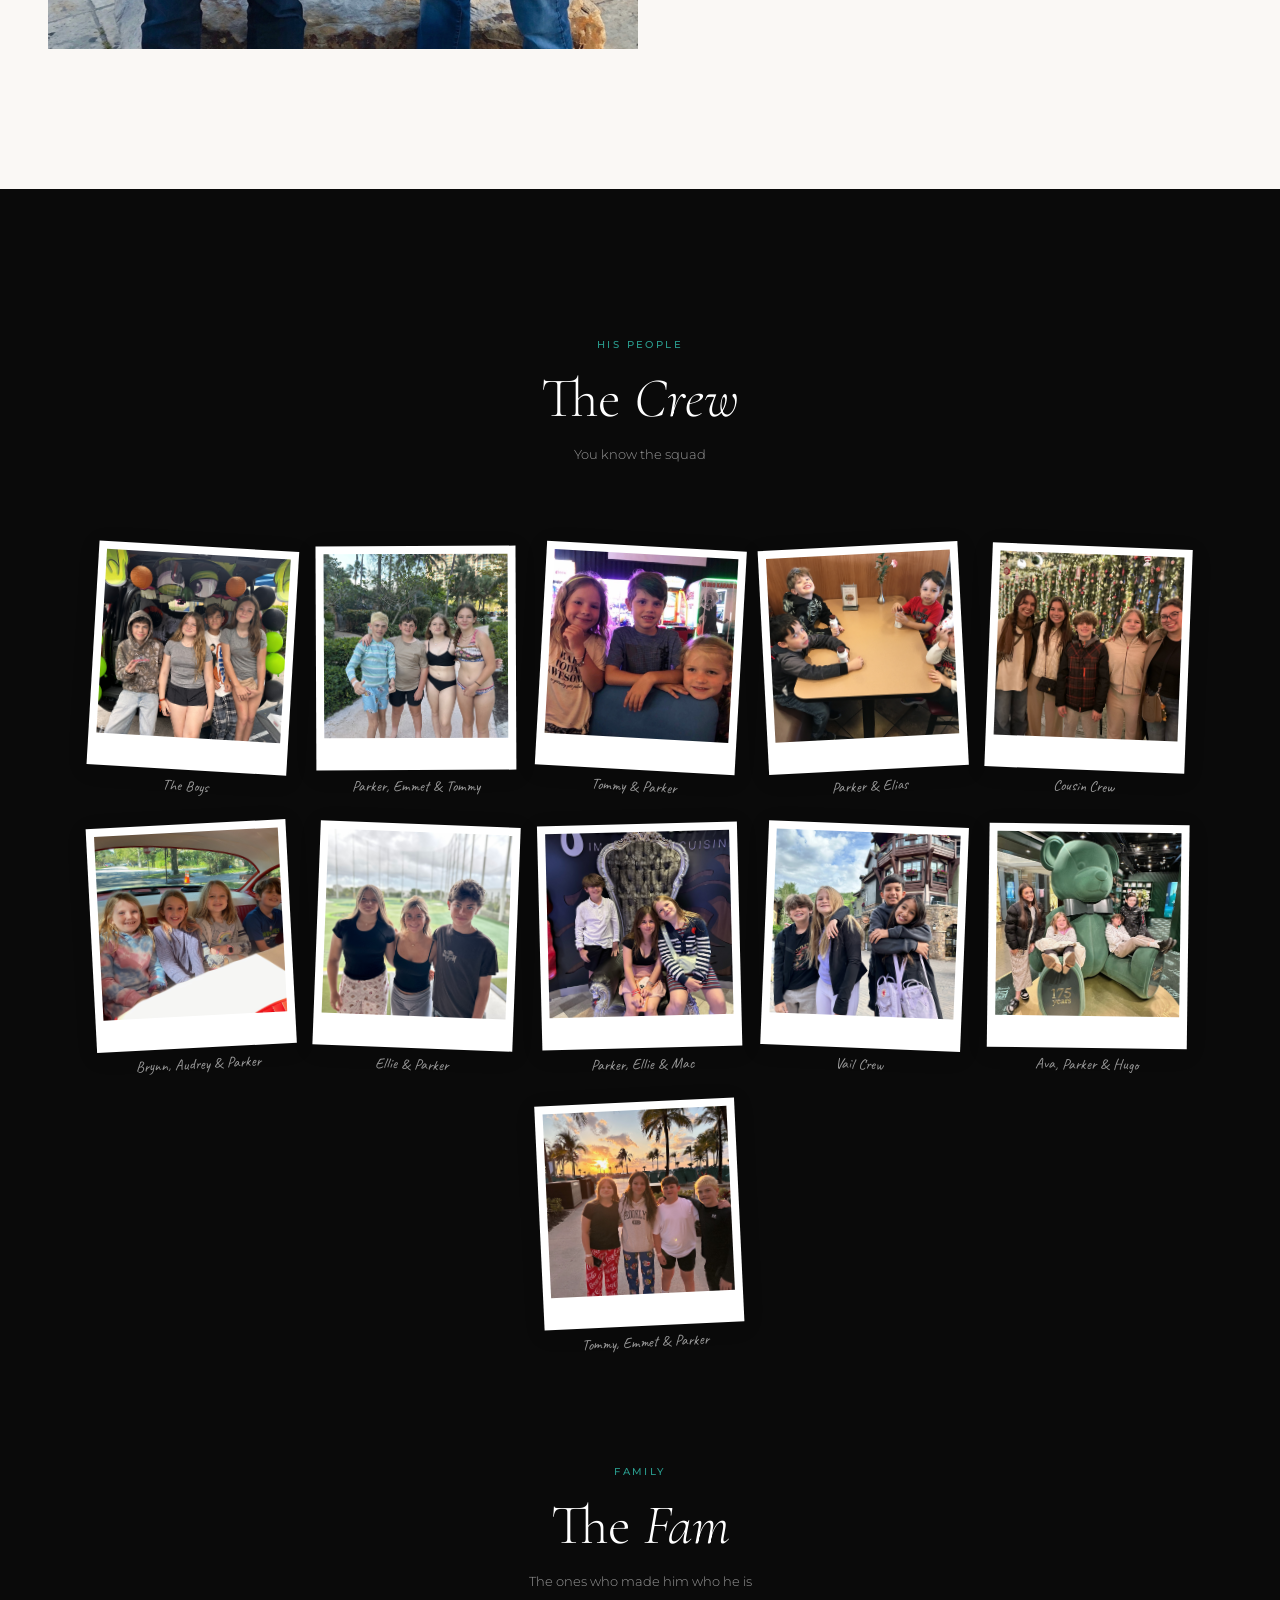
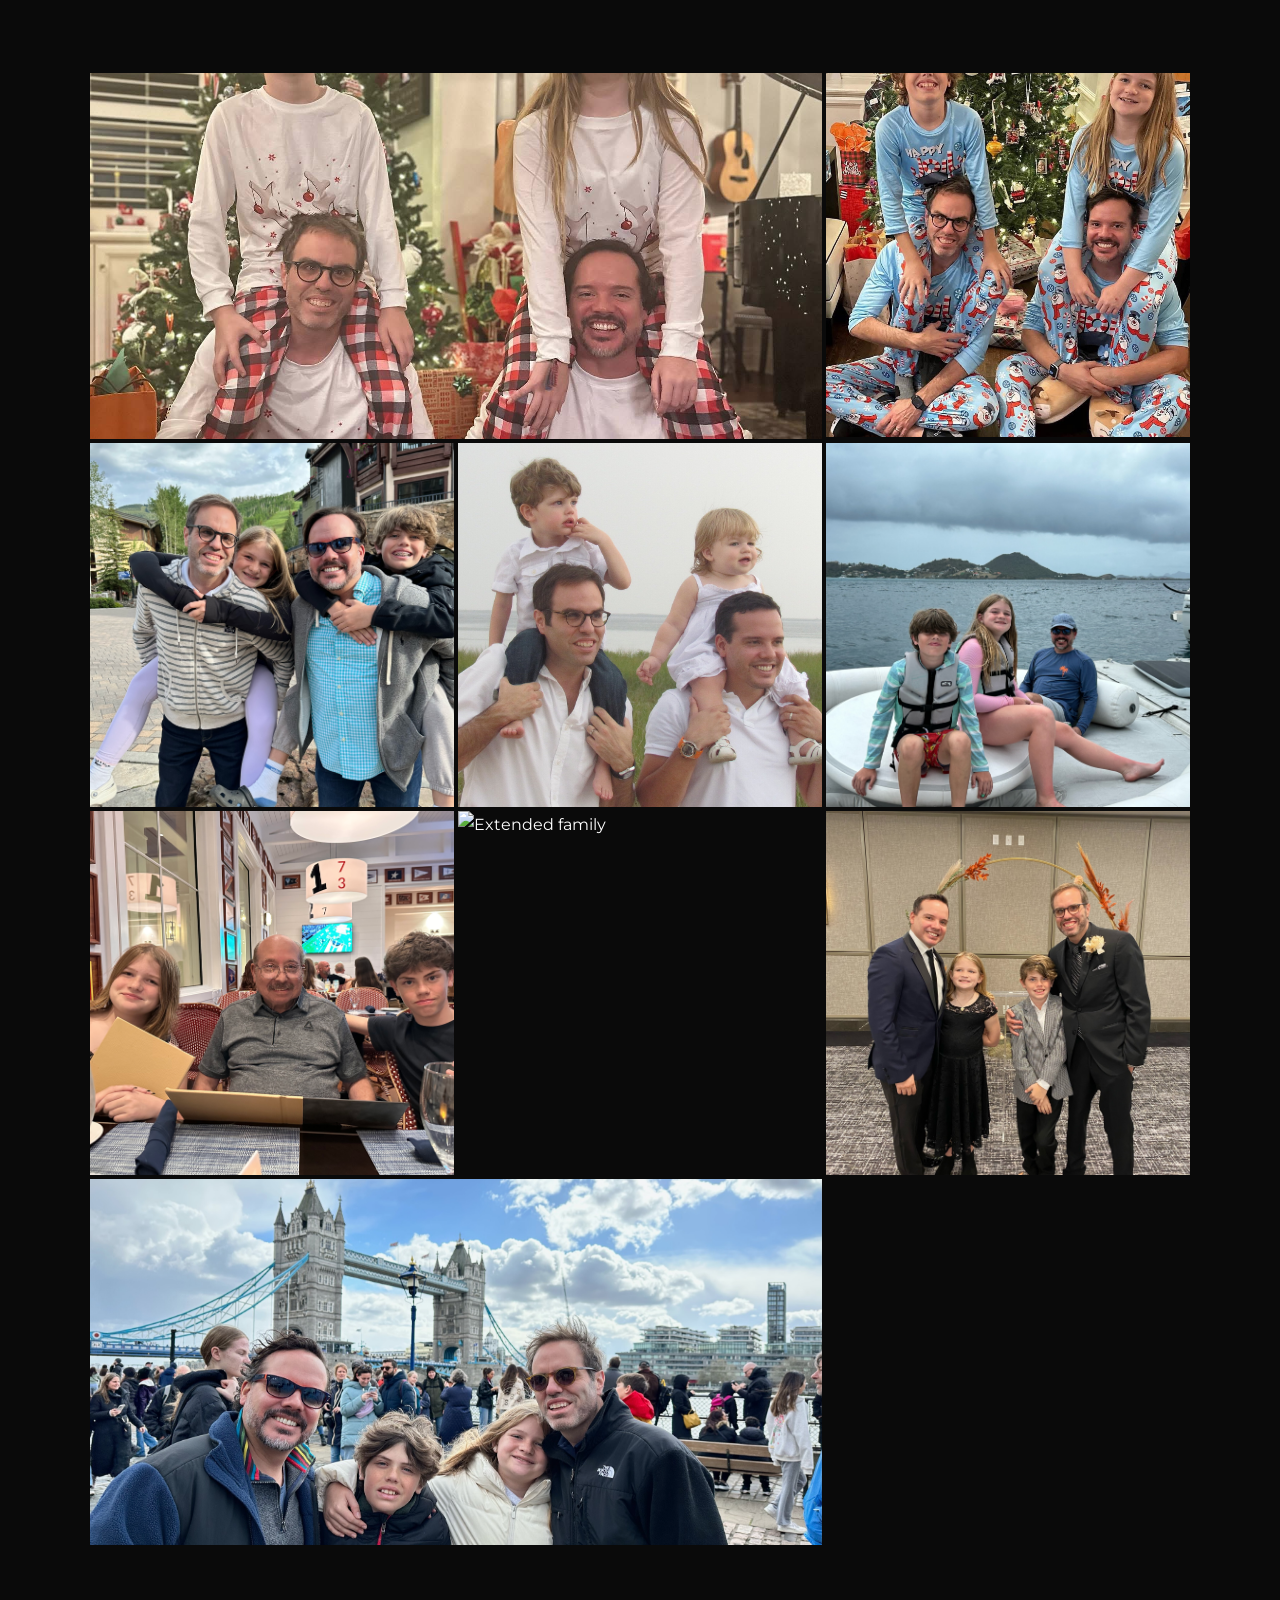
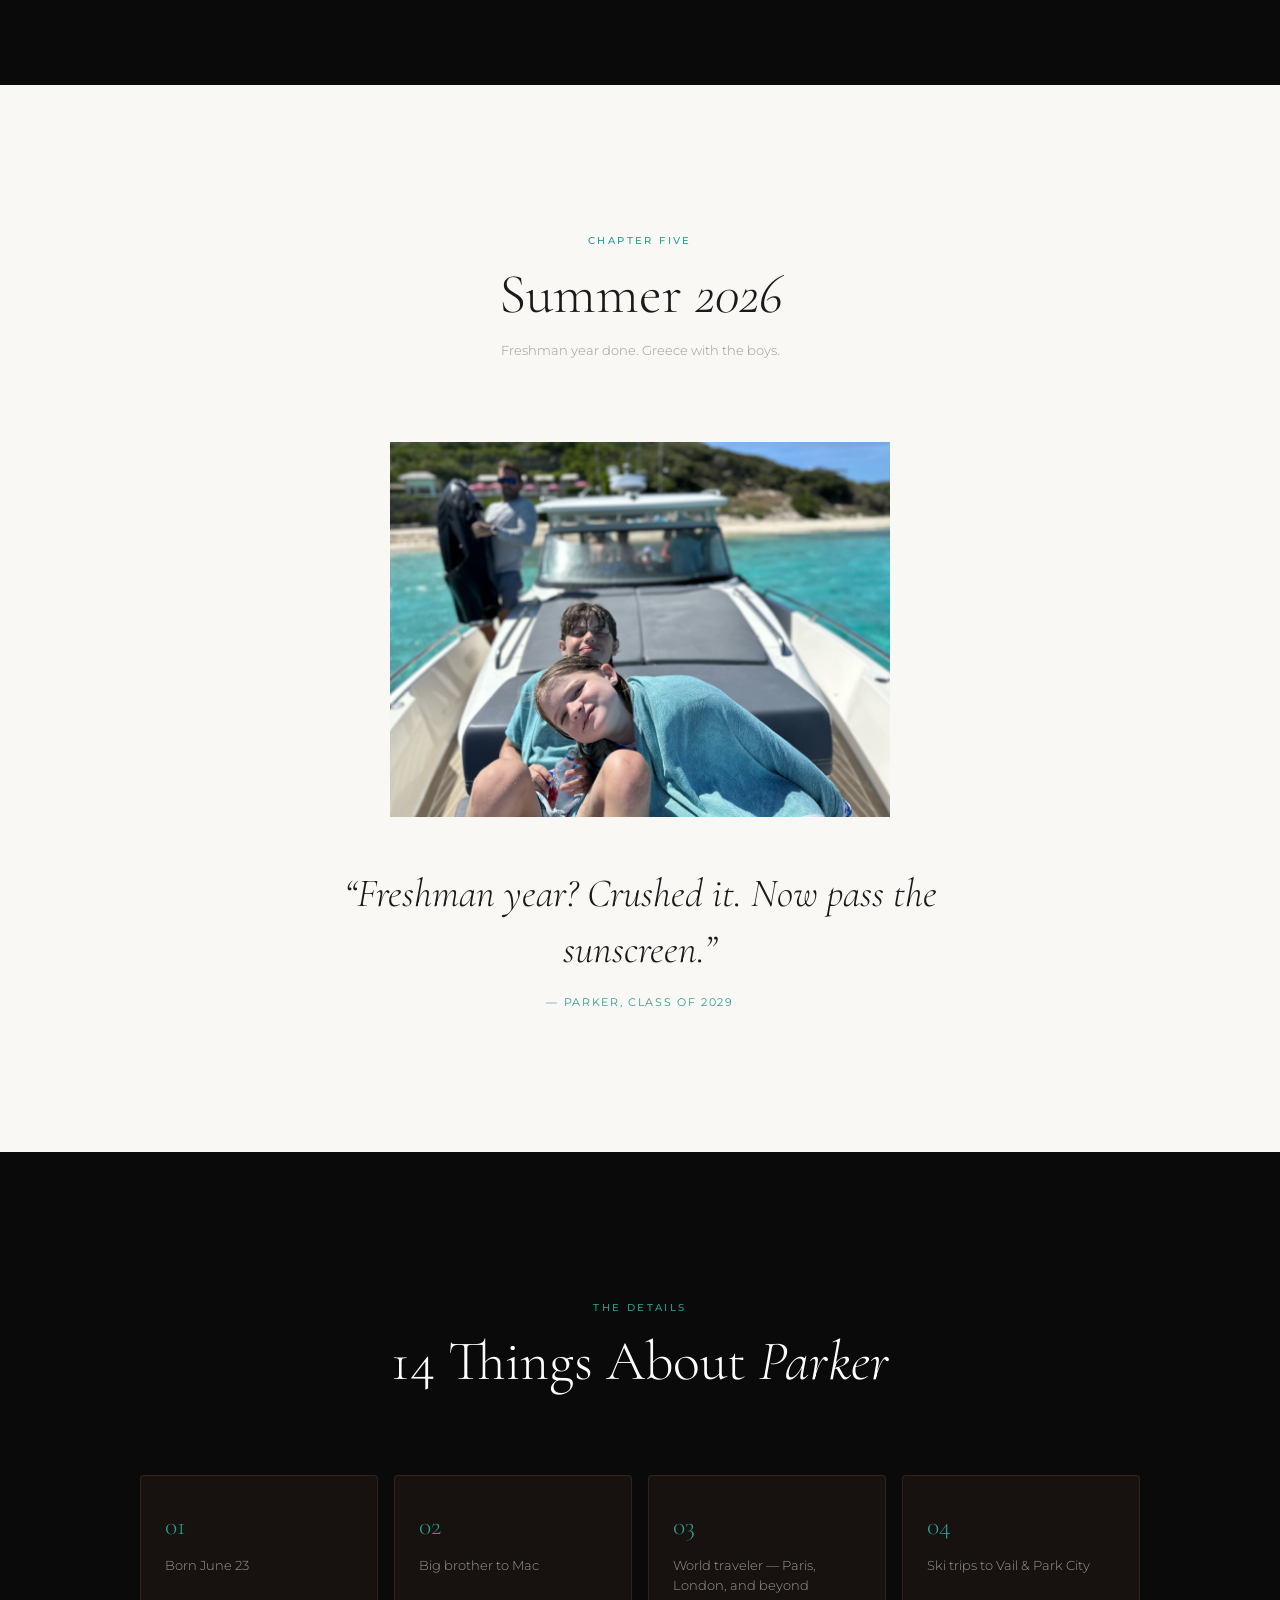
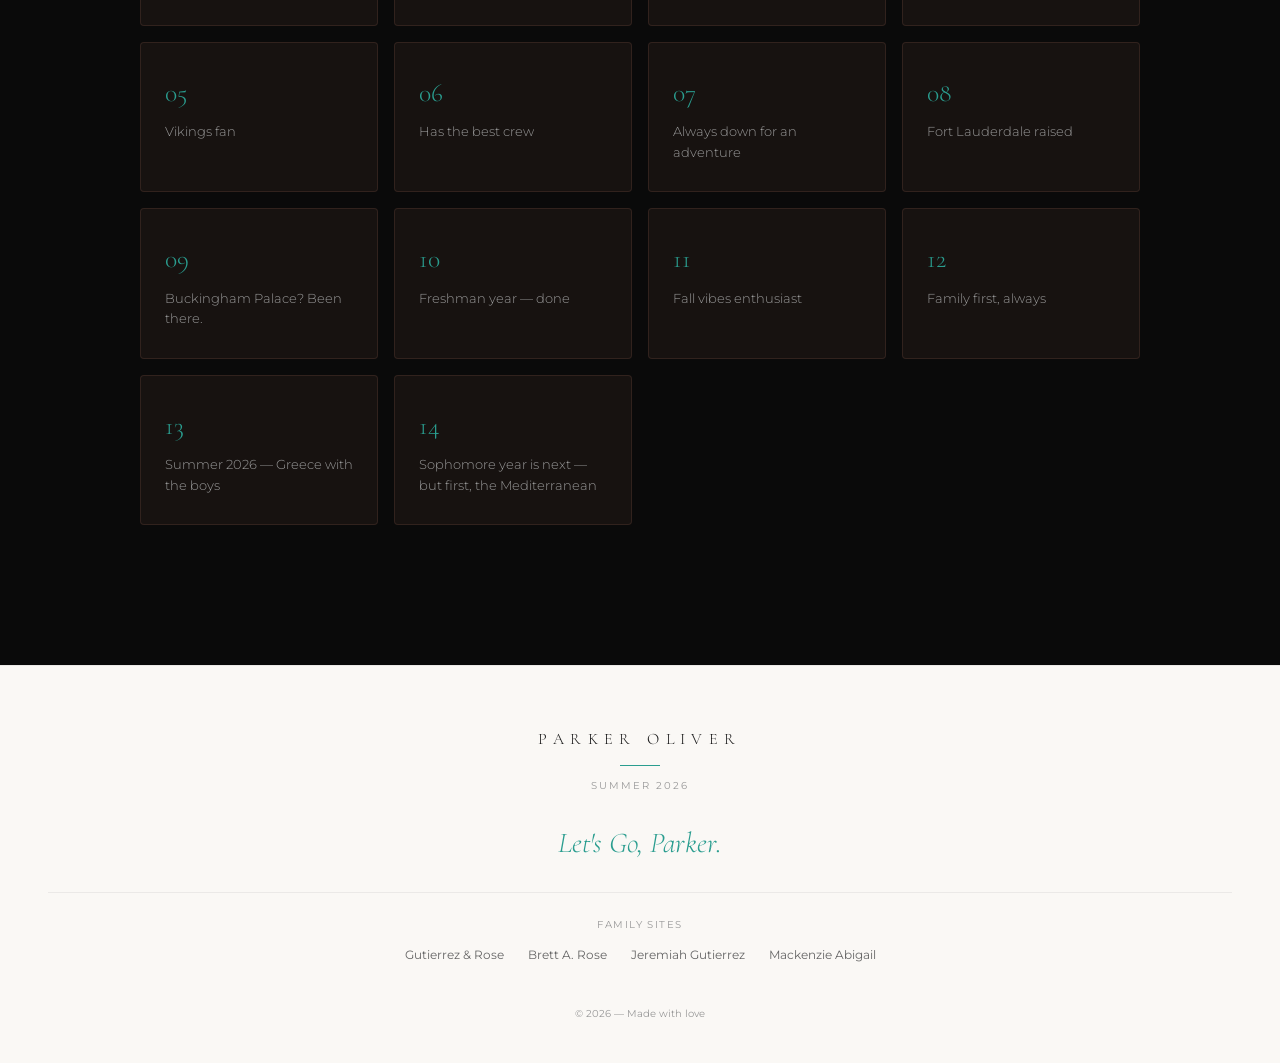
==== commit 38364a3d: "fix(privacy): Remove minor's birth year from public site Problem: Full birth date (June 23, 2011) on" ====
--- a/index.html
+++ b/index.html
@@ -53,7 +53,7 @@
         <span class="hero-headline-top">Summer</span>
         <span class="hero-headline-bottom"><em>2026</em></span>
       </h1>
-      <p class="hero-tagline">Fort Lauderdale &middot; Greece &middot; Summer 2026 &middot; Est. June 23, 2011</p>
+      <p class="hero-tagline">Fort Lauderdale &middot; Greece &middot; Summer 2026 &middot; Est. June 23</p>
       <div class="hero-scroll">
         <span>Scroll</span>
         <div class="scroll-line"></div>
@@ -430,7 +430,7 @@
     <div class="facts-grid">
       <div class="fact-card reveal">
         <span class="fact-num">01</span>
-        <p>Born June 23, 2011</p>
+        <p>Born June 23</p>
       </div>
       <div class="fact-card reveal">
         <span class="fact-num">02</span>
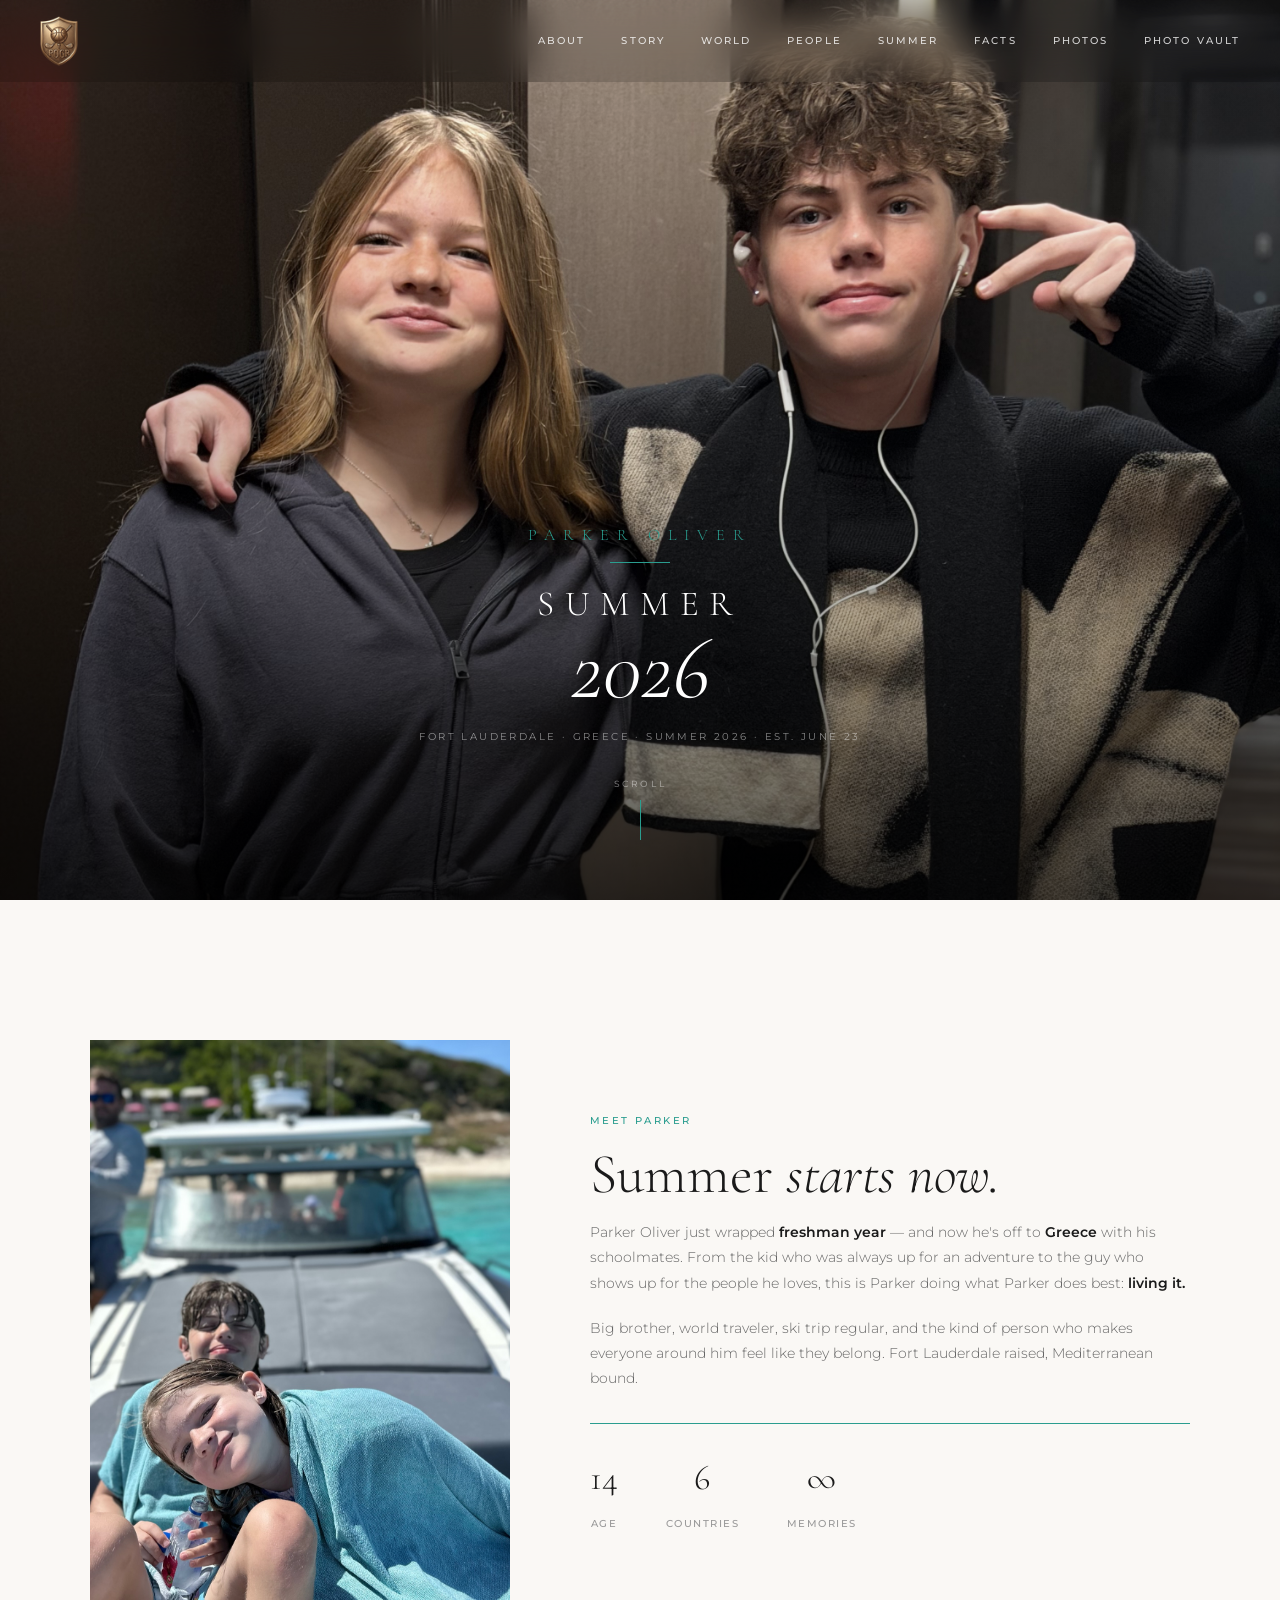
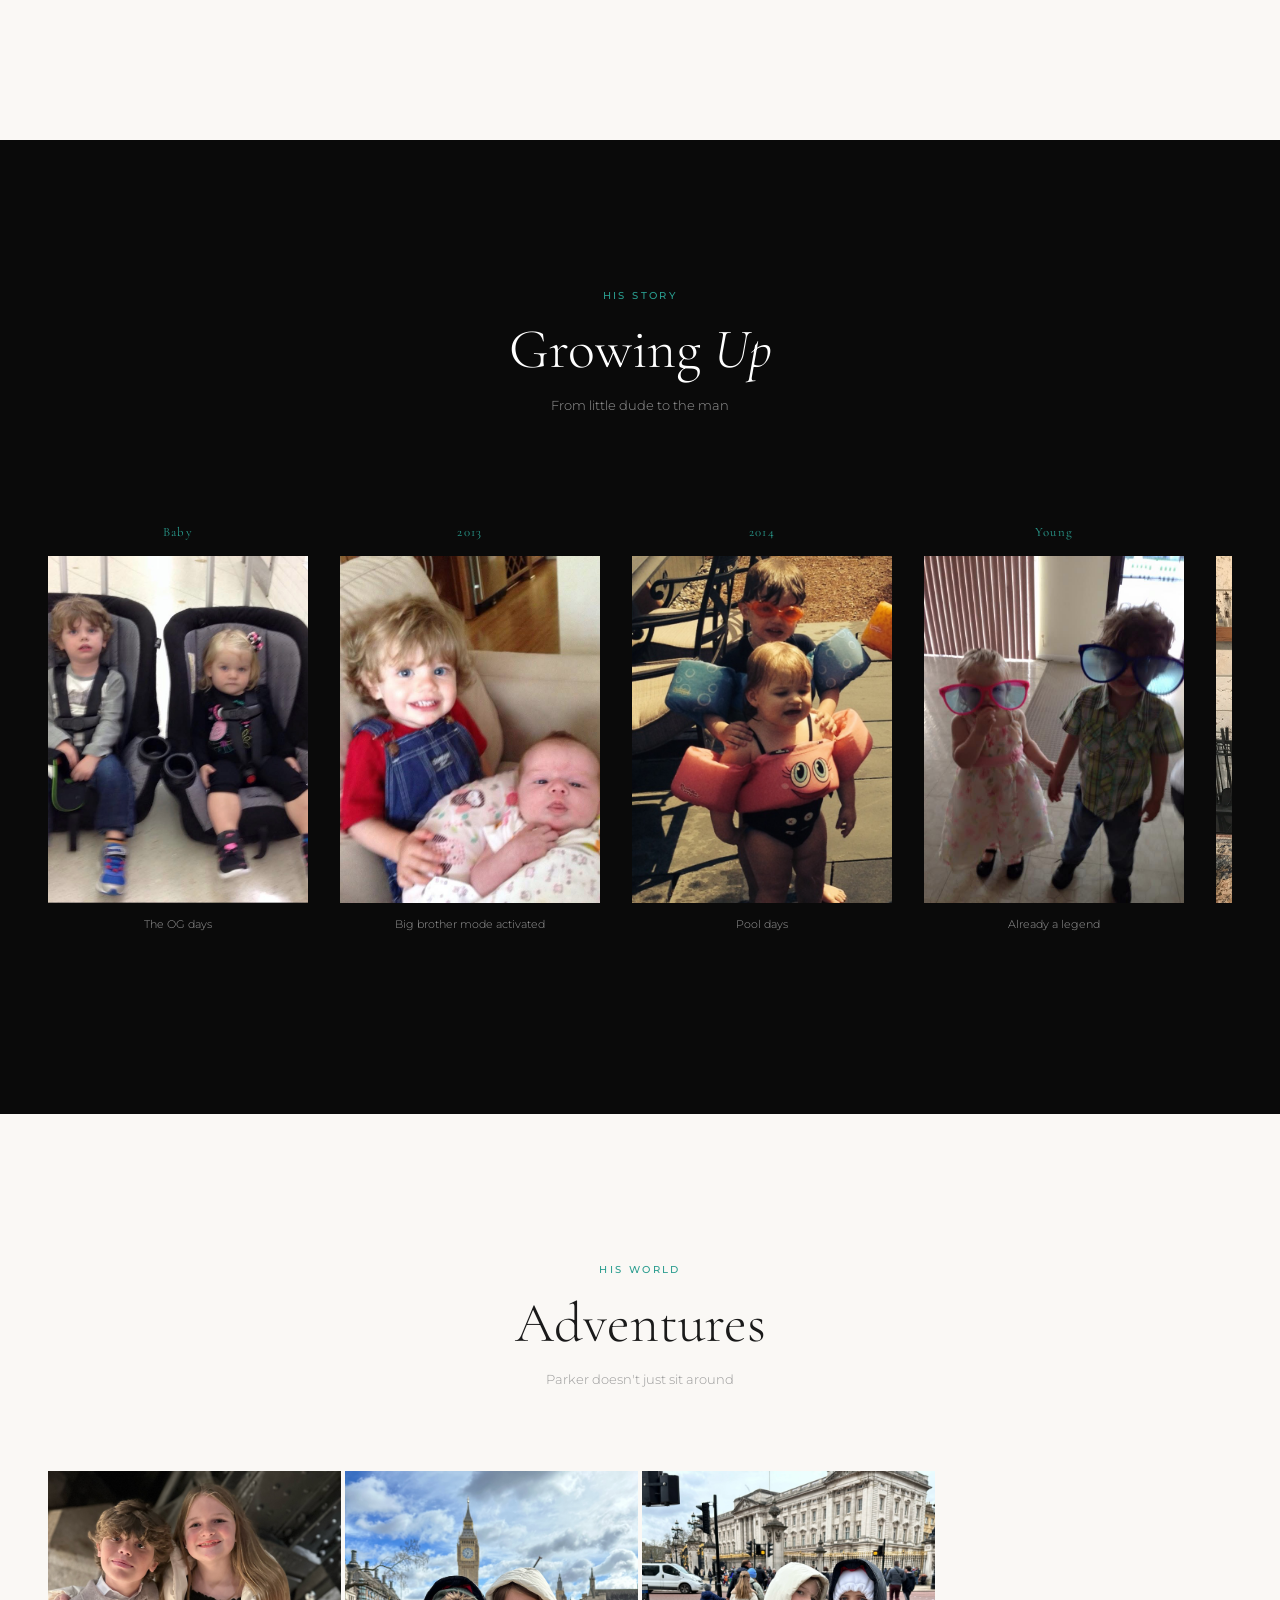
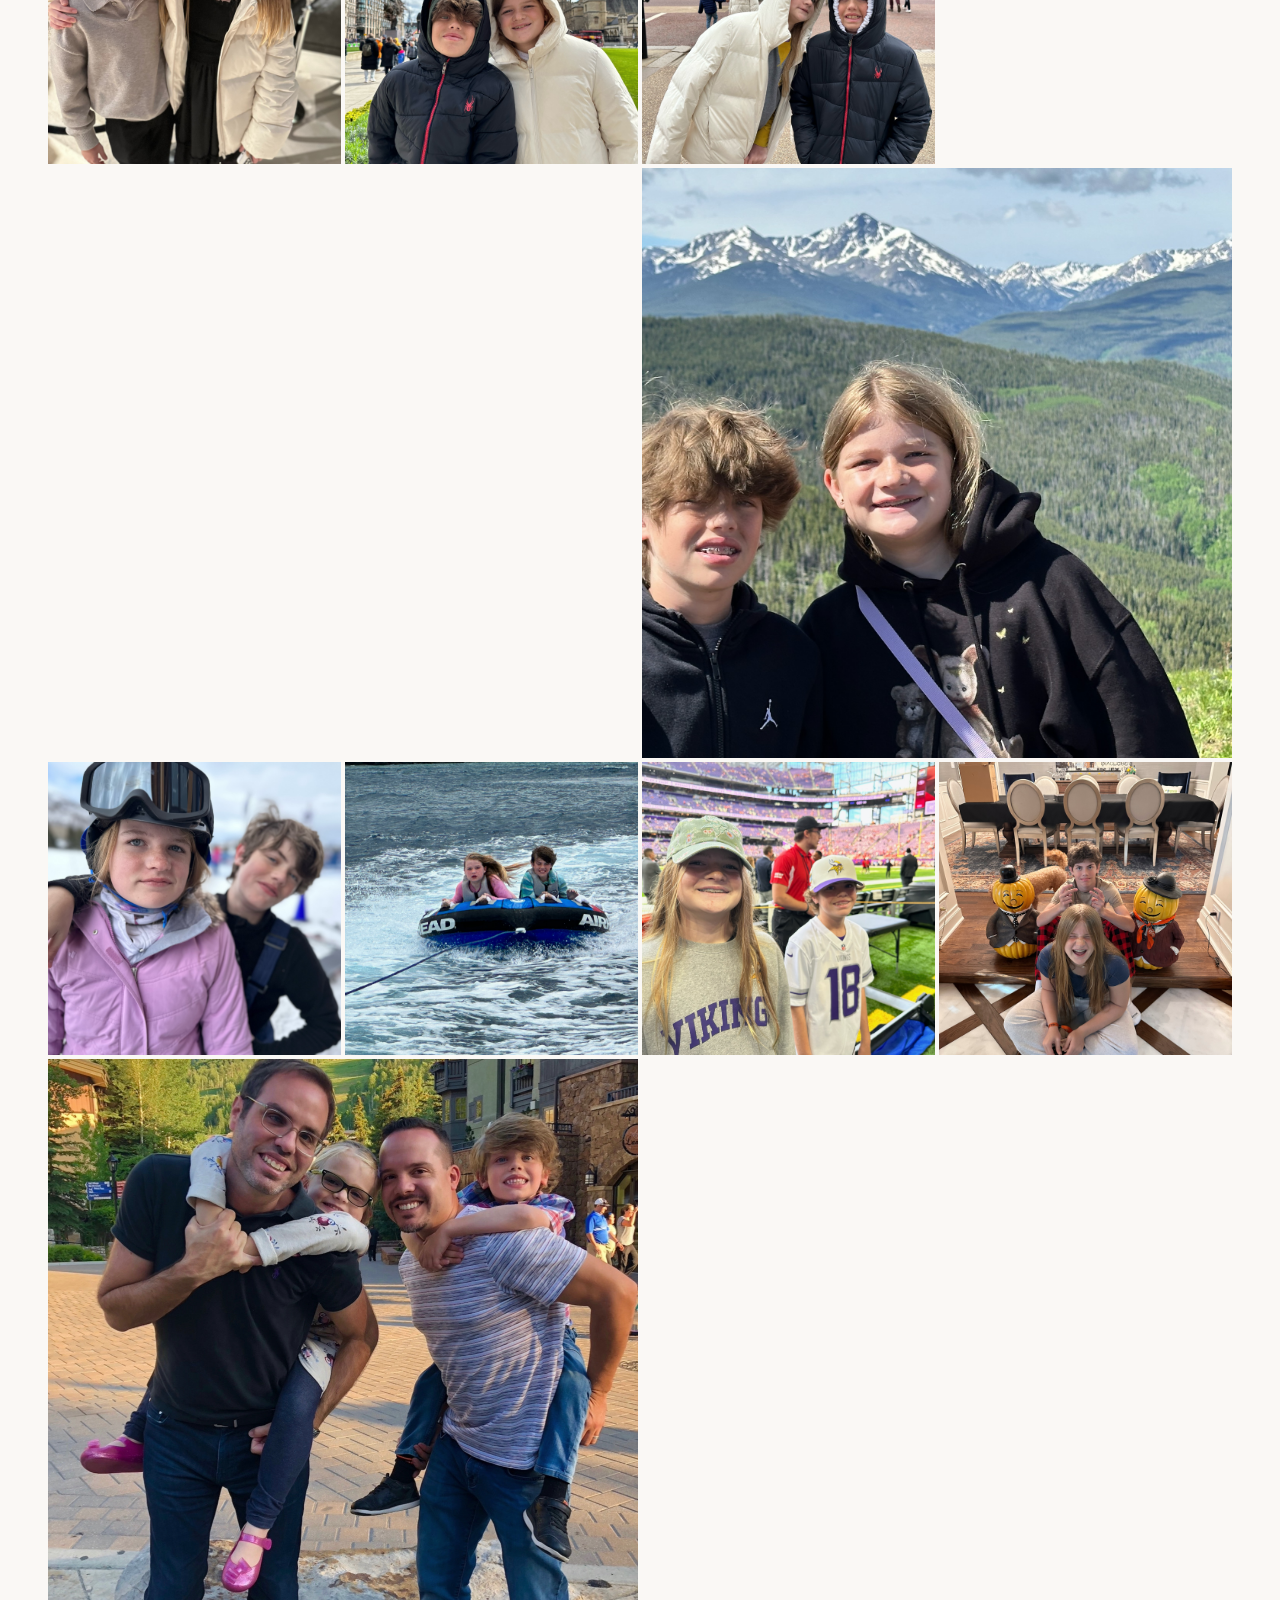
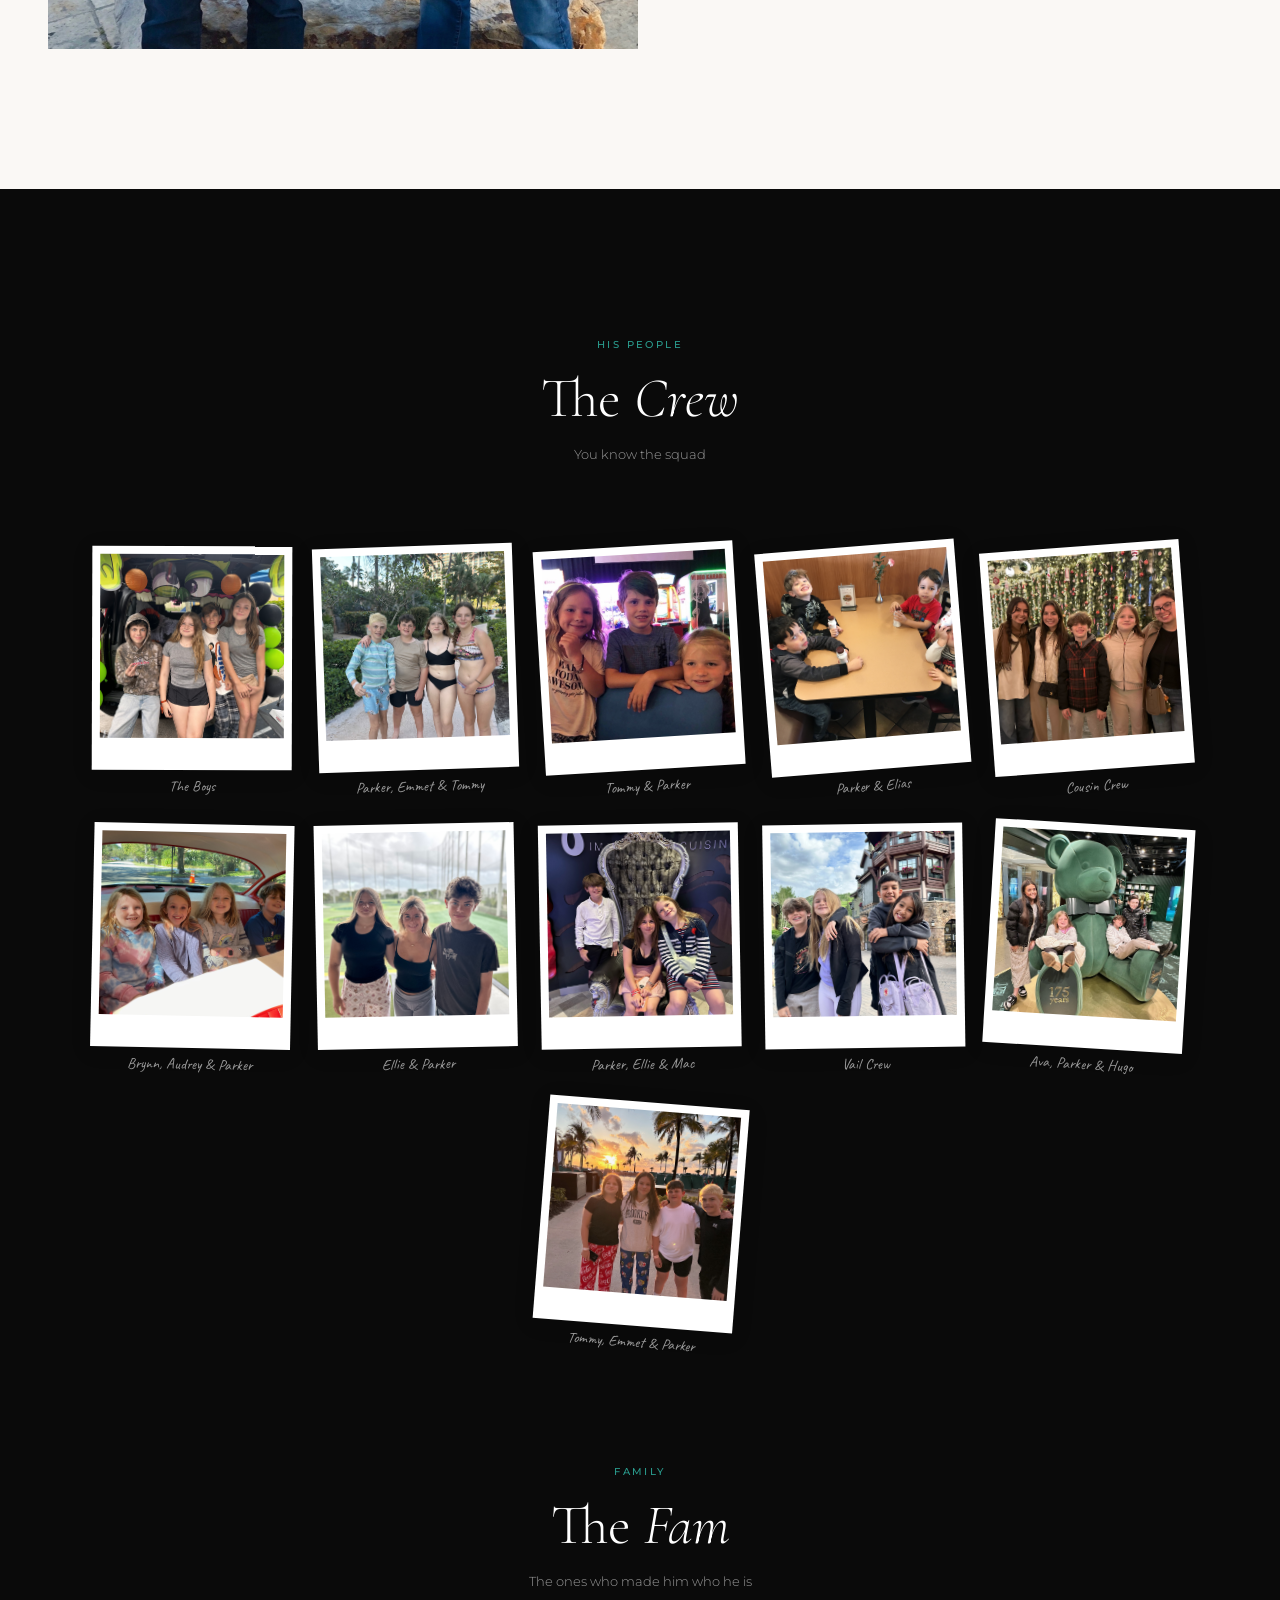
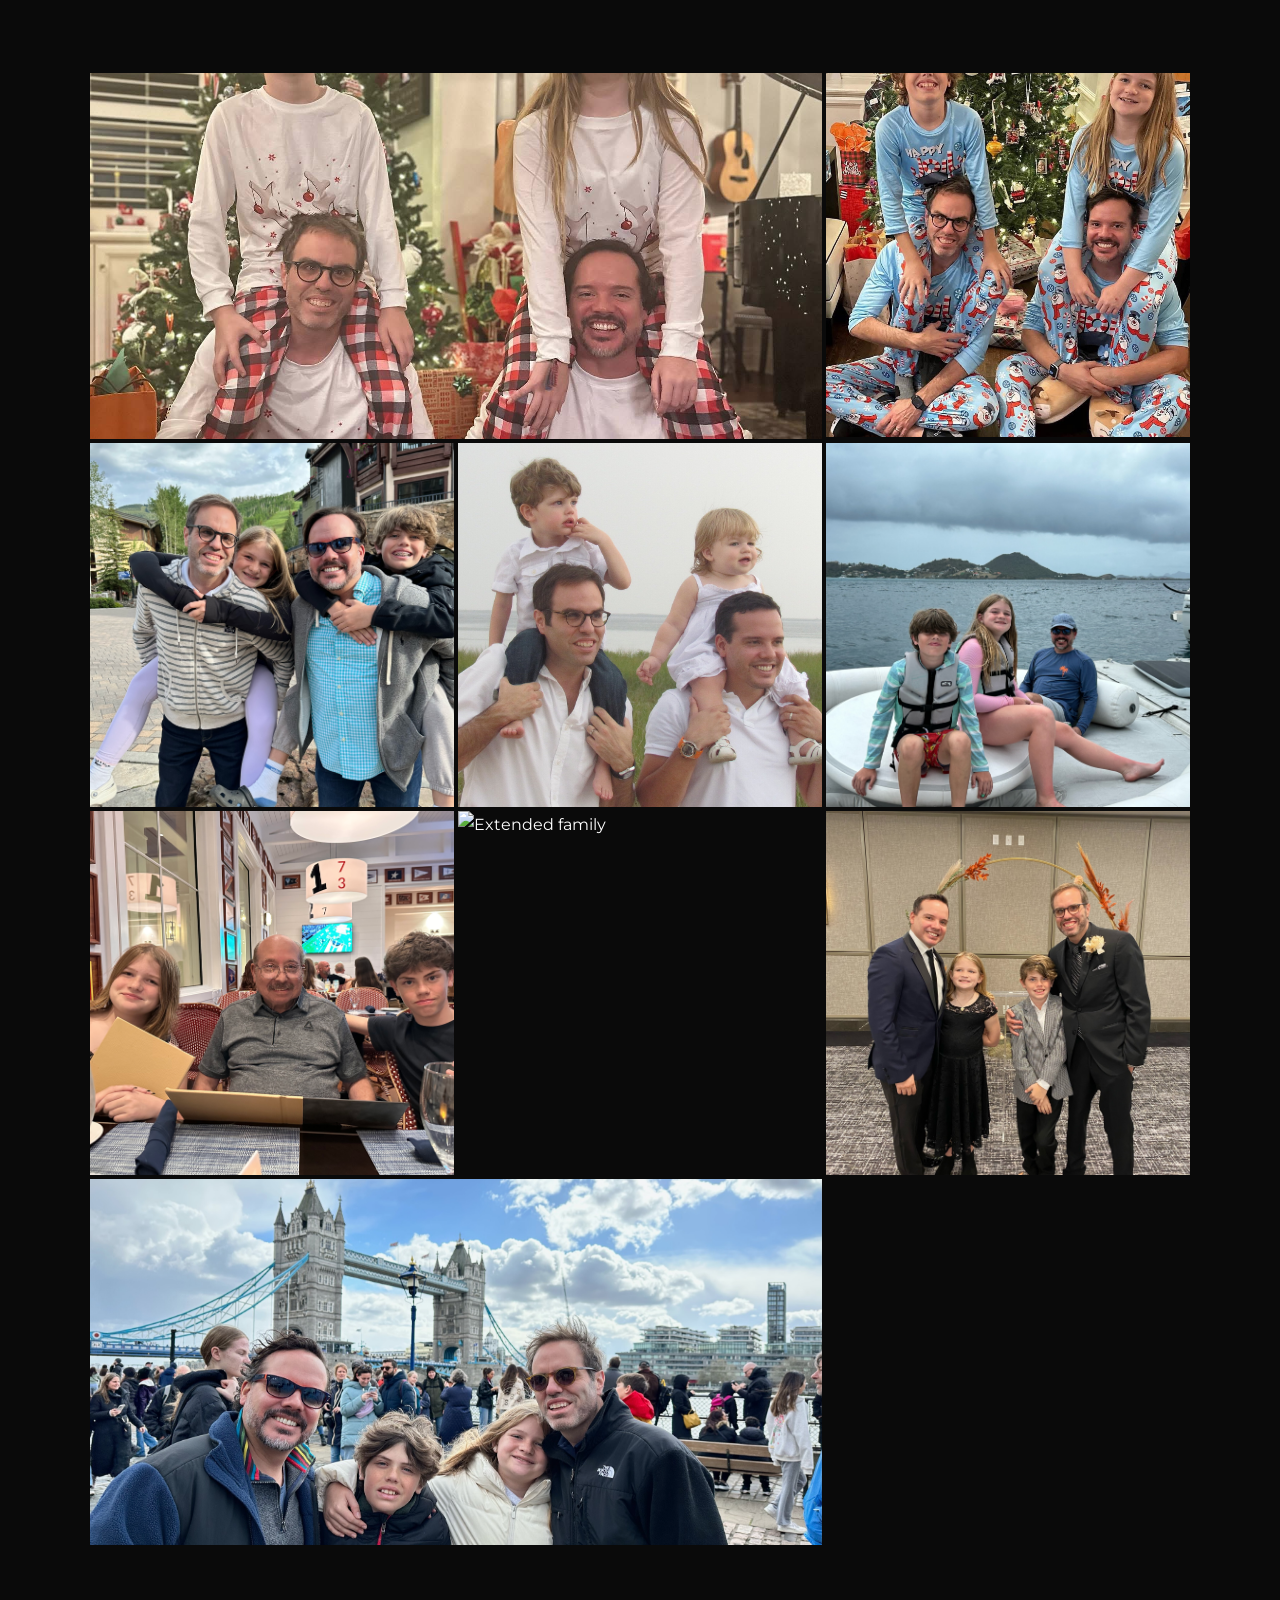
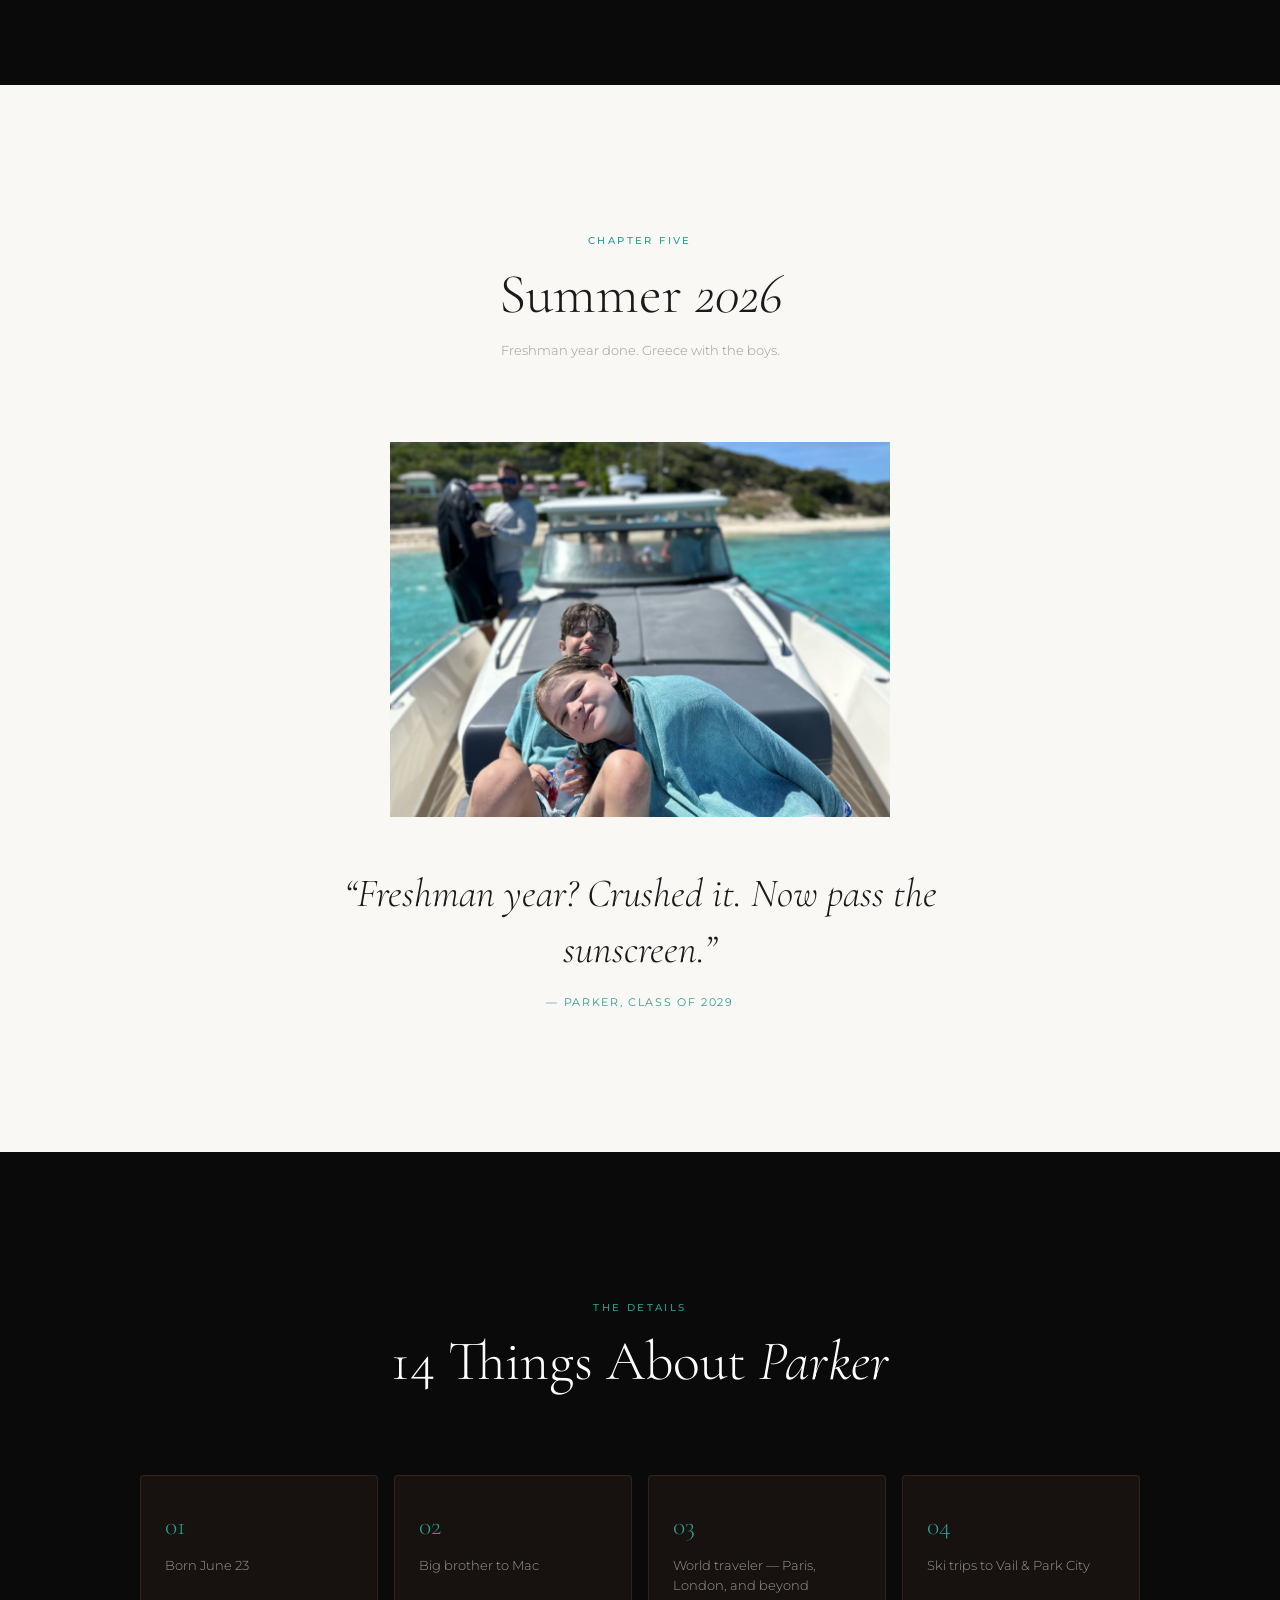
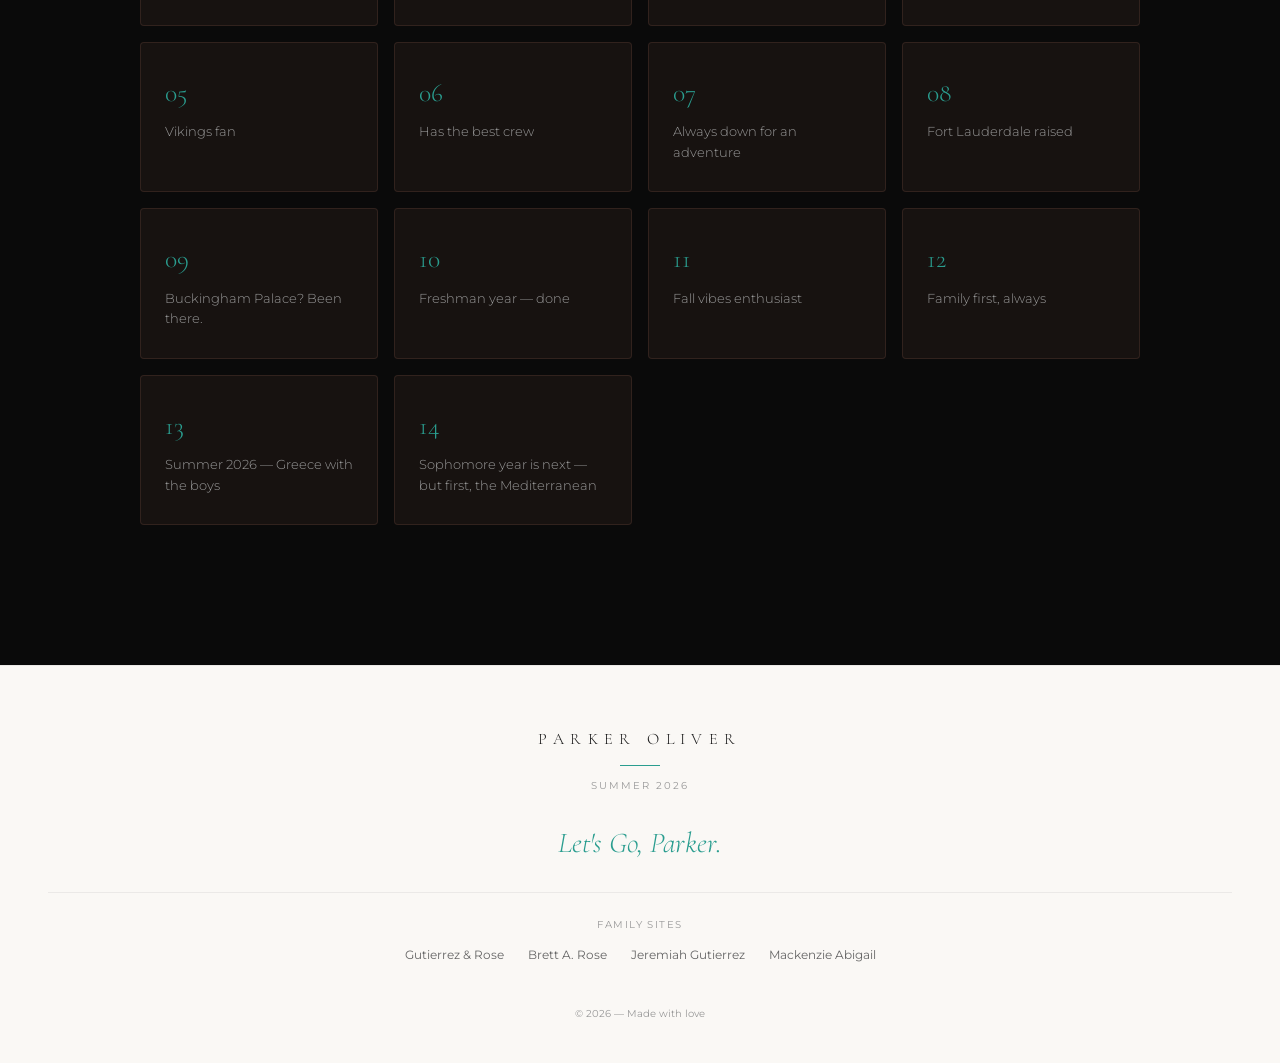
==== commit cc3adff0: "feat: add Photo Vault link to MorrowMark gallery Links to the MorrowMark-hosted album gallery alongs" ====
--- a/index.html
+++ b/index.html
@@ -25,6 +25,7 @@
       <a href="#summer-2026">Summer</a>
       <a href="#fun-facts">Facts</a>
       <a href="gallery.html">Photos</a>
+      <a href="https://legacy-ai-one.vercel.app/site/gutierrez-rose/parker" target="_blank">Photo Vault</a>
     </div>
     <button class="nav-toggle" id="navToggle" aria-label="Menu">
       <span></span><span></span><span></span>
@@ -40,6 +41,7 @@
     <a href="#summer-2026">Summer</a>
     <a href="#fun-facts">Facts</a>
     <a href="gallery.html">Photos</a>
+    <a href="https://legacy-ai-one.vercel.app/site/gutierrez-rose/parker" target="_blank">Photo Vault</a>
   </div>
 
   <!-- Hero — full-bleed magazine cover -->
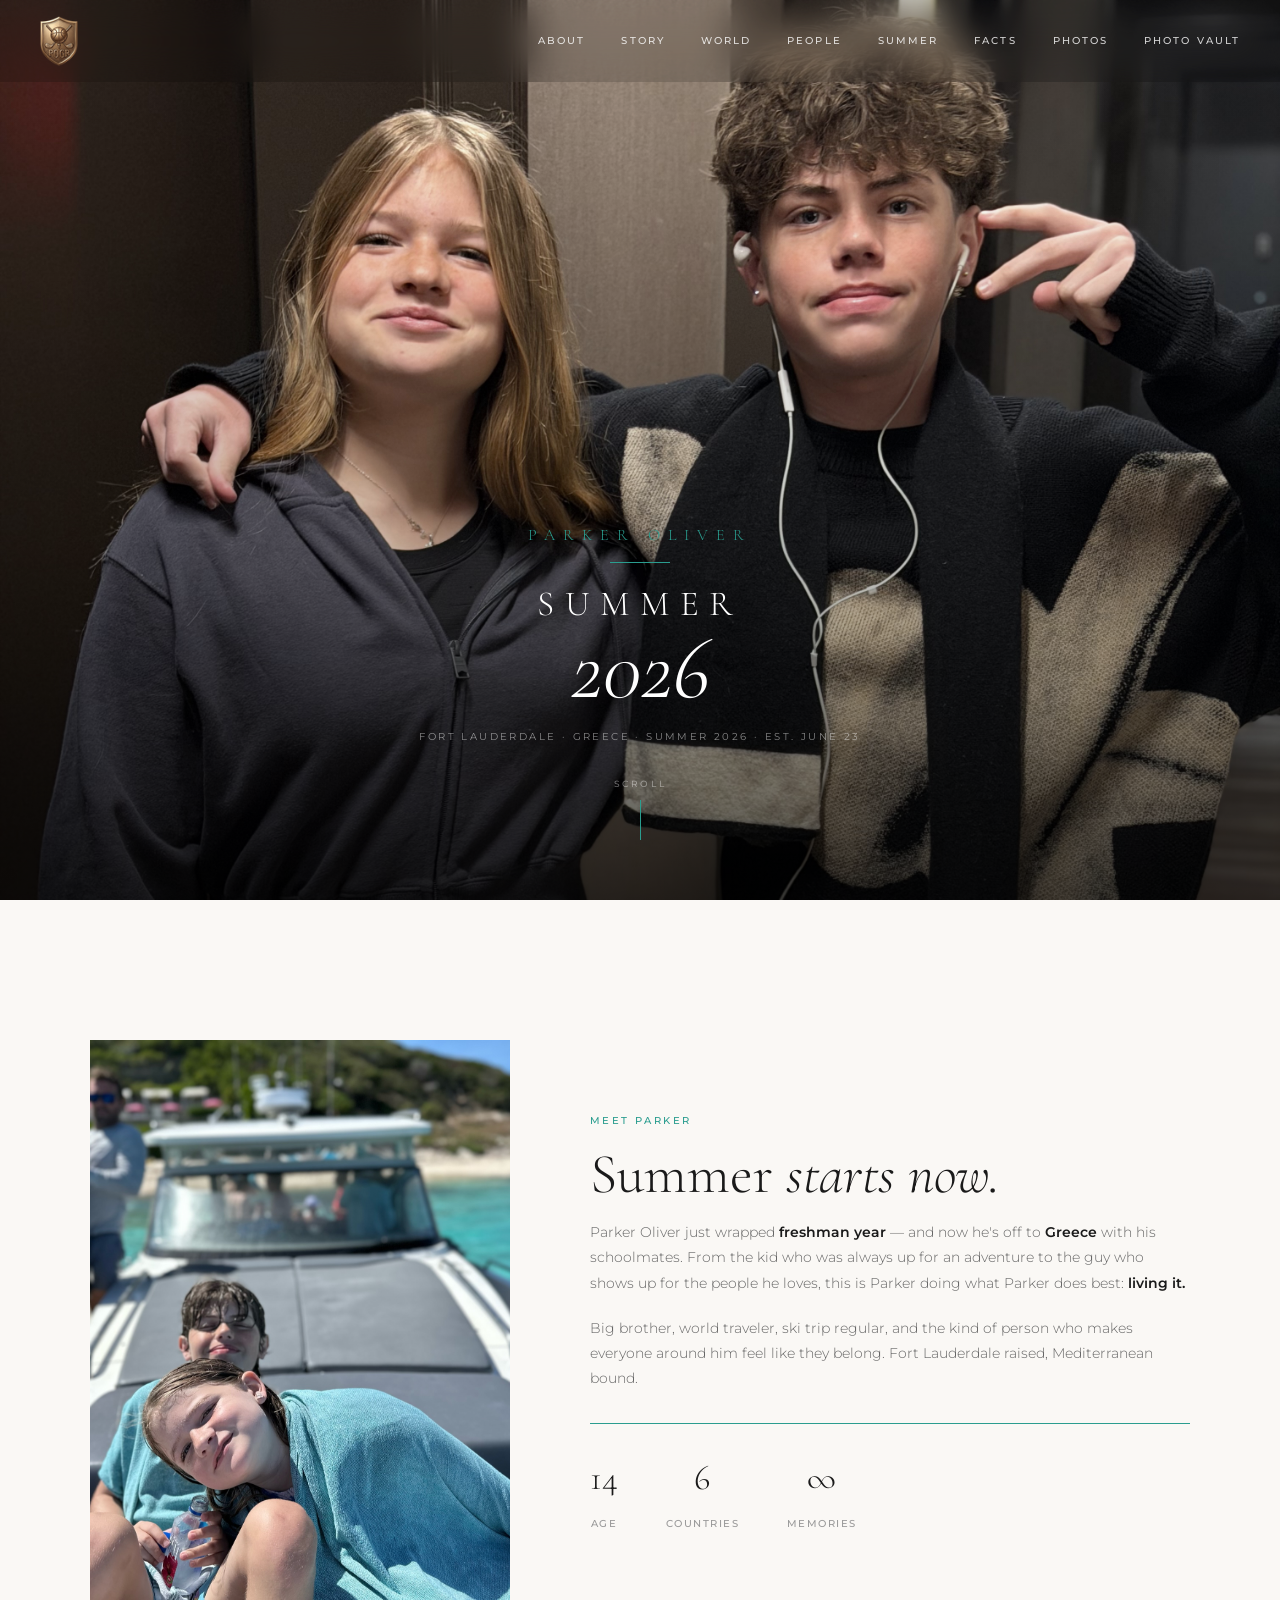
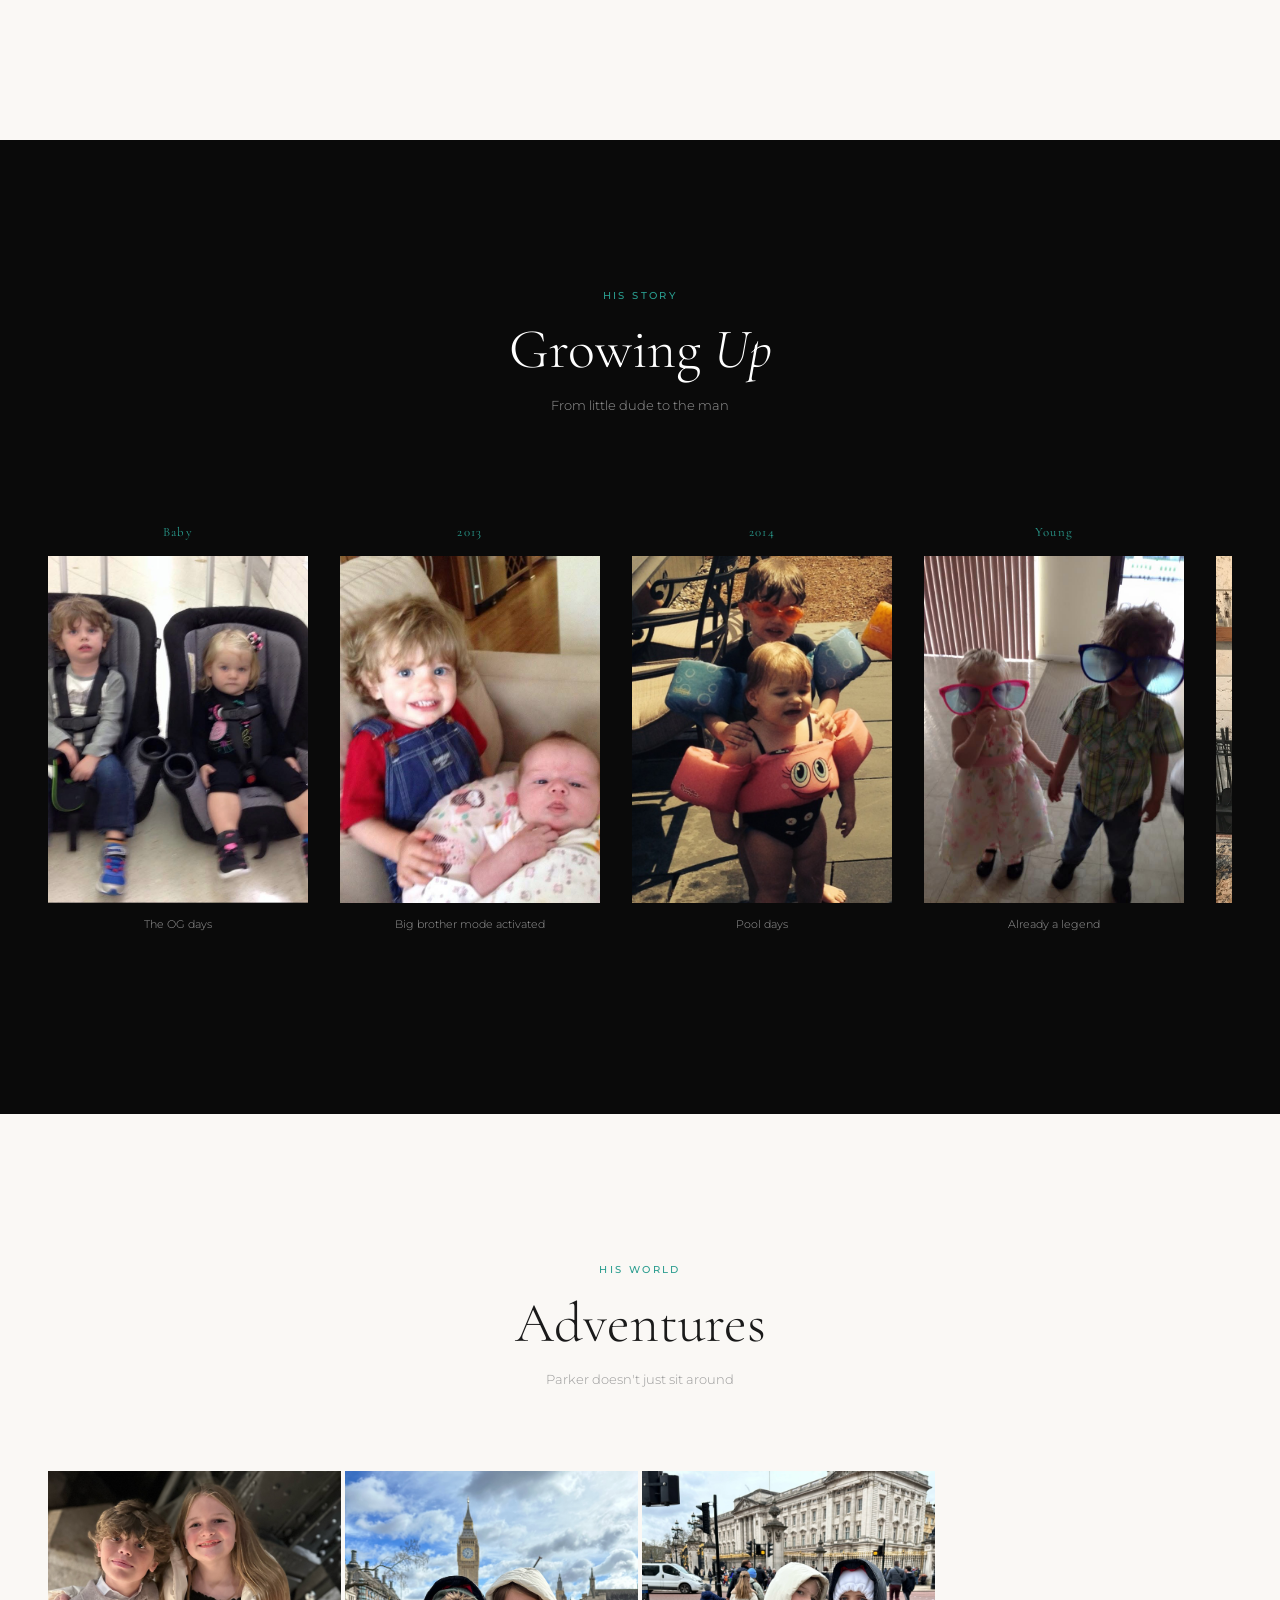
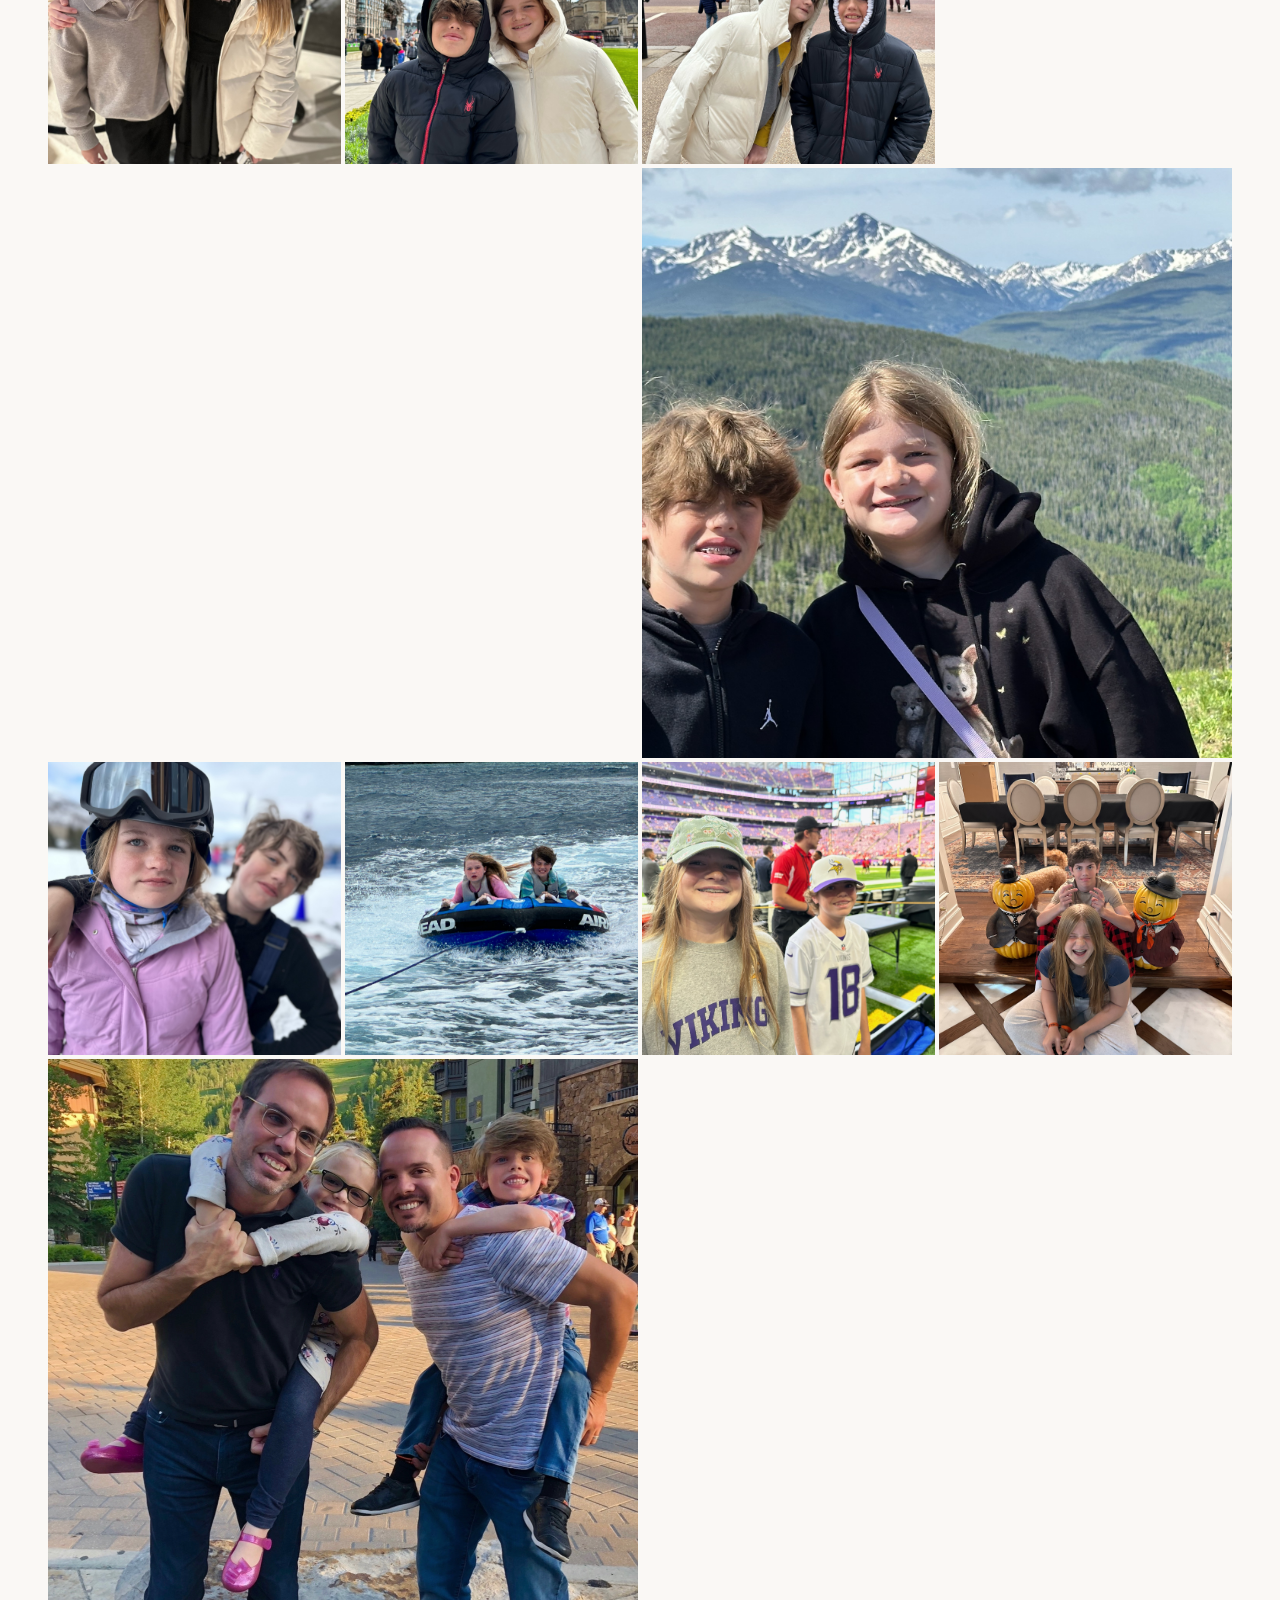
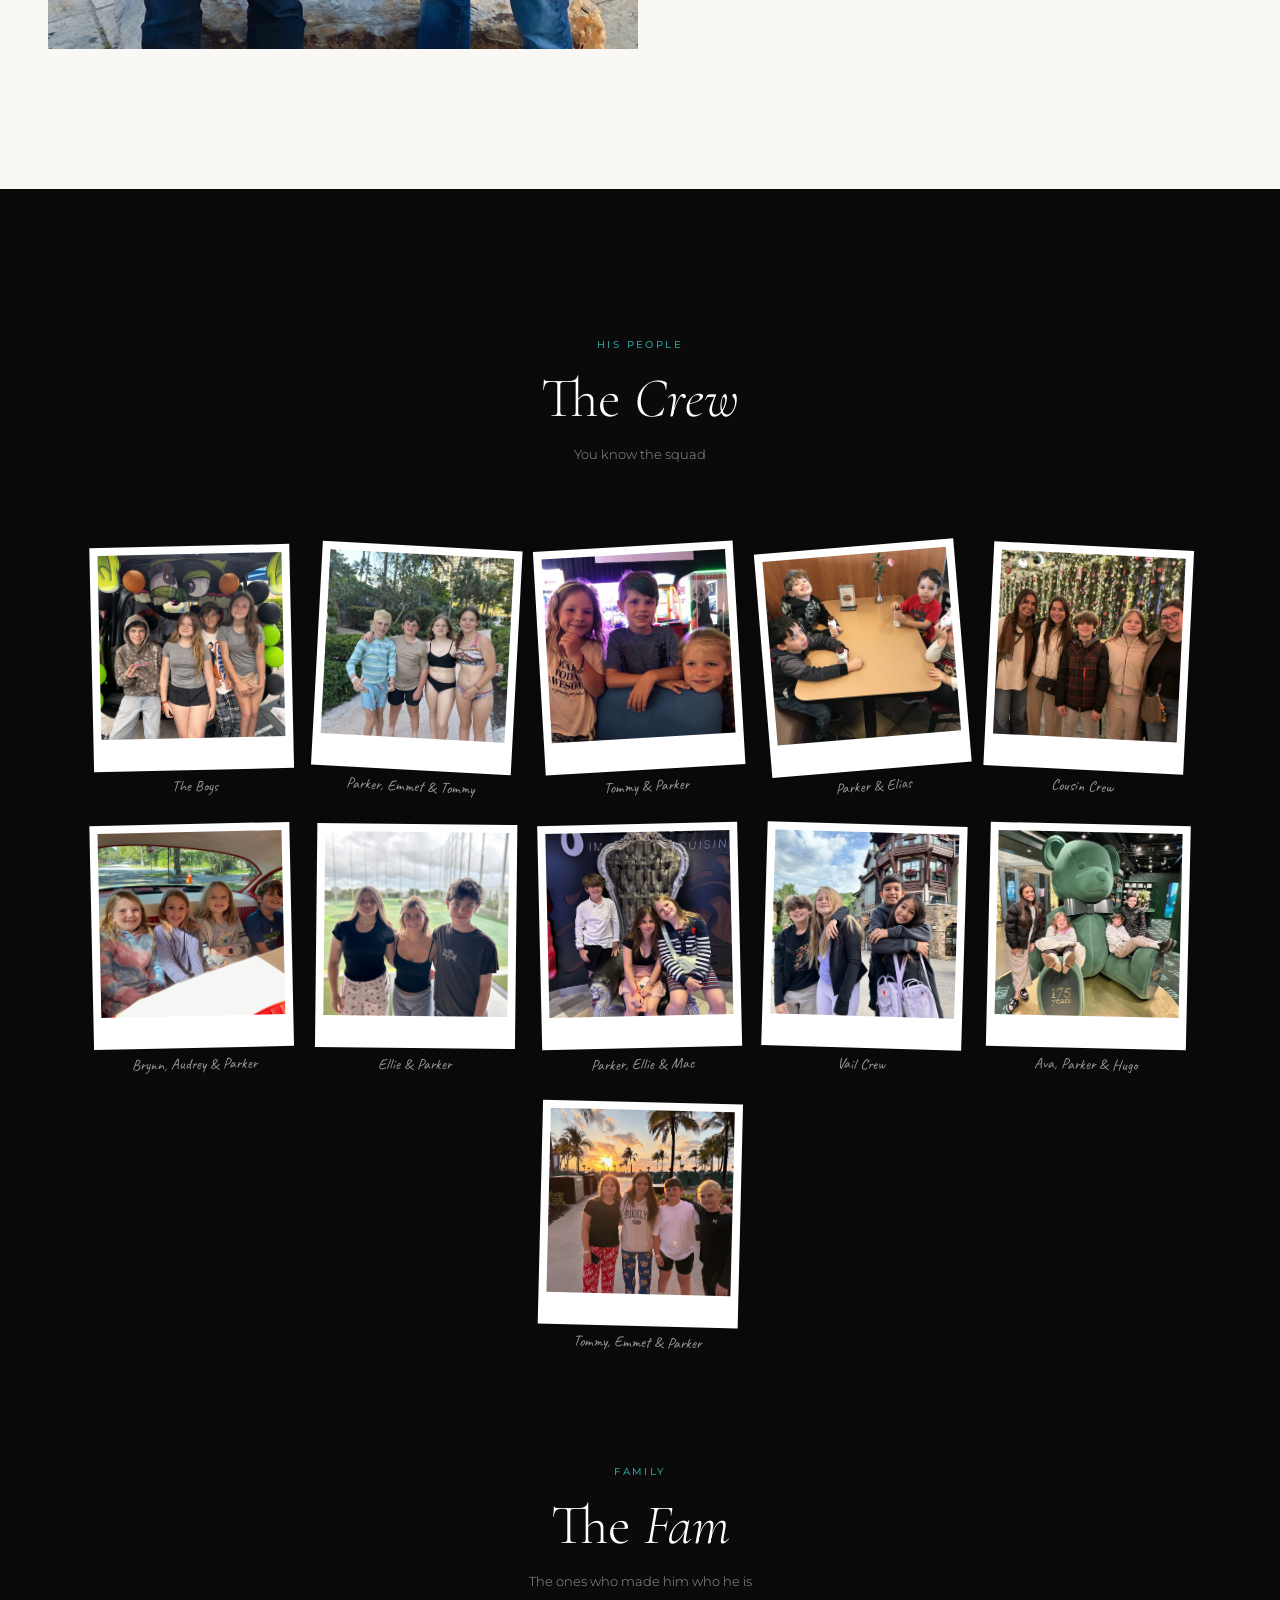
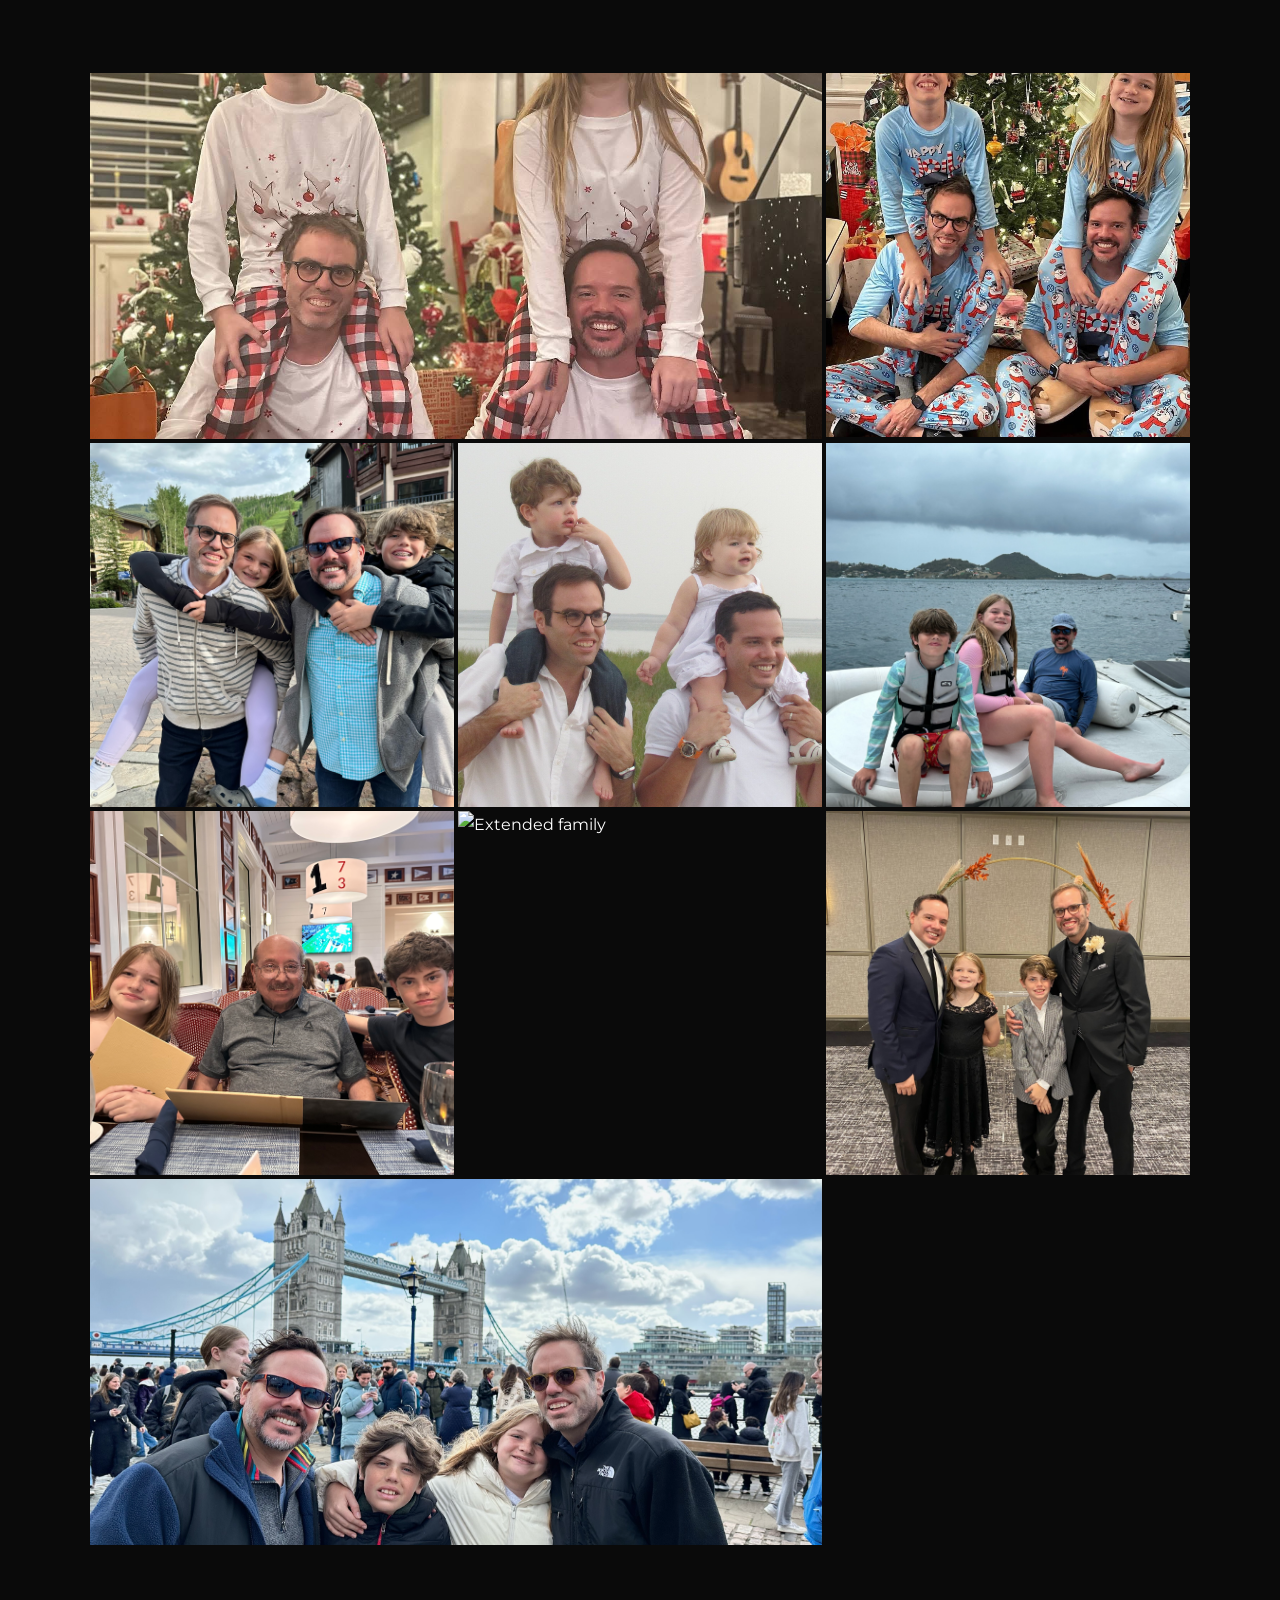
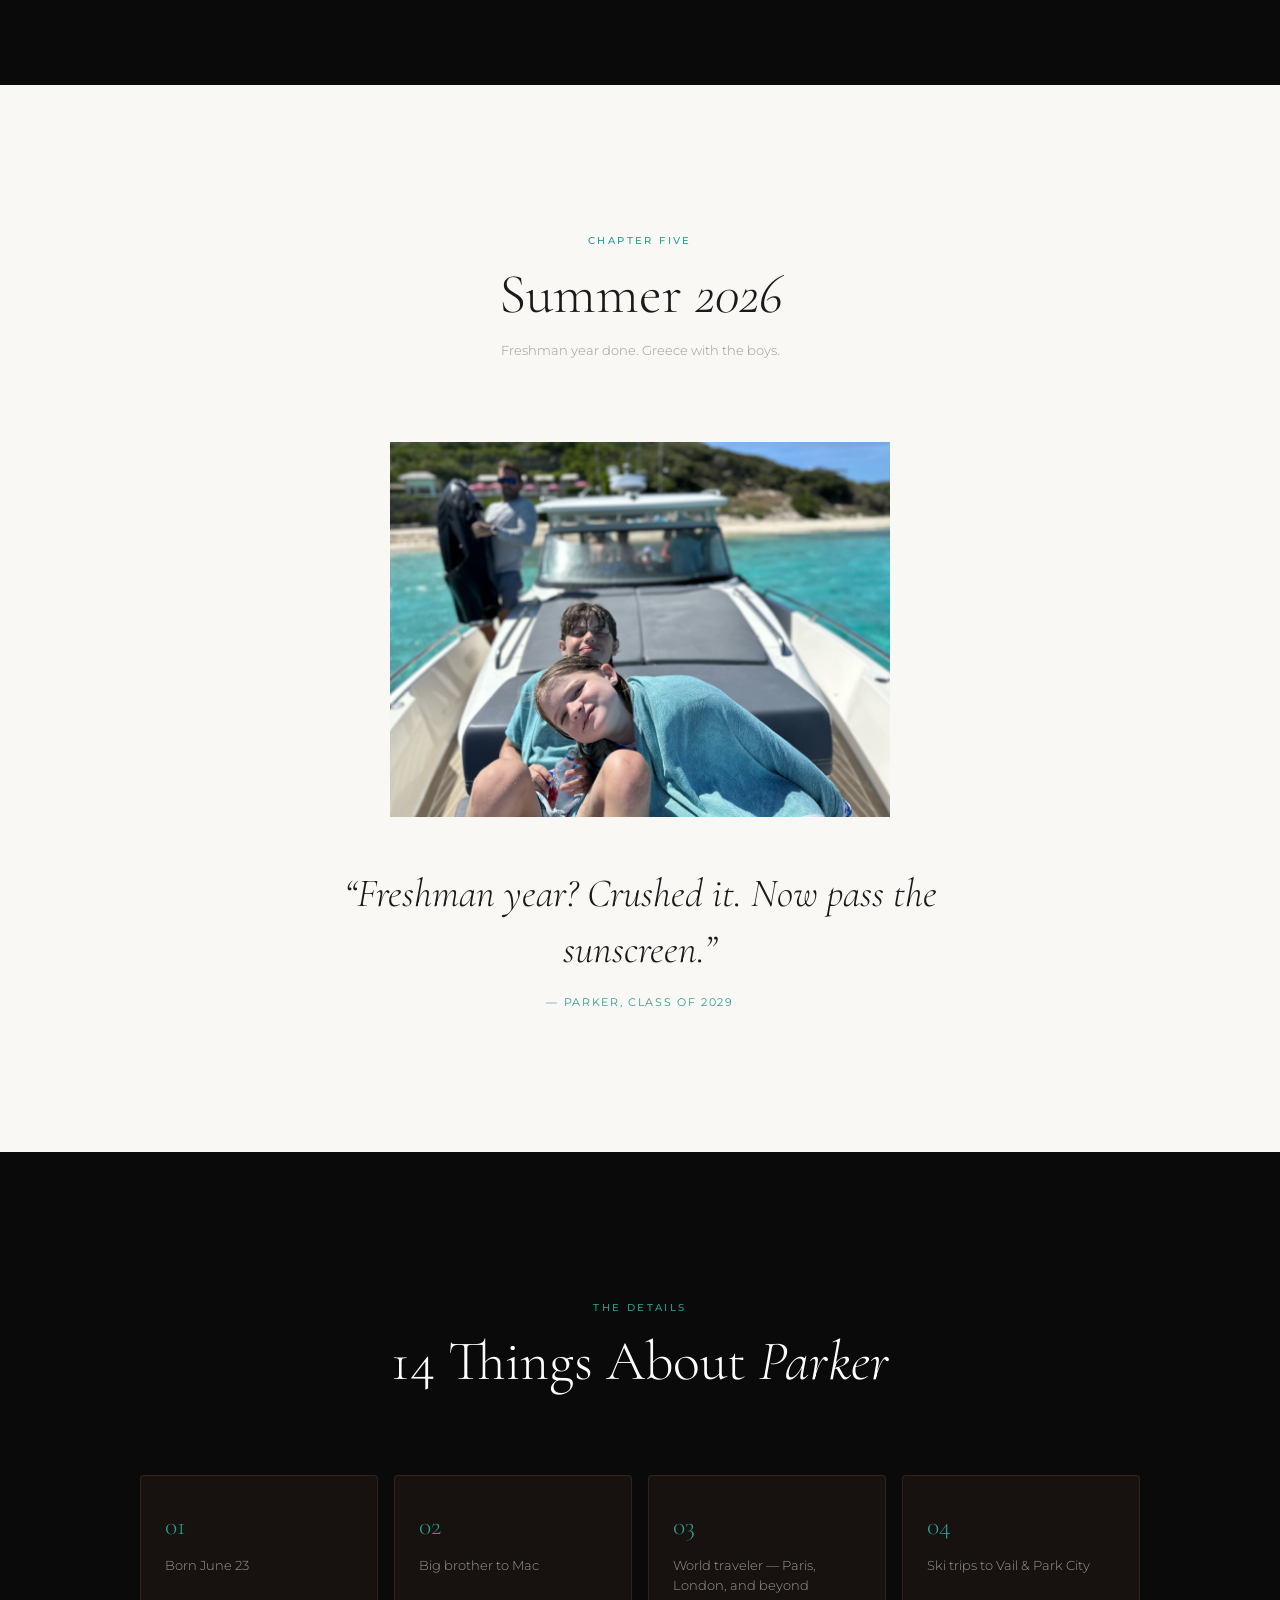
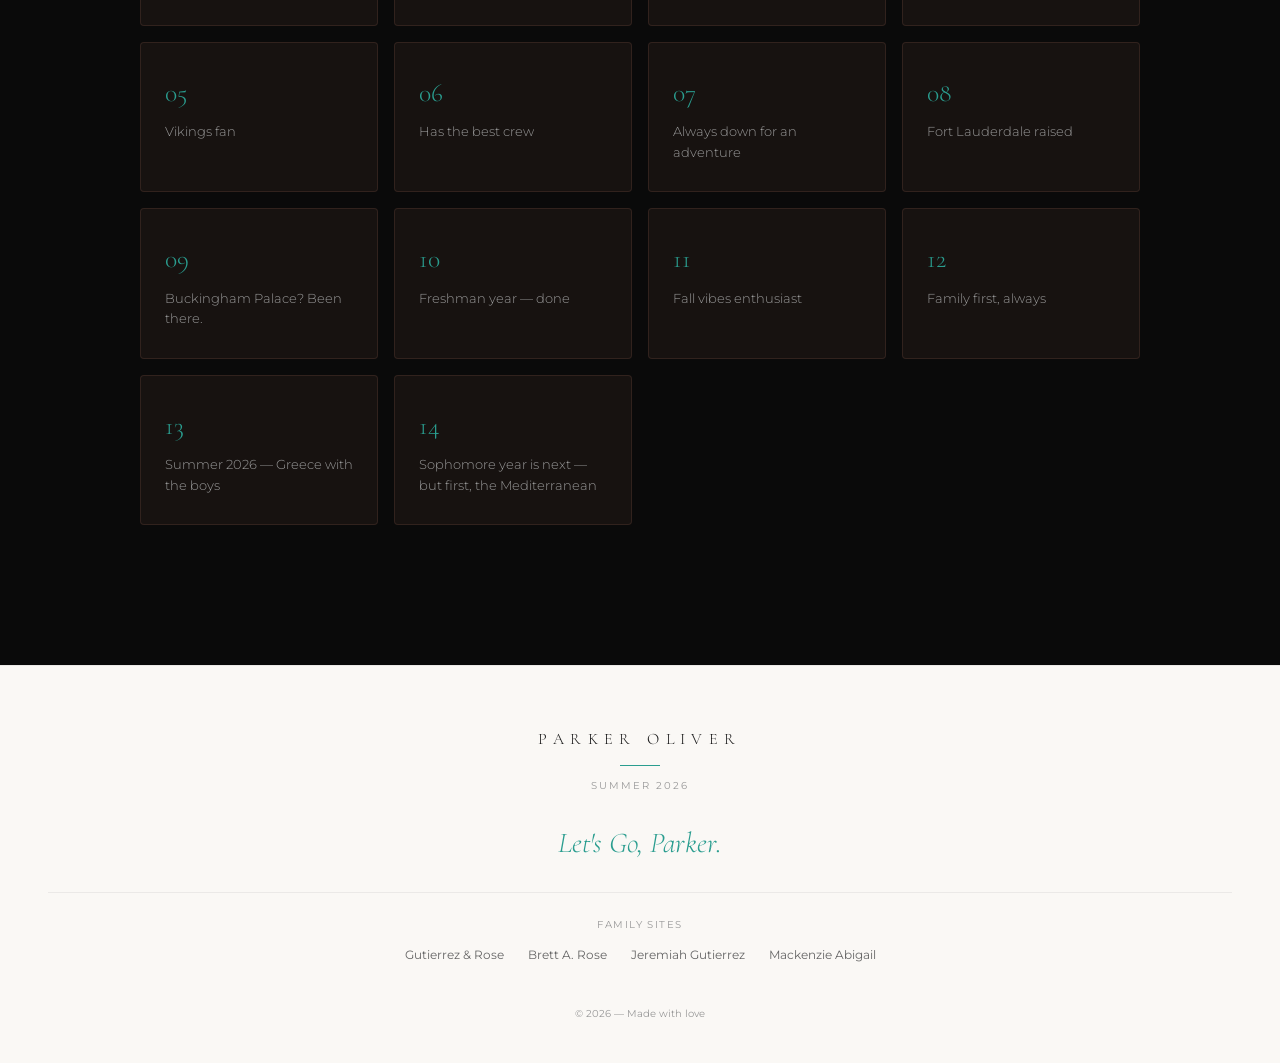
==== commit 17510ace: "fix: point Photo Vault links to private server instead of Vercel Co-Authored-By: Claude Opus 4.6 (1M" ====
--- a/index.html
+++ b/index.html
@@ -25,7 +25,7 @@
       <a href="#summer-2026">Summer</a>
       <a href="#fun-facts">Facts</a>
       <a href="gallery.html">Photos</a>
-      <a href="https://legacy-ai-one.vercel.app/site/gutierrez-rose/parker" target="_blank">Photo Vault</a>
+      <a href="https://vault.gutierrezrose.com/site/gutierrez-rose/parker" target="_blank">Photo Vault</a>
     </div>
     <button class="nav-toggle" id="navToggle" aria-label="Menu">
       <span></span><span></span><span></span>
@@ -41,7 +41,7 @@
     <a href="#summer-2026">Summer</a>
     <a href="#fun-facts">Facts</a>
     <a href="gallery.html">Photos</a>
-    <a href="https://legacy-ai-one.vercel.app/site/gutierrez-rose/parker" target="_blank">Photo Vault</a>
+    <a href="https://vault.gutierrezrose.com/site/gutierrez-rose/parker" target="_blank">Photo Vault</a>
   </div>
 
   <!-- Hero — full-bleed magazine cover -->
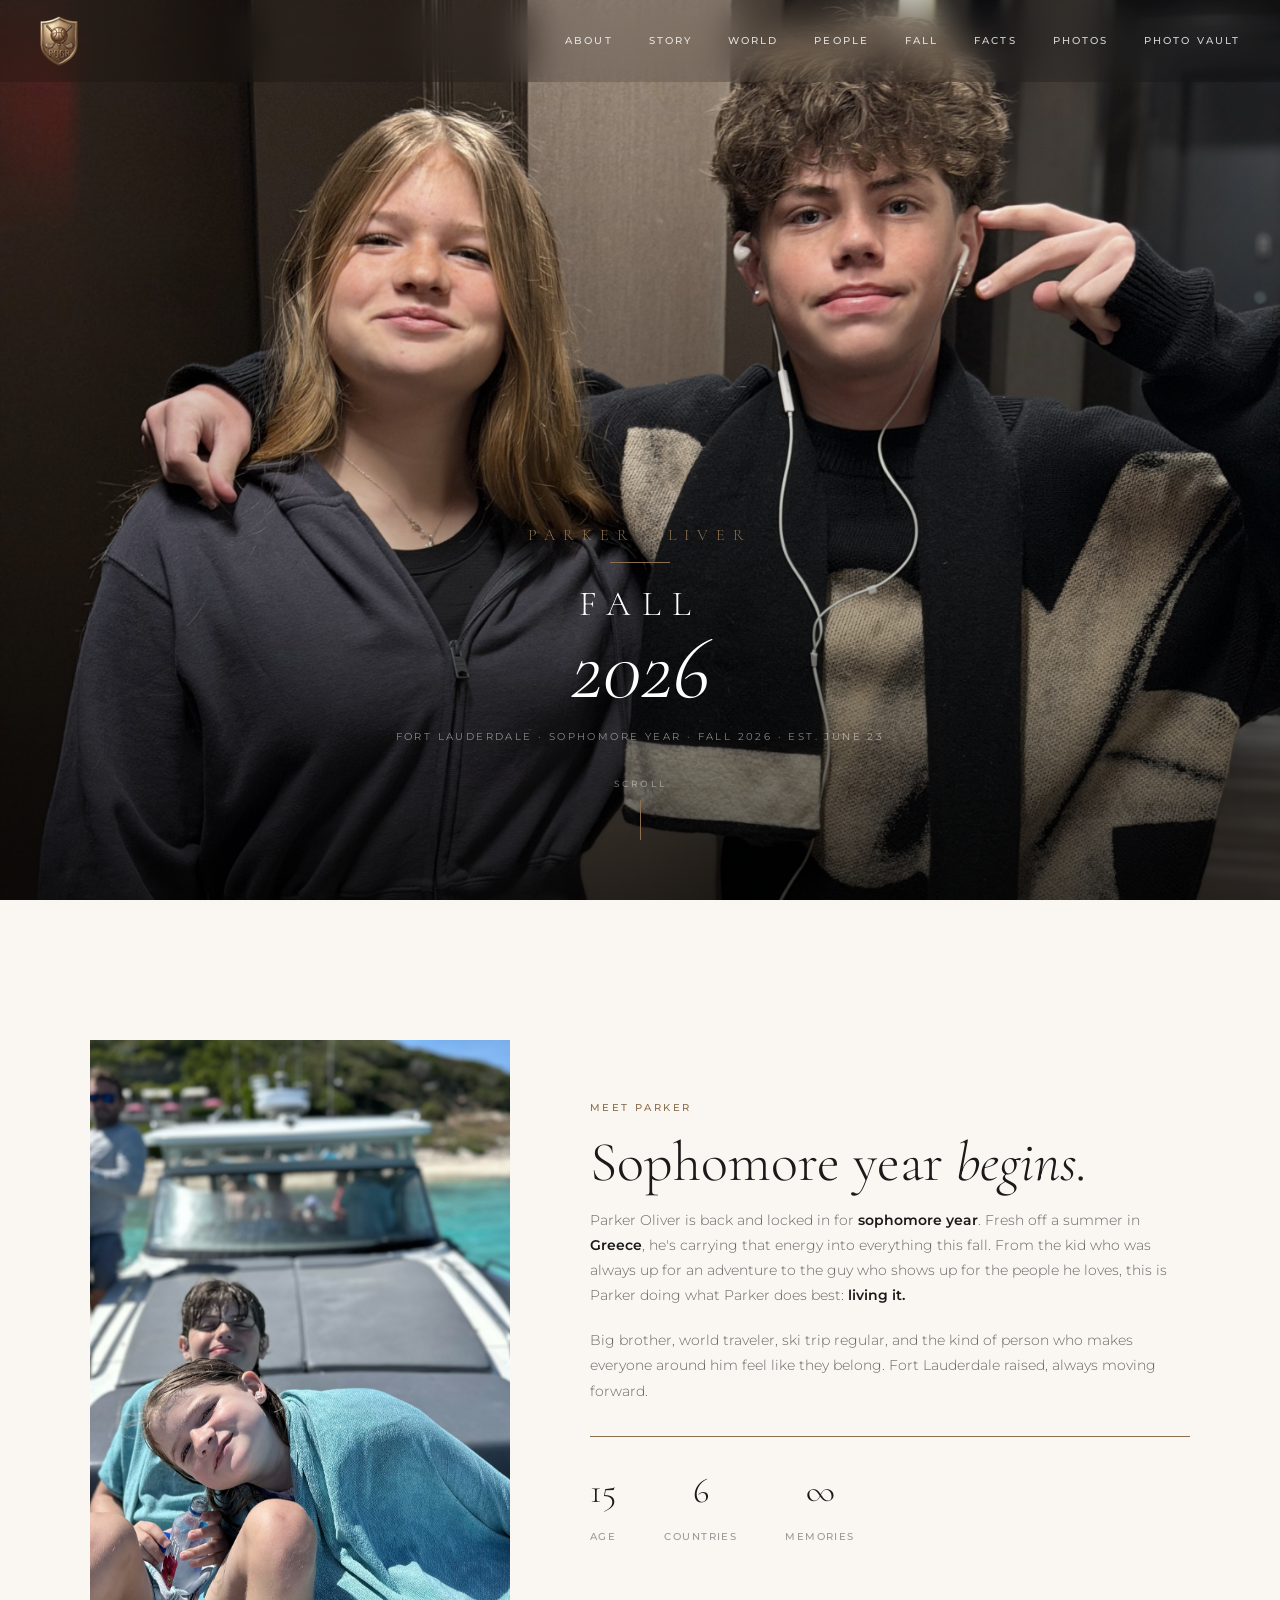
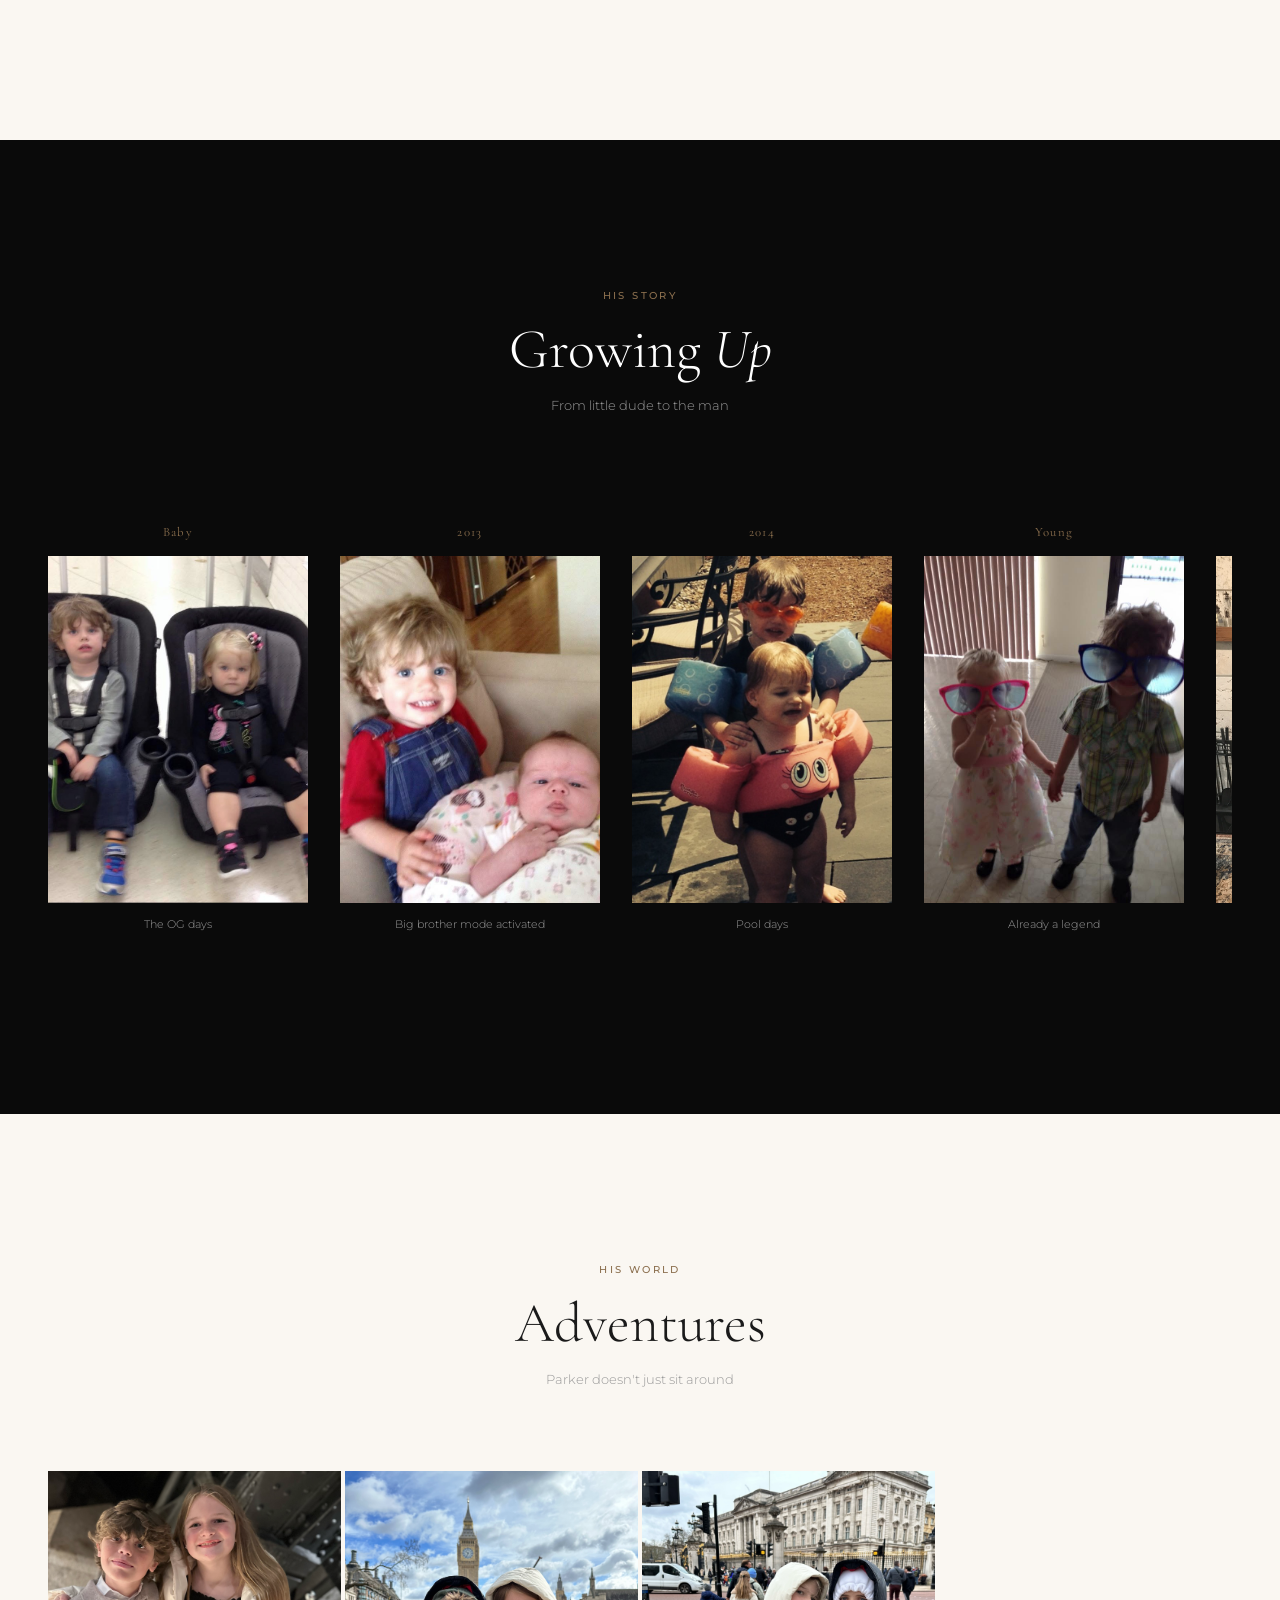
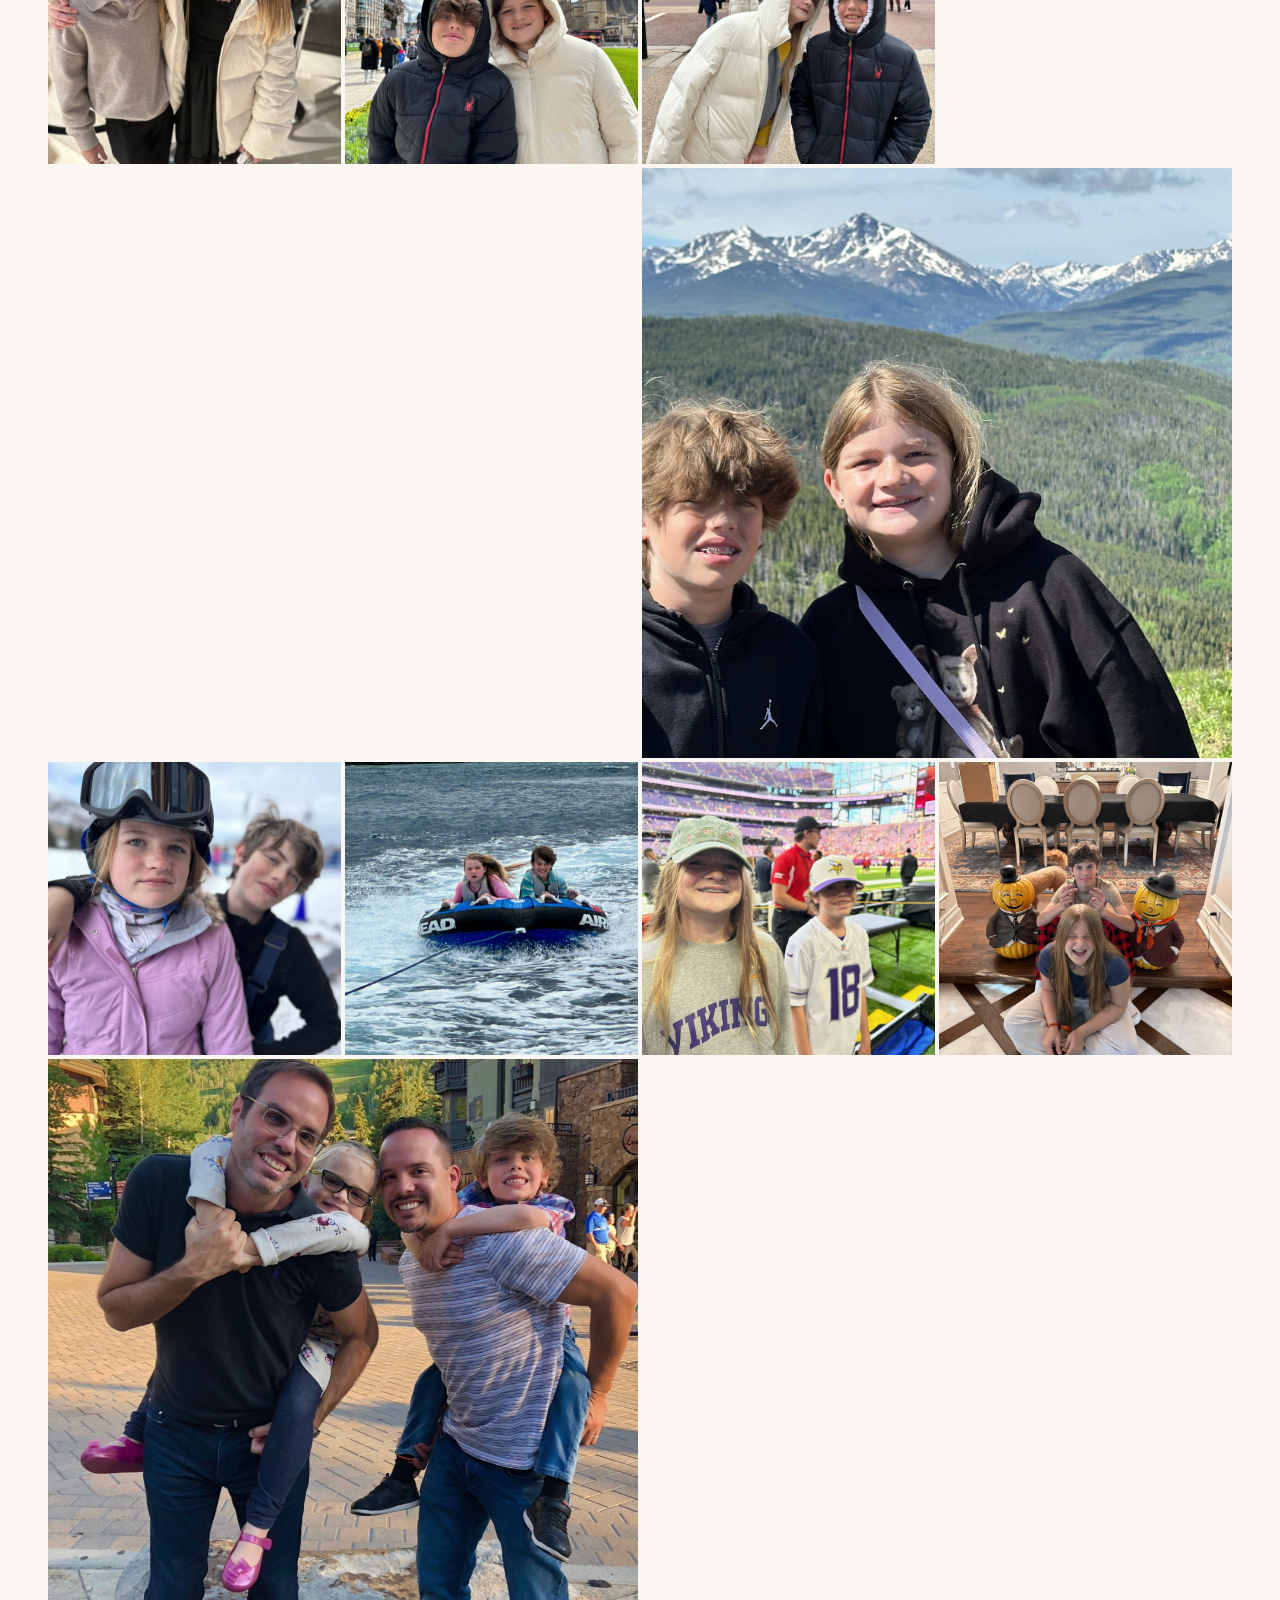
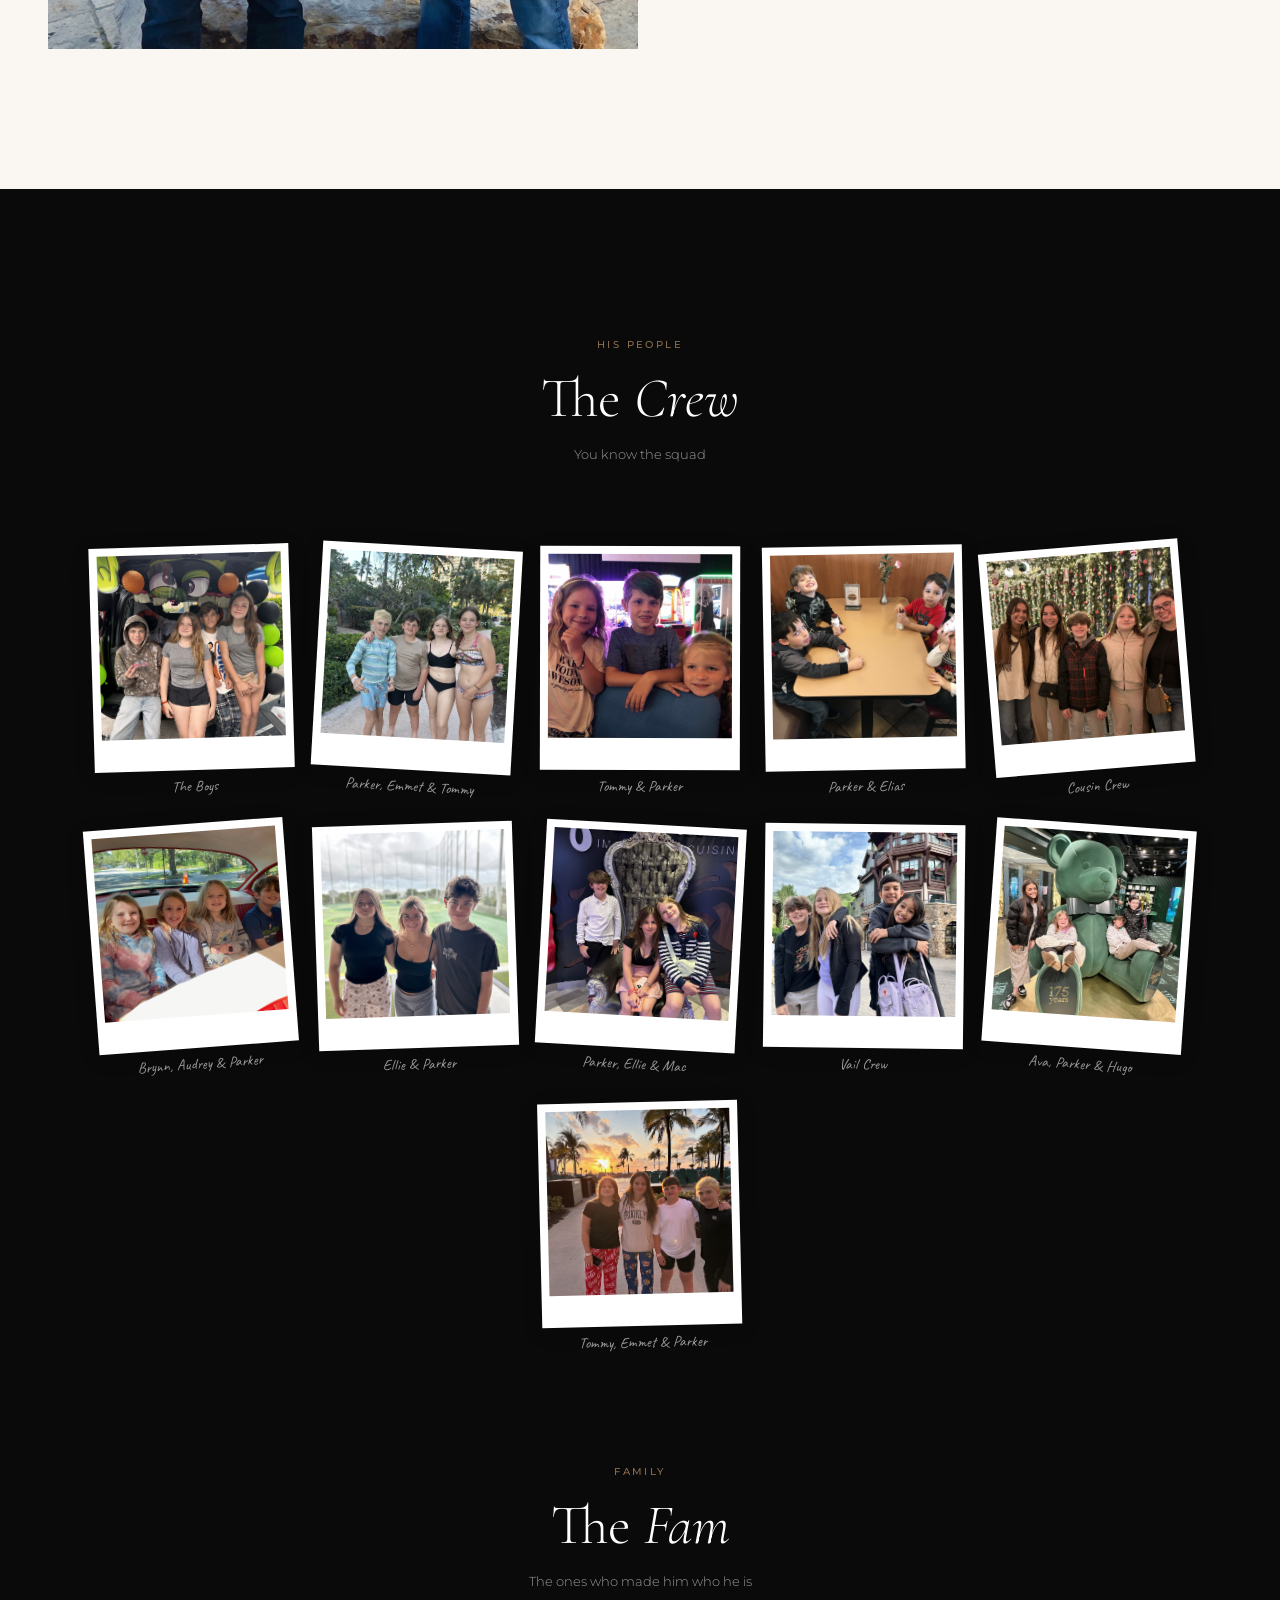
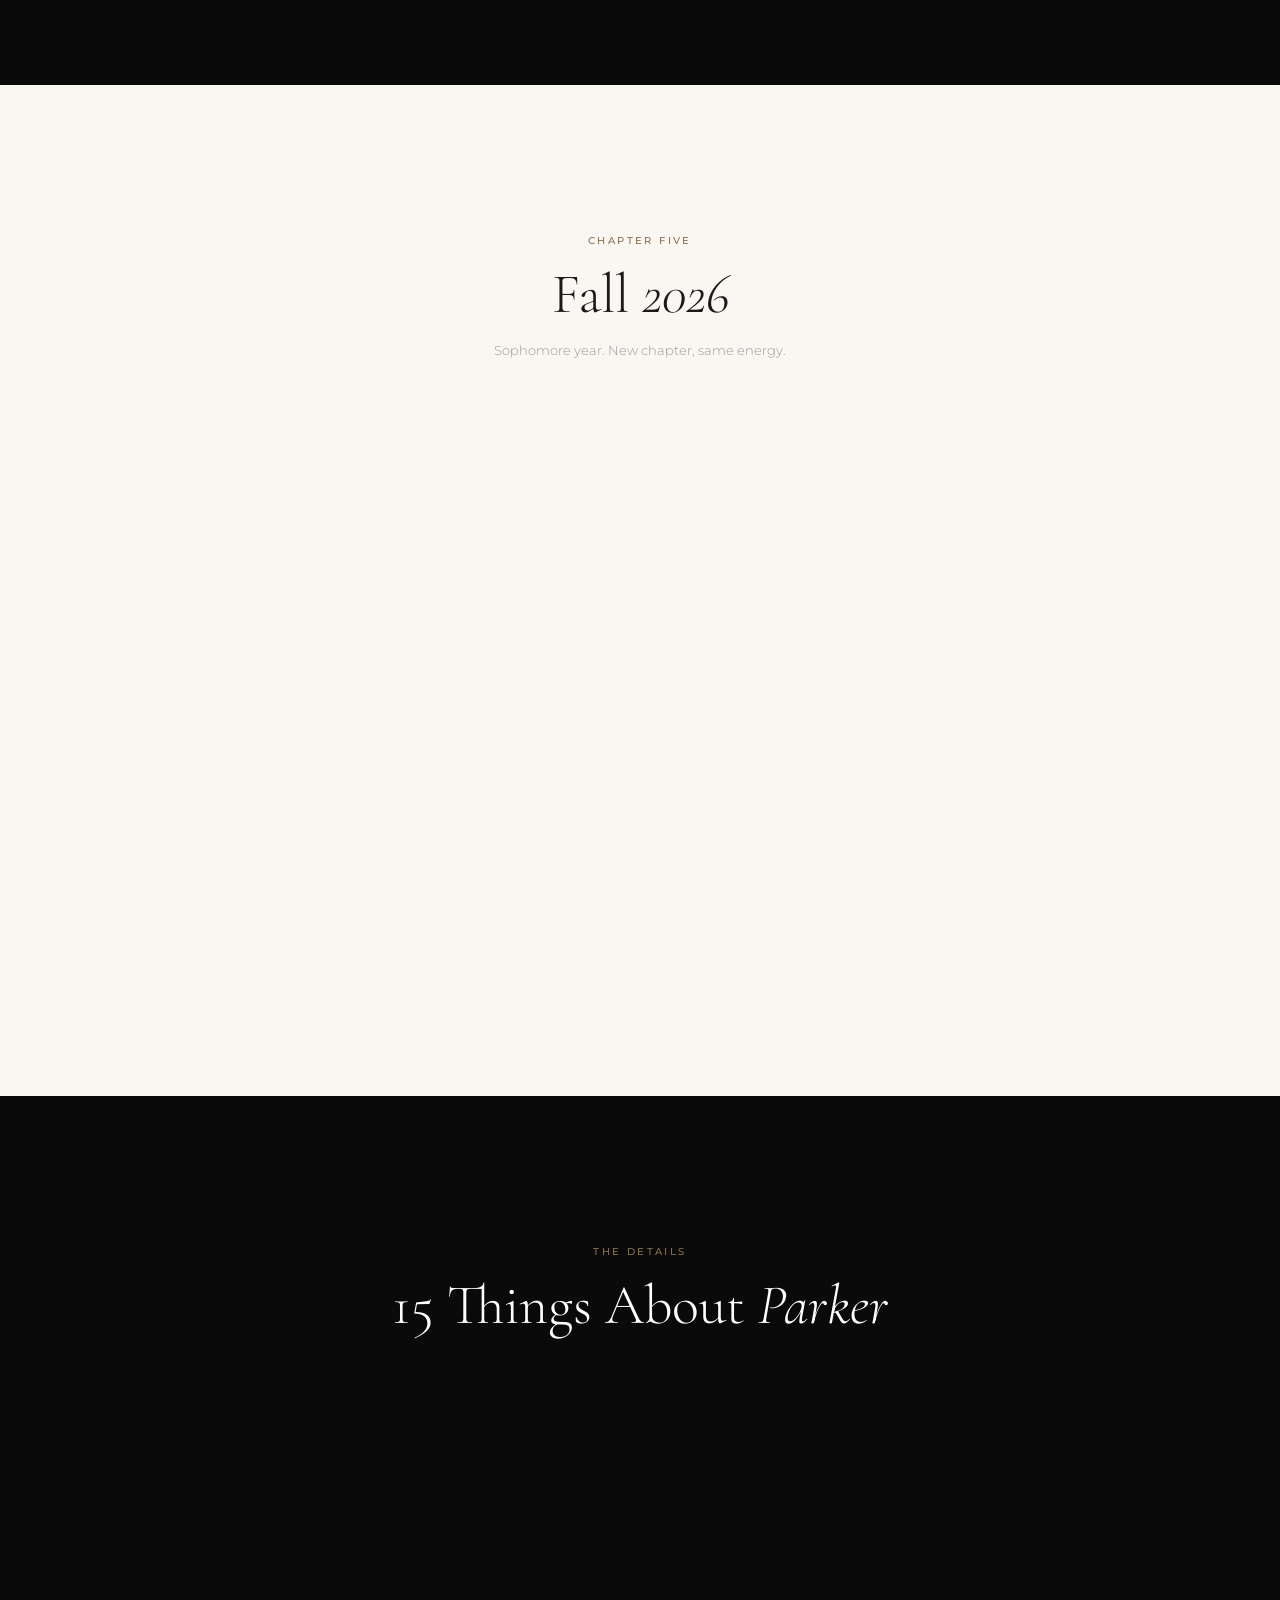
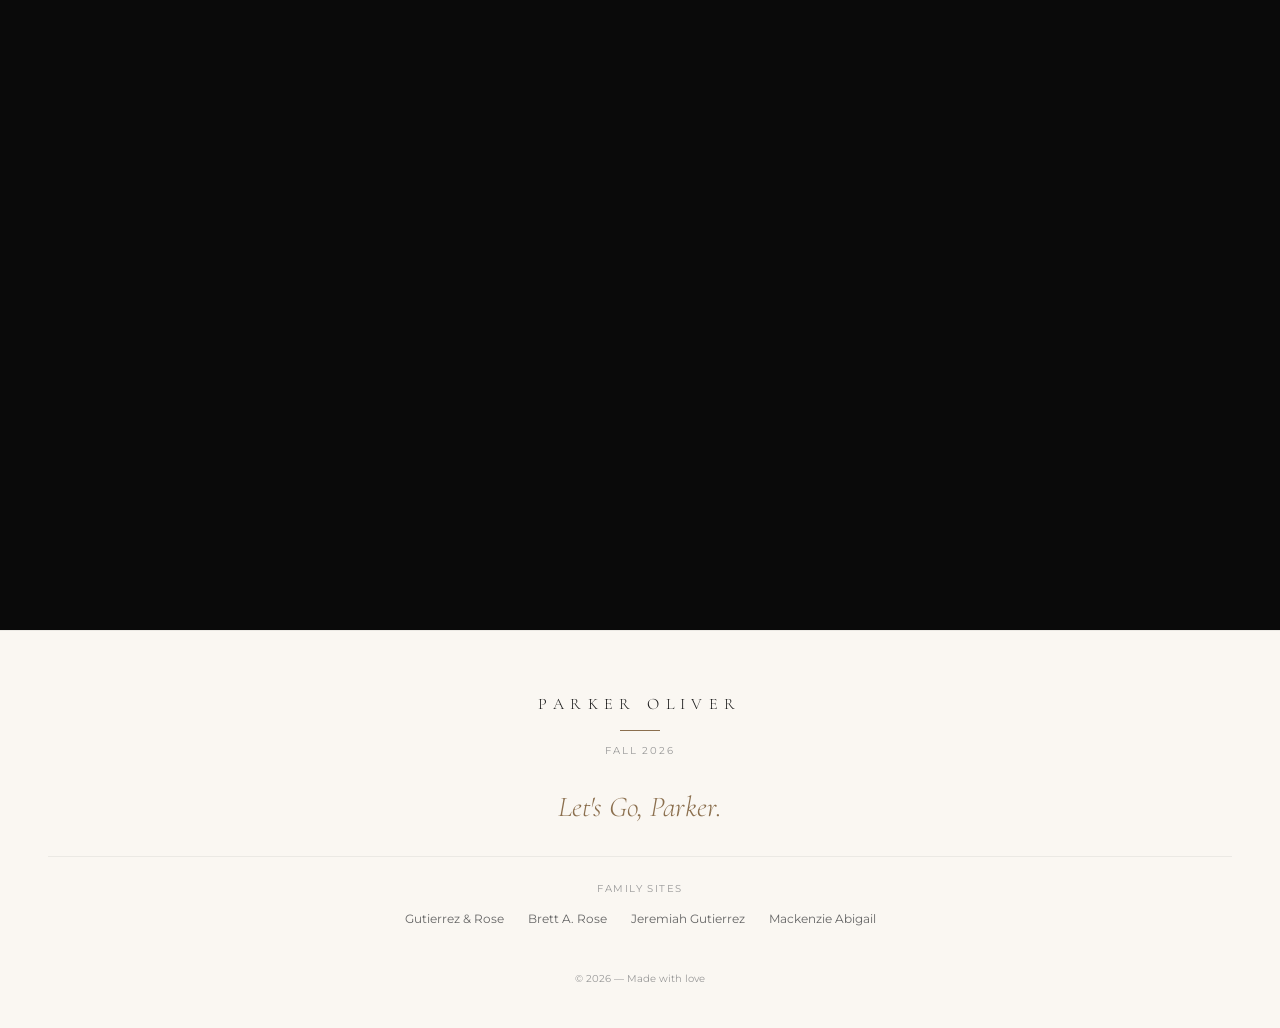
==== commit e52d1949: "feat(design): Fall 2026 palette refresh — warm umber + burgundy + forest Problem: Summer 2026 Medite" ====
--- a/index.html
+++ b/index.html
@@ -4,7 +4,7 @@
   <meta charset="UTF-8">
   <meta name="viewport" content="width=device-width, initial-scale=1.0">
   <title>Parker Oliver</title>
-  <meta name="description" content="Parker Oliver — Summer 2026. Freshman year complete, off to Greece.">
+  <meta name="description" content="Parker Oliver — Fall 2026. Sophomore year, fall 2026.">
   <link rel="preconnect" href="https://fonts.googleapis.com">
   <link rel="preconnect" href="https://fonts.gstatic.com" crossorigin>
   <link href="https://fonts.googleapis.com/css2?family=Caveat:wght@400;600&family=Cormorant+Garamond:ital,wght@0,300;0,400;0,500;0,600;0,700;1,300;1,400;1,500;1,600&family=Montserrat:wght@300;400;500;600;700&display=swap" rel="stylesheet">
@@ -22,7 +22,7 @@
       <a href="#his-story">Story</a>
       <a href="#his-world">World</a>
       <a href="#his-people">People</a>
-      <a href="#summer-2026">Summer</a>
+      <a href="#fall-2026">Fall</a>
       <a href="#fun-facts">Facts</a>
       <a href="gallery.html">Photos</a>
       <a href="https://vault.gutierrezrose.com/site/gutierrez-rose/parker" target="_blank">Photo Vault</a>
@@ -38,7 +38,7 @@
     <a href="#his-story">Story</a>
     <a href="#his-world">World</a>
     <a href="#his-people">People</a>
-    <a href="#summer-2026">Summer</a>
+    <a href="#fall-2026">Fall</a>
     <a href="#fun-facts">Facts</a>
     <a href="gallery.html">Photos</a>
     <a href="https://vault.gutierrezrose.com/site/gutierrez-rose/parker" target="_blank">Photo Vault</a>
@@ -52,10 +52,10 @@
       <p class="hero-masthead">Parker Oliver</p>
       <div class="hero-rule"></div>
       <h1 class="hero-headline">
-        <span class="hero-headline-top">Summer</span>
+        <span class="hero-headline-top">Fall</span>
         <span class="hero-headline-bottom"><em>2026</em></span>
       </h1>
-      <p class="hero-tagline">Fort Lauderdale &middot; Greece &middot; Summer 2026 &middot; Est. June 23</p>
+      <p class="hero-tagline">Fort Lauderdale &middot; Sophomore Year &middot; Fall 2026 &middot; Est. June 23</p>
       <div class="hero-scroll">
         <span>Scroll</span>
         <div class="scroll-line"></div>
@@ -71,12 +71,12 @@
       </div>
       <div class="meet-text">
         <span class="section-tag">Meet Parker</span>
-        <h2 class="section-title">Summer <em>starts now.</em></h2>
-        <p class="meet-bio">Parker Oliver just wrapped <strong>freshman year</strong> — and now he's off to <strong>Greece</strong> with his schoolmates. From the kid who was always up for an adventure to the guy who shows up for the people he loves, this is Parker doing what Parker does best: <strong>living it.</strong></p>
-        <p class="meet-bio">Big brother, world traveler, ski trip regular, and the kind of person who makes everyone around him feel like they belong. Fort Lauderdale raised, Mediterranean bound.</p>
+        <h2 class="section-title">Sophomore year <em>begins.</em></h2>
+        <p class="meet-bio">Parker Oliver is back and locked in for <strong>sophomore year</strong>. Fresh off a summer in <strong>Greece</strong>, he's carrying that energy into everything this fall. From the kid who was always up for an adventure to the guy who shows up for the people he loves, this is Parker doing what Parker does best: <strong>living it.</strong></p>
+        <p class="meet-bio">Big brother, world traveler, ski trip regular, and the kind of person who makes everyone around him feel like they belong. Fort Lauderdale raised, always moving forward.</p>
         <div class="meet-stats">
           <div class="mini-stat">
-            <span class="mini-stat-num" data-target="14">0</span>
+            <span class="mini-stat-num" data-target="15">0</span>
             <span class="mini-stat-label">Age</span>
           </div>
           <div class="mini-stat">
@@ -182,7 +182,7 @@
         <div class="timeline-img">
           <img src="images/growing-up/parker-2026.jpg" alt="Parker 2026" loading="lazy">
         </div>
-        <p class="timeline-caption">Summer 2026 — Greece bound</p>
+        <p class="timeline-caption">Fall 2026 — Sophomore year</p>
       </div>
     </div>
   </section>
@@ -403,20 +403,20 @@
     </div>
   </section>
 
-  <!-- Summer 2026 -->
-  <section id="summer-2026" class="section">
+  <!-- Fall 2026 -->
+  <section id="fall-2026" class="section">
     <div class="section-header">
       <span class="section-tag">Chapter Five</span>
-      <h2 class="section-title">Summer <em>2026</em></h2>
-      <p class="section-desc">Freshman year done. Greece with the boys.</p>
+      <h2 class="section-title">Fall <em>2026</em></h2>
+      <p class="section-desc">Sophomore year. New chapter, same energy.</p>
     </div>
     <div class="freshman-feature">
       <div class="freshman-img reveal">
-        <img src="images/hero/parker-hero-2.jpg" alt="Parker Summer 2026" loading="lazy">
+        <img src="images/hero/parker-hero-2.jpg" alt="Parker Fall 2026" loading="lazy">
       </div>
       <div class="freshman-quote reveal">
         <blockquote>
-          <p>&ldquo;Freshman year? Crushed it. Now pass the sunscreen.&rdquo;</p>
+          <p>&ldquo;Sophomore year? Let's go.&rdquo;</p>
         </blockquote>
         <span class="freshman-attribution">&#8212; Parker, Class of 2029</span>
       </div>
@@ -427,7 +427,7 @@
   <section id="fun-facts" class="section section-dark">
     <div class="section-header">
       <span class="section-tag">The Details</span>
-      <h2 class="section-title">14 Things About <em>Parker</em></h2>
+      <h2 class="section-title">15 Things About <em>Parker</em></h2>
     </div>
     <div class="facts-grid">
       <div class="fact-card reveal">
@@ -468,7 +468,7 @@
       </div>
       <div class="fact-card reveal">
         <span class="fact-num">10</span>
-        <p>Freshman year — done</p>
+        <p>Sophomore year — in progress</p>
       </div>
       <div class="fact-card reveal">
         <span class="fact-num">11</span>
@@ -480,11 +480,11 @@
       </div>
       <div class="fact-card reveal">
         <span class="fact-num">13</span>
-        <p>Summer 2026 — Greece with the boys</p>
+        <p>Fall 2026 — sophomore year begins</p>
       </div>
       <div class="fact-card reveal">
         <span class="fact-num">14</span>
-        <p>Sophomore year is next &mdash; but first, the Mediterranean</p>
+        <p>Greece was just the warmup &mdash; sophomore year is the main event</p>
       </div>
     </div>
   </section>
@@ -494,7 +494,7 @@
     <div class="footer-inner">
       <p class="footer-masthead">Parker Oliver</p>
       <div class="footer-rule"></div>
-      <p class="footer-tagline">Summer 2026</p>
+      <p class="footer-tagline">Fall 2026</p>
       <p class="footer-headline">Let's Go, Parker.</p>
       <div class="footer-family">
         <span class="footer-family-label">Family Sites</span>
--- a/css/style.css
+++ b/css/style.css
@@ -1,10 +1,10 @@
 /* ==========================================================================
    Parker Oliver — parkeroliver.com
-   VOGUE-editorial style with Mediterranean summer accents
+   VOGUE-editorial style with sophisticated autumnal accents
    ========================================================================== */
 
 :root {
-  /* WHY: Light cream/ivory base with warm teal accent — editorial Mediterranean summer feel */
+  /* WHY: Warm linen base with umber accent — editorial autumnal warmth for Fort Lauderdale fall */
   --black: #000;
   --near-black: #0a0a0a;
   --charcoal: #1a1a1a;
@@ -12,18 +12,18 @@
   --mid-gray: #666;
   --light-gray: #999;
   --ivory: #f5f0eb;
-  --off-white: #faf8f5;
+  --off-white: #FAF7F2;
   --white: #fff;
 
-  /* WHY: Summer palette — Mediterranean teal primary, warm sunset and golden sand accents for a sun-drenched editorial feel */
-  --accent: #2A9D8F;
-  --accent-light: #7EC8BE;
-  --accent-dark: #1E7A70;
-  --spring-green: #48CAE4;
-  --spring-green-light: #89D8EE;
-  --lavender: #E76F51;
-  --lavender-light: #F0A896;
-  --rose: #E9A96E;
+  /* WHY: Fall palette — warm umber primary, burgundy wine and amber gold accents for a sophisticated autumnal feel */
+  --accent: #8B6F4E;
+  --accent-light: #A68B73;
+  --accent-dark: #6B5740;
+  --spring-green: #3A5A40;
+  --spring-green-light: #5A7A60;
+  --lavender: #A63D40;
+  --lavender-light: #C4787A;
+  --rose: #D4A054;
 
   --radius: 4px;
   --radius-sm: 2px;
@@ -55,8 +55,8 @@
   display: block;
   max-width: 100%;
   height: auto;
-  /* WHY: Near-full saturation for summer warmth while keeping editorial feel */
-  filter: saturate(0.95);
+  /* WHY: Slightly muted saturation for warmer, autumnal editorial feel */
+  filter: saturate(0.90);
 }
 
 a {
@@ -489,7 +489,7 @@
   scroll-snap-type: x mandatory;
   -webkit-overflow-scrolling: touch;
   scrollbar-width: thin;
-  scrollbar-color: rgba(232, 145, 122, 0.3) transparent;
+  scrollbar-color: rgba(166, 61, 64, 0.3) transparent;
 }
 
 .timeline-gallery::-webkit-scrollbar {
@@ -501,7 +501,7 @@
 }
 
 .timeline-gallery::-webkit-scrollbar-thumb {
-  background: rgba(232, 145, 122, 0.3);
+  background: rgba(166, 61, 64, 0.3);
   border-radius: 2px;
 }
 
@@ -780,8 +780,8 @@
 
 .fact-card {
   /* WHY: Subtle warm-tinted cards stand out against the dark section without being too loud */
-  background: rgba(232, 145, 122, 0.06);
-  border: 1px solid rgba(232, 145, 122, 0.12);
+  background: rgba(166, 61, 64, 0.06);
+  border: 1px solid rgba(166, 61, 64, 0.12);
   border-radius: var(--radius);
   padding: 28px 24px;
   transition: transform 0.3s ease, border-color 0.3s ease;
@@ -789,7 +789,7 @@
 
 .fact-card:hover {
   transform: translateY(-4px);
-  border-color: rgba(232, 145, 122, 0.3);
+  border-color: rgba(166, 61, 64, 0.3);
 }
 
 .fact-num {
@@ -953,8 +953,8 @@
   position: absolute;
   top: 50%;
   transform: translateY(-50%);
-  background: rgba(232, 145, 122, 0.15);
-  border: 1px solid rgba(232, 145, 122, 0.3);
+  background: rgba(166, 61, 64, 0.15);
+  border: 1px solid rgba(166, 61, 64, 0.3);
   color: white;
   font-size: 2rem;
   width: 48px;
@@ -971,7 +971,7 @@
 .lightbox-prev:hover,
 .lightbox-next:hover {
   opacity: 1;
-  background: rgba(232, 145, 122, 0.3);
+  background: rgba(166, 61, 64, 0.3);
 }
 
 .lightbox-prev { left: 20px; }
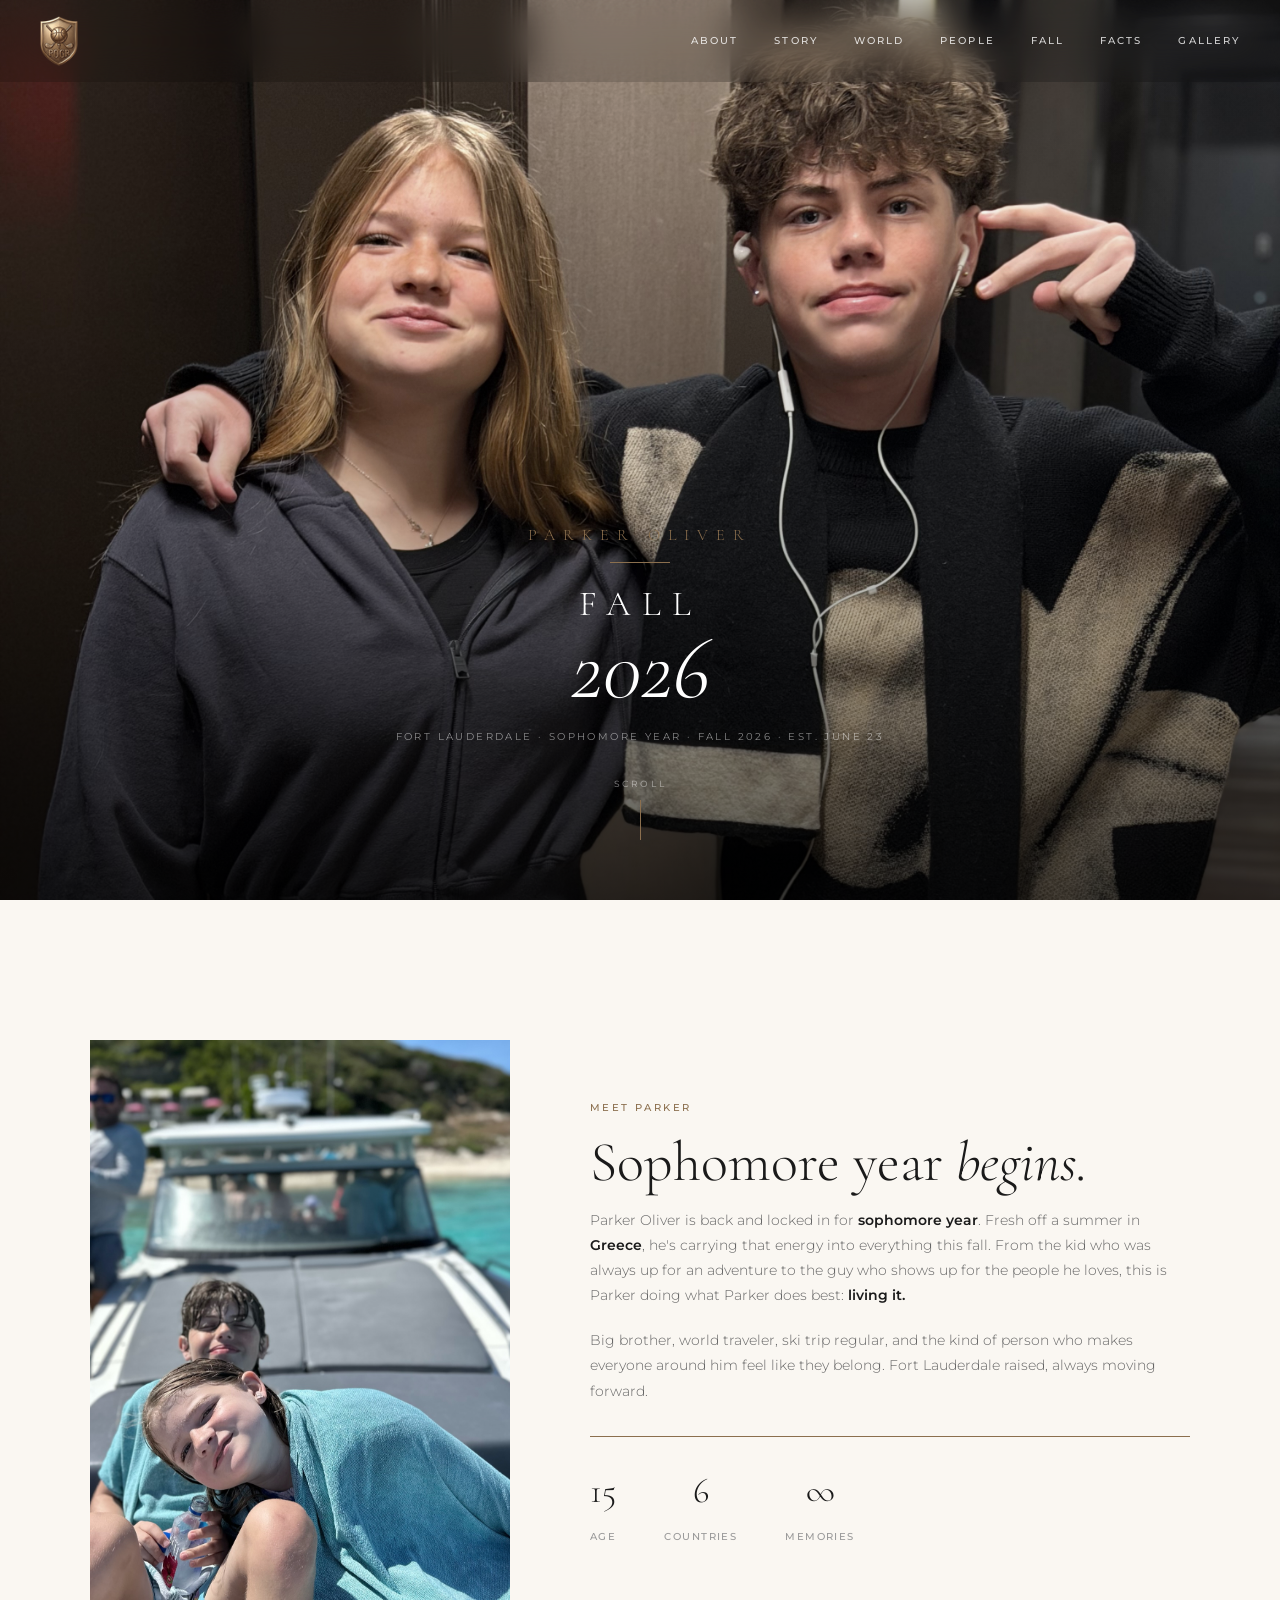
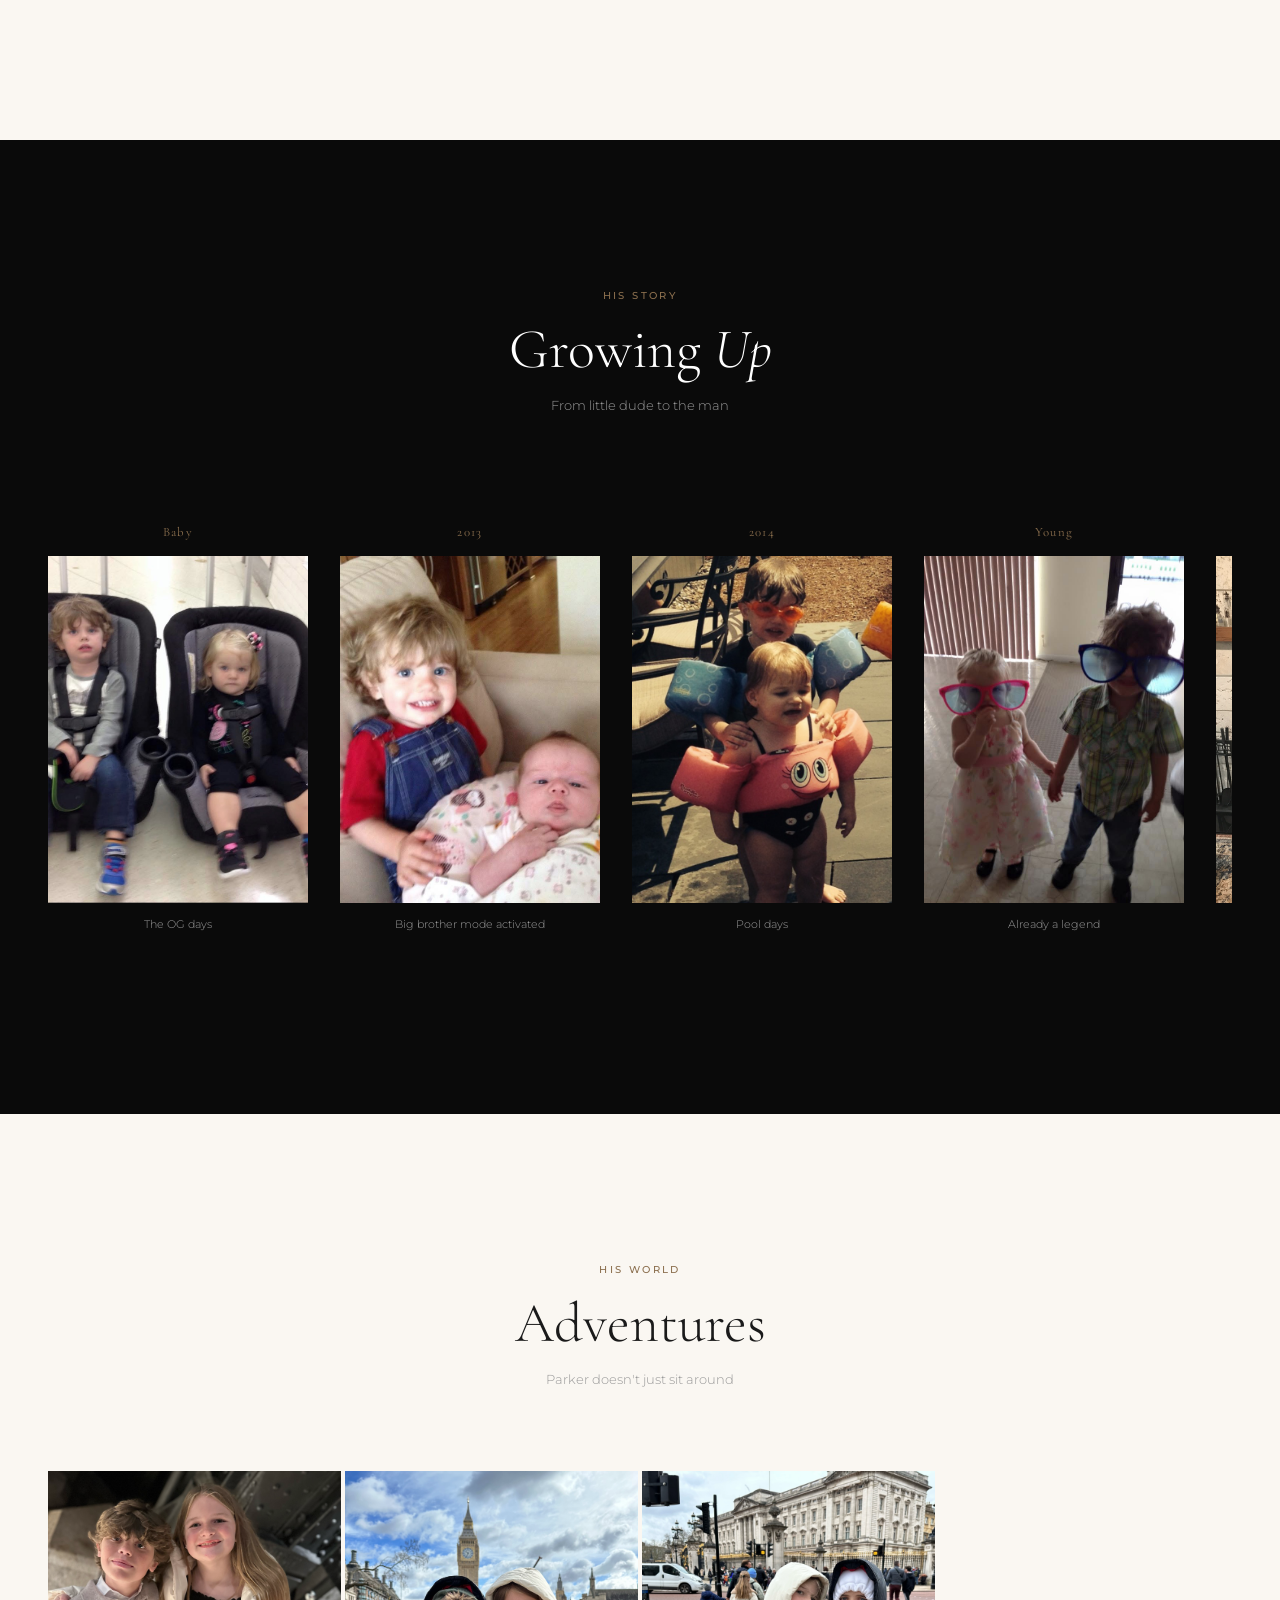
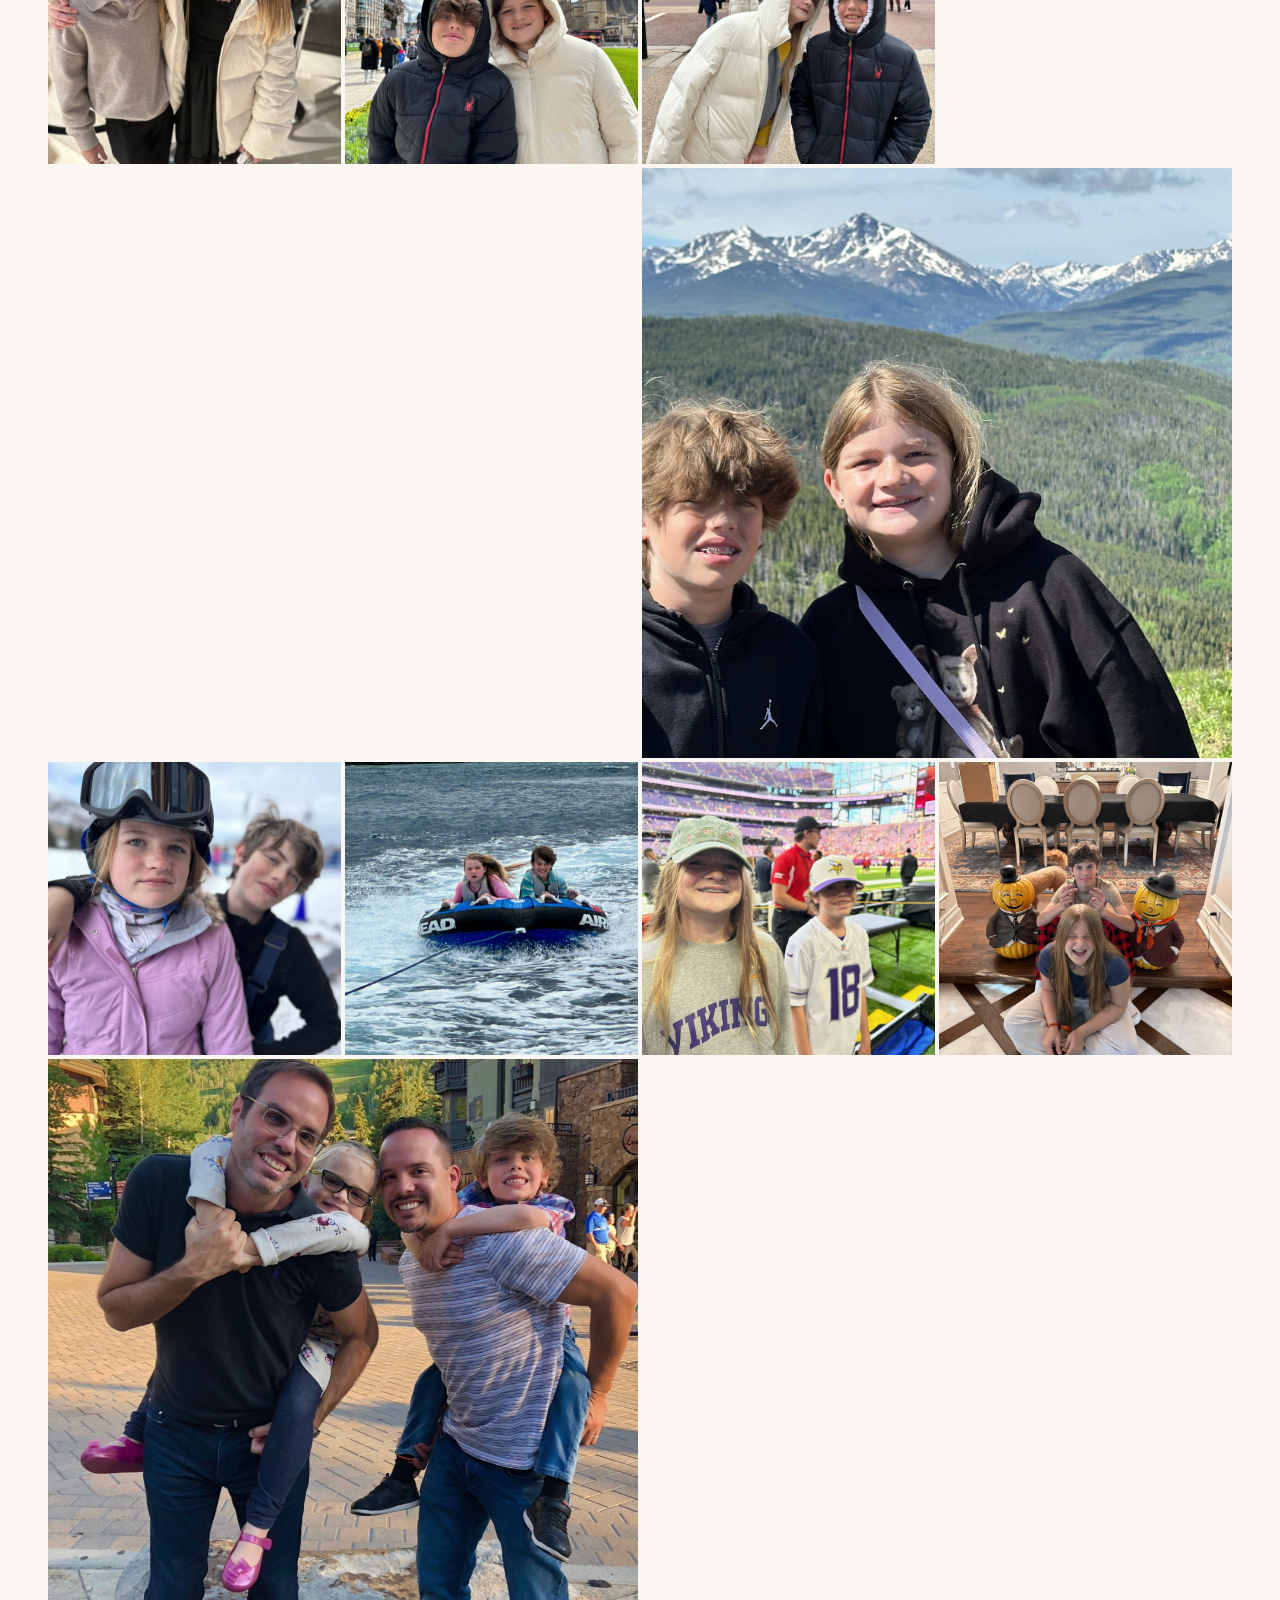
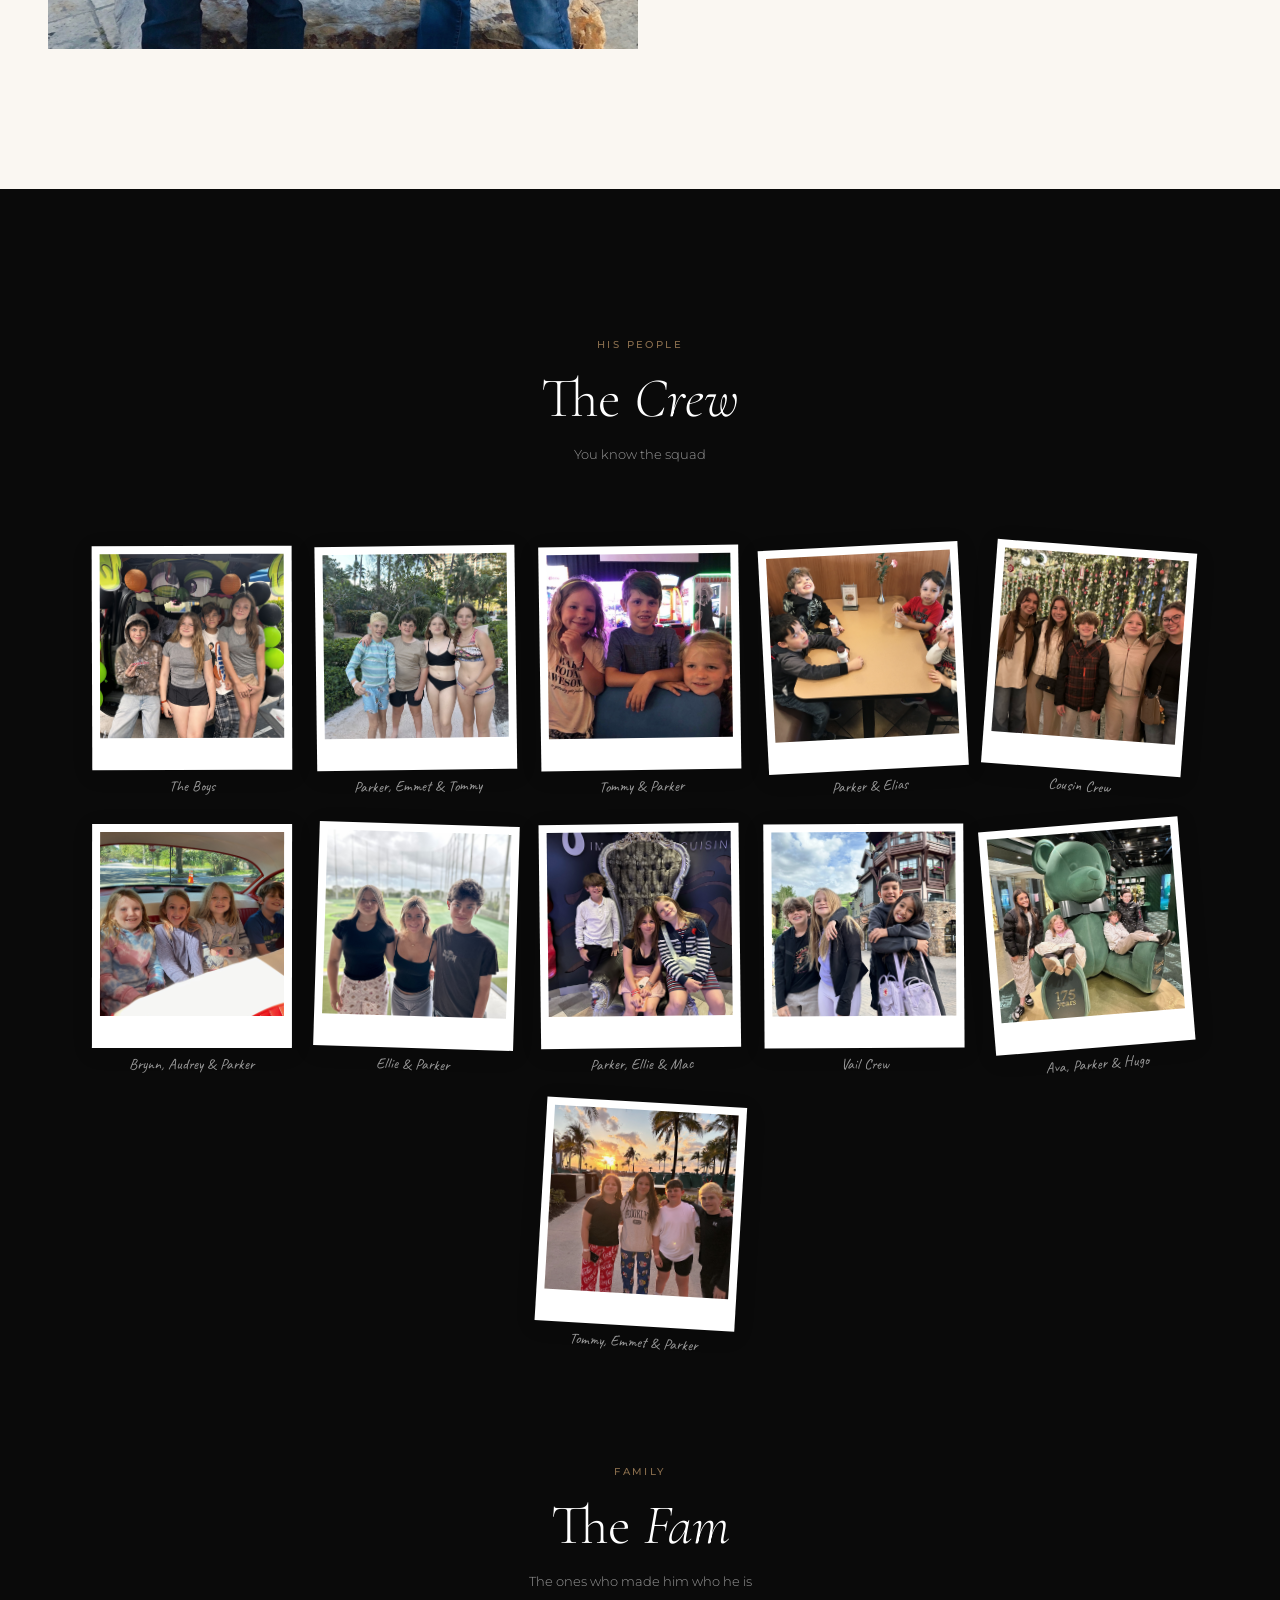
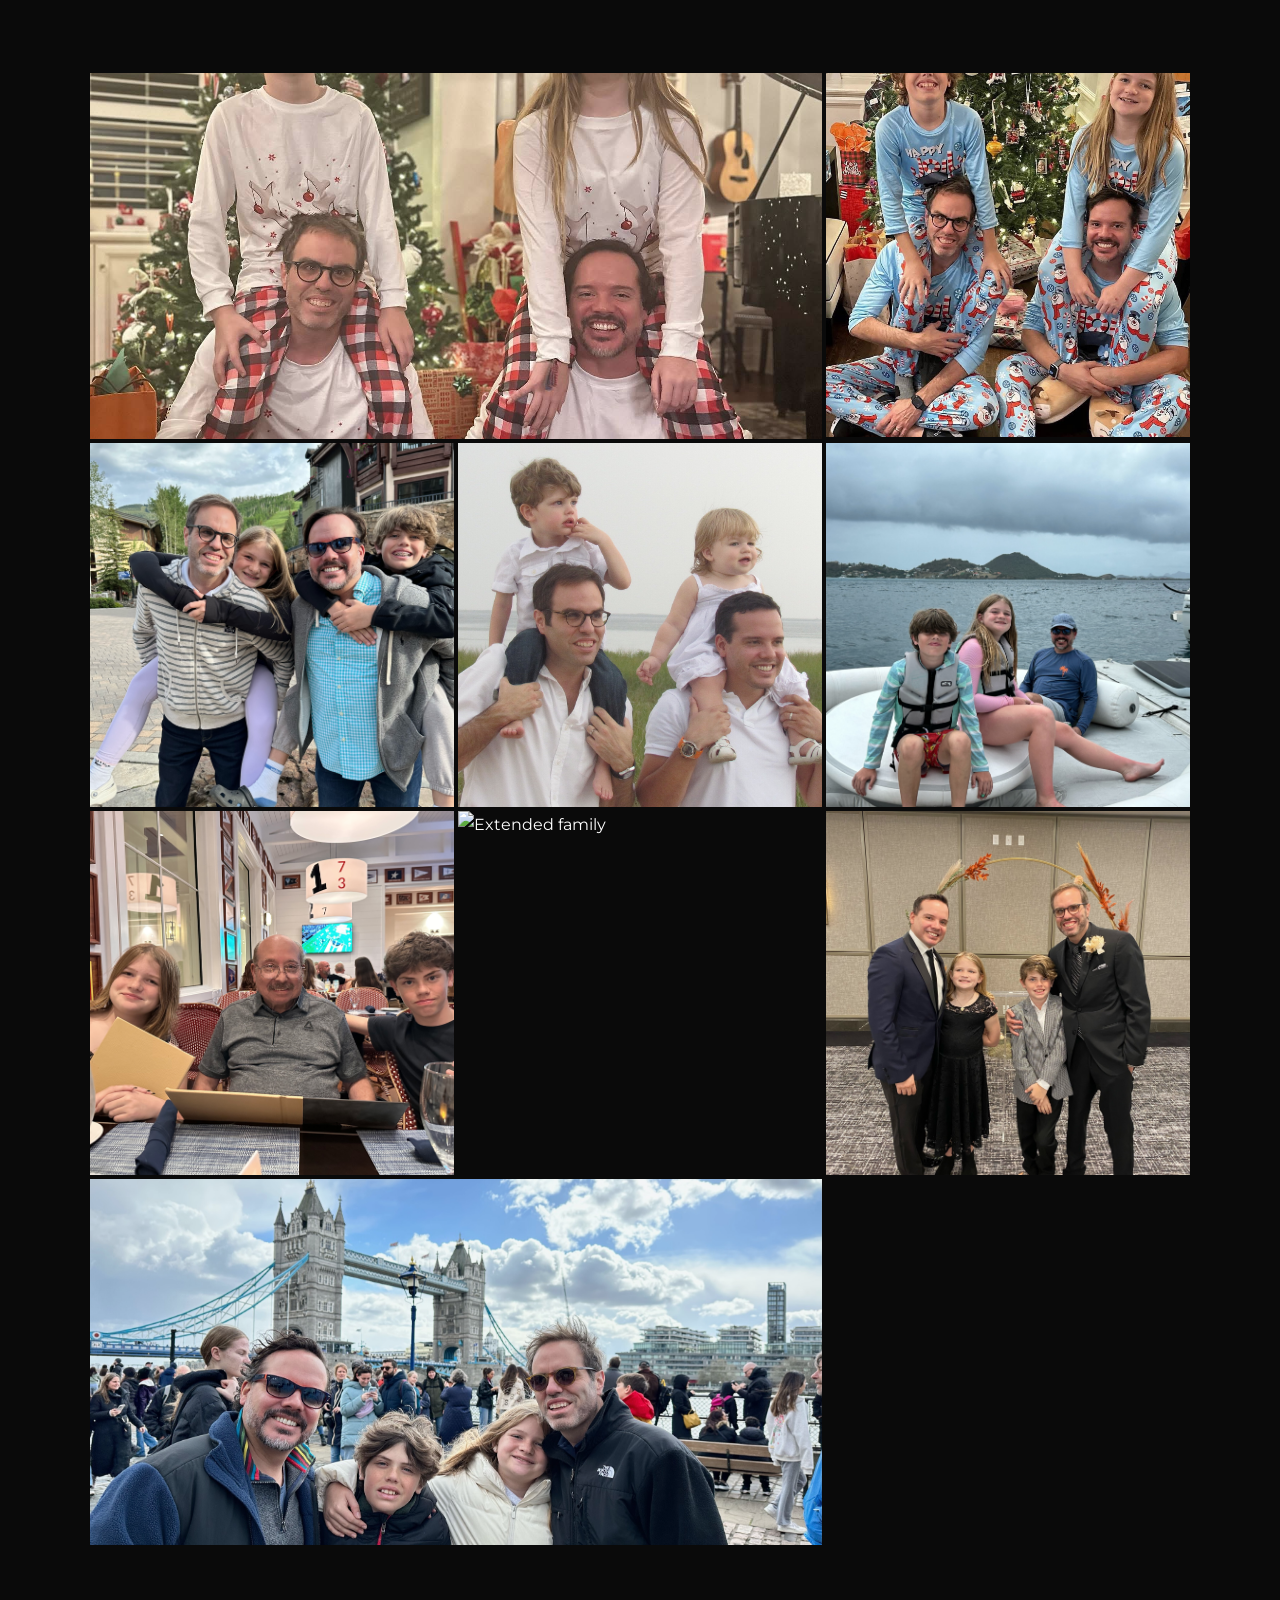
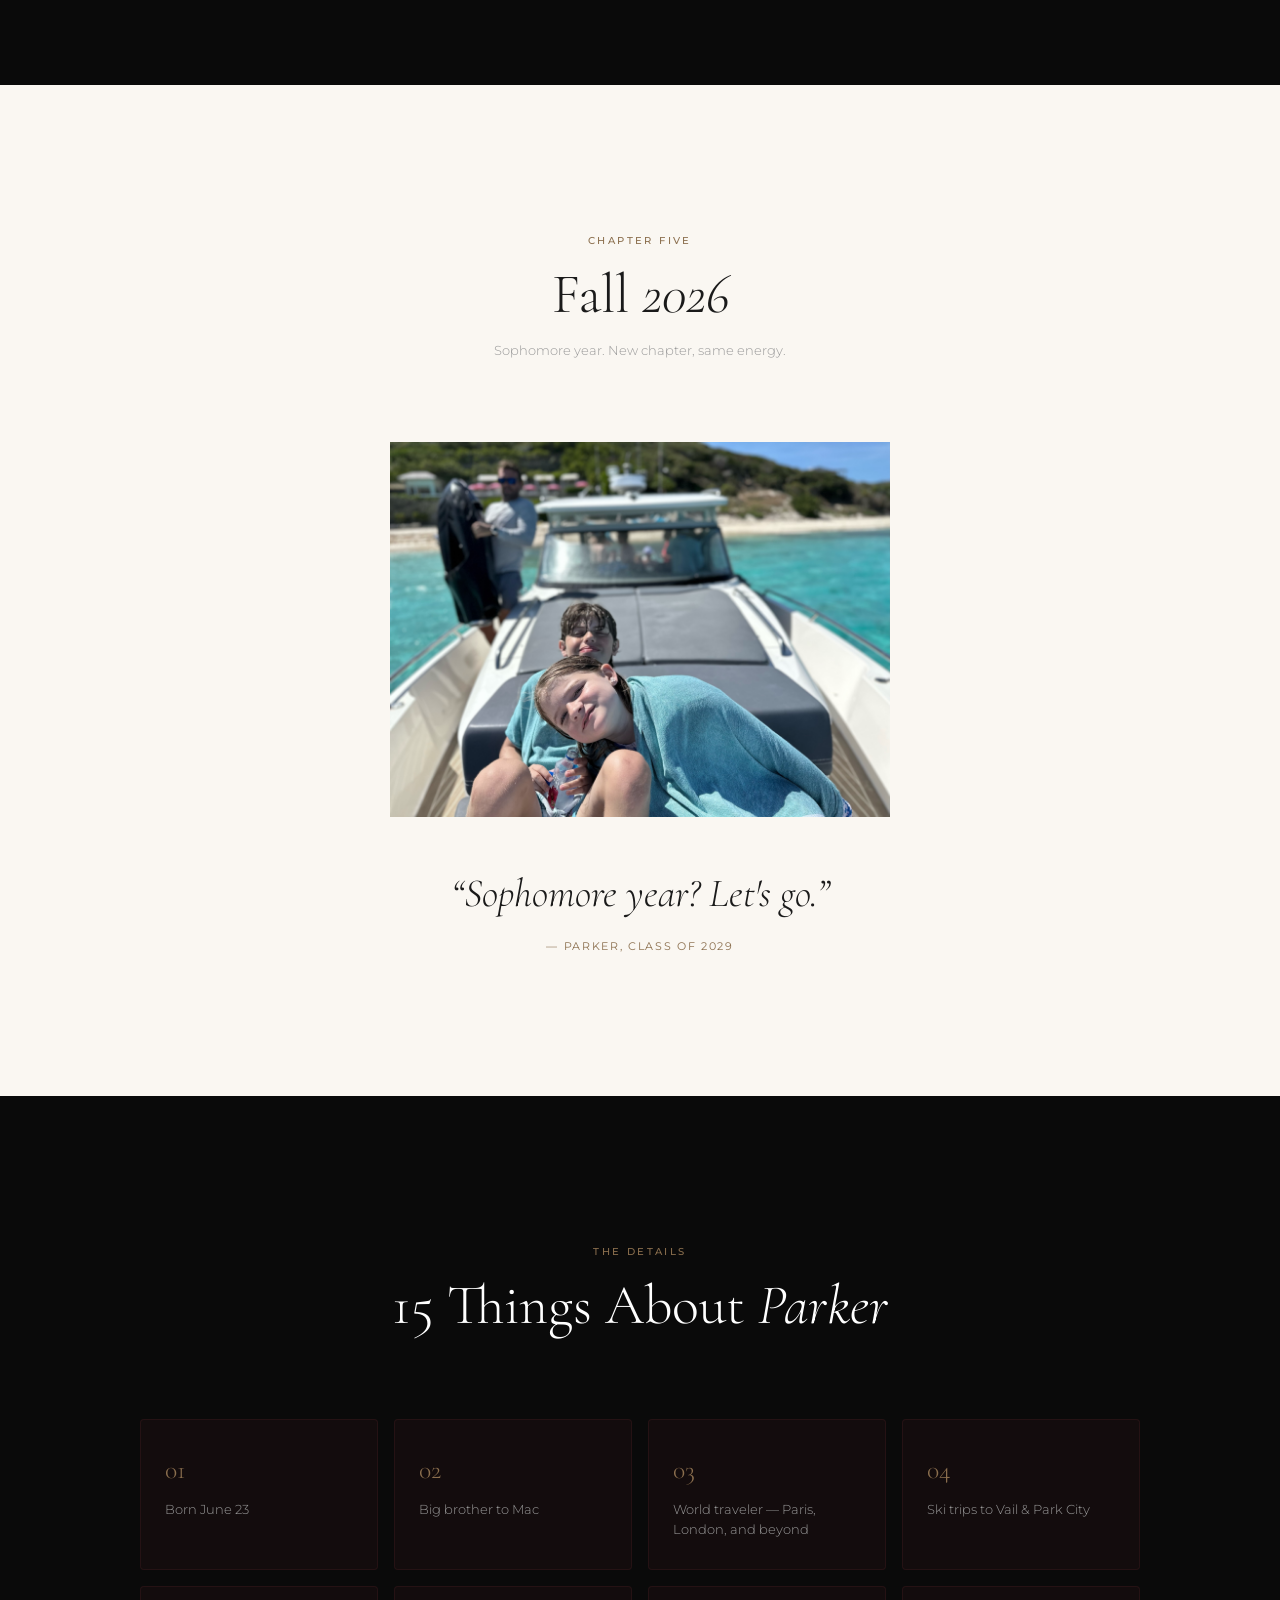
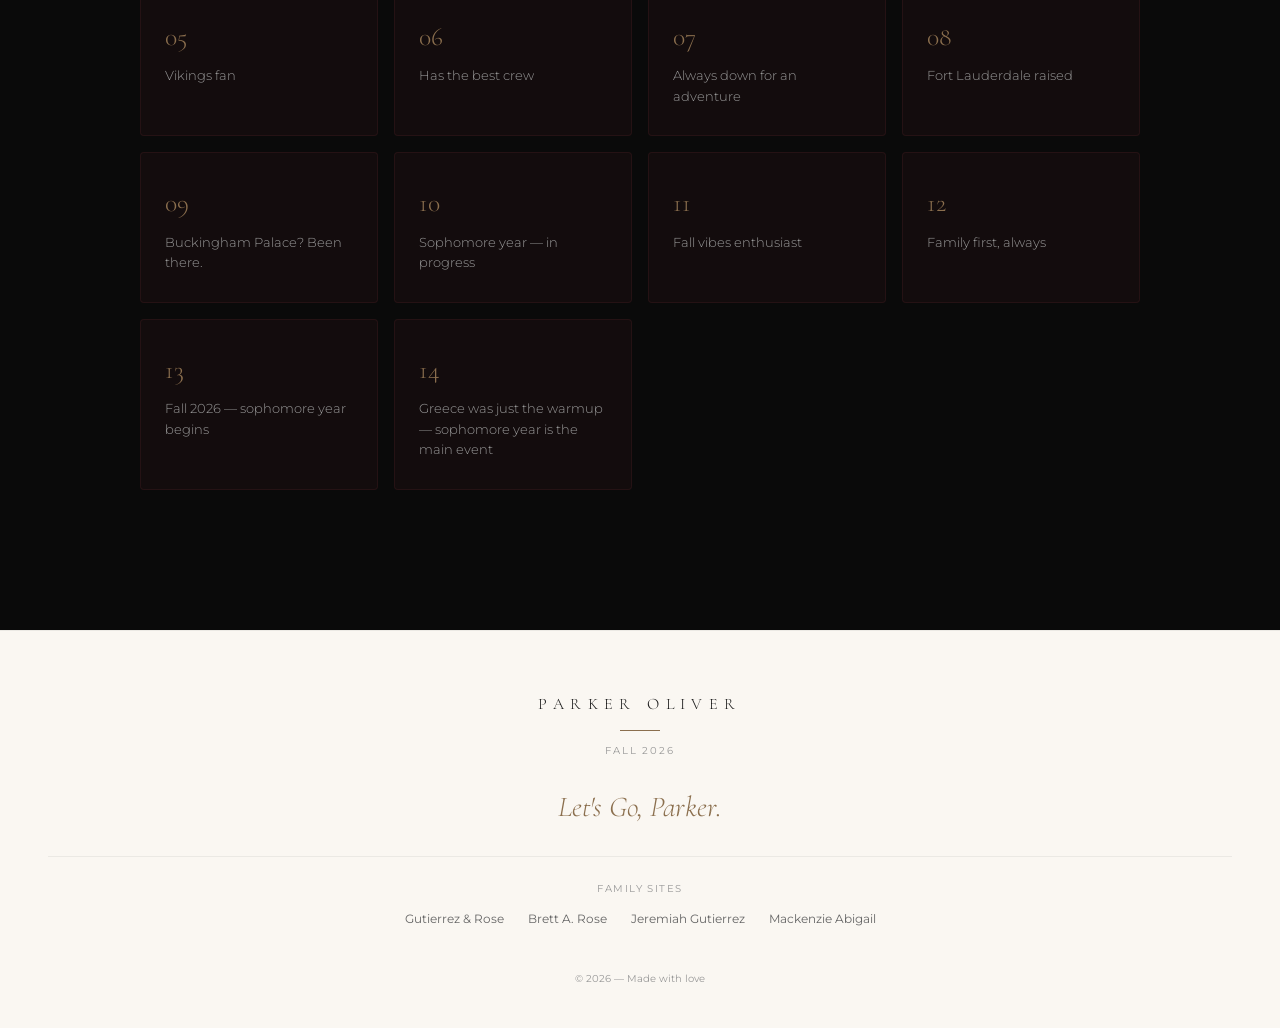
==== commit 2c785875: "fix: consolidate gallery — single link to MorrowMark vault Problem: Two separate gallery systems (Fi" ====
--- a/index.html
+++ b/index.html
@@ -24,8 +24,7 @@
       <a href="#his-people">People</a>
       <a href="#fall-2026">Fall</a>
       <a href="#fun-facts">Facts</a>
-      <a href="gallery.html">Photos</a>
-      <a href="https://vault.gutierrezrose.com/site/gutierrez-rose/parker" target="_blank">Photo Vault</a>
+      <a href="https://vault.gutierrezrose.com/site/gutierrez-rose/parker" target="_blank">Gallery</a>
     </div>
     <button class="nav-toggle" id="navToggle" aria-label="Menu">
       <span></span><span></span><span></span>
@@ -40,8 +39,7 @@
     <a href="#his-people">People</a>
     <a href="#fall-2026">Fall</a>
     <a href="#fun-facts">Facts</a>
-    <a href="gallery.html">Photos</a>
-    <a href="https://vault.gutierrezrose.com/site/gutierrez-rose/parker" target="_blank">Photo Vault</a>
+    <a href="https://vault.gutierrezrose.com/site/gutierrez-rose/parker" target="_blank">Gallery</a>
   </div>
 
   <!-- Hero — full-bleed magazine cover -->
